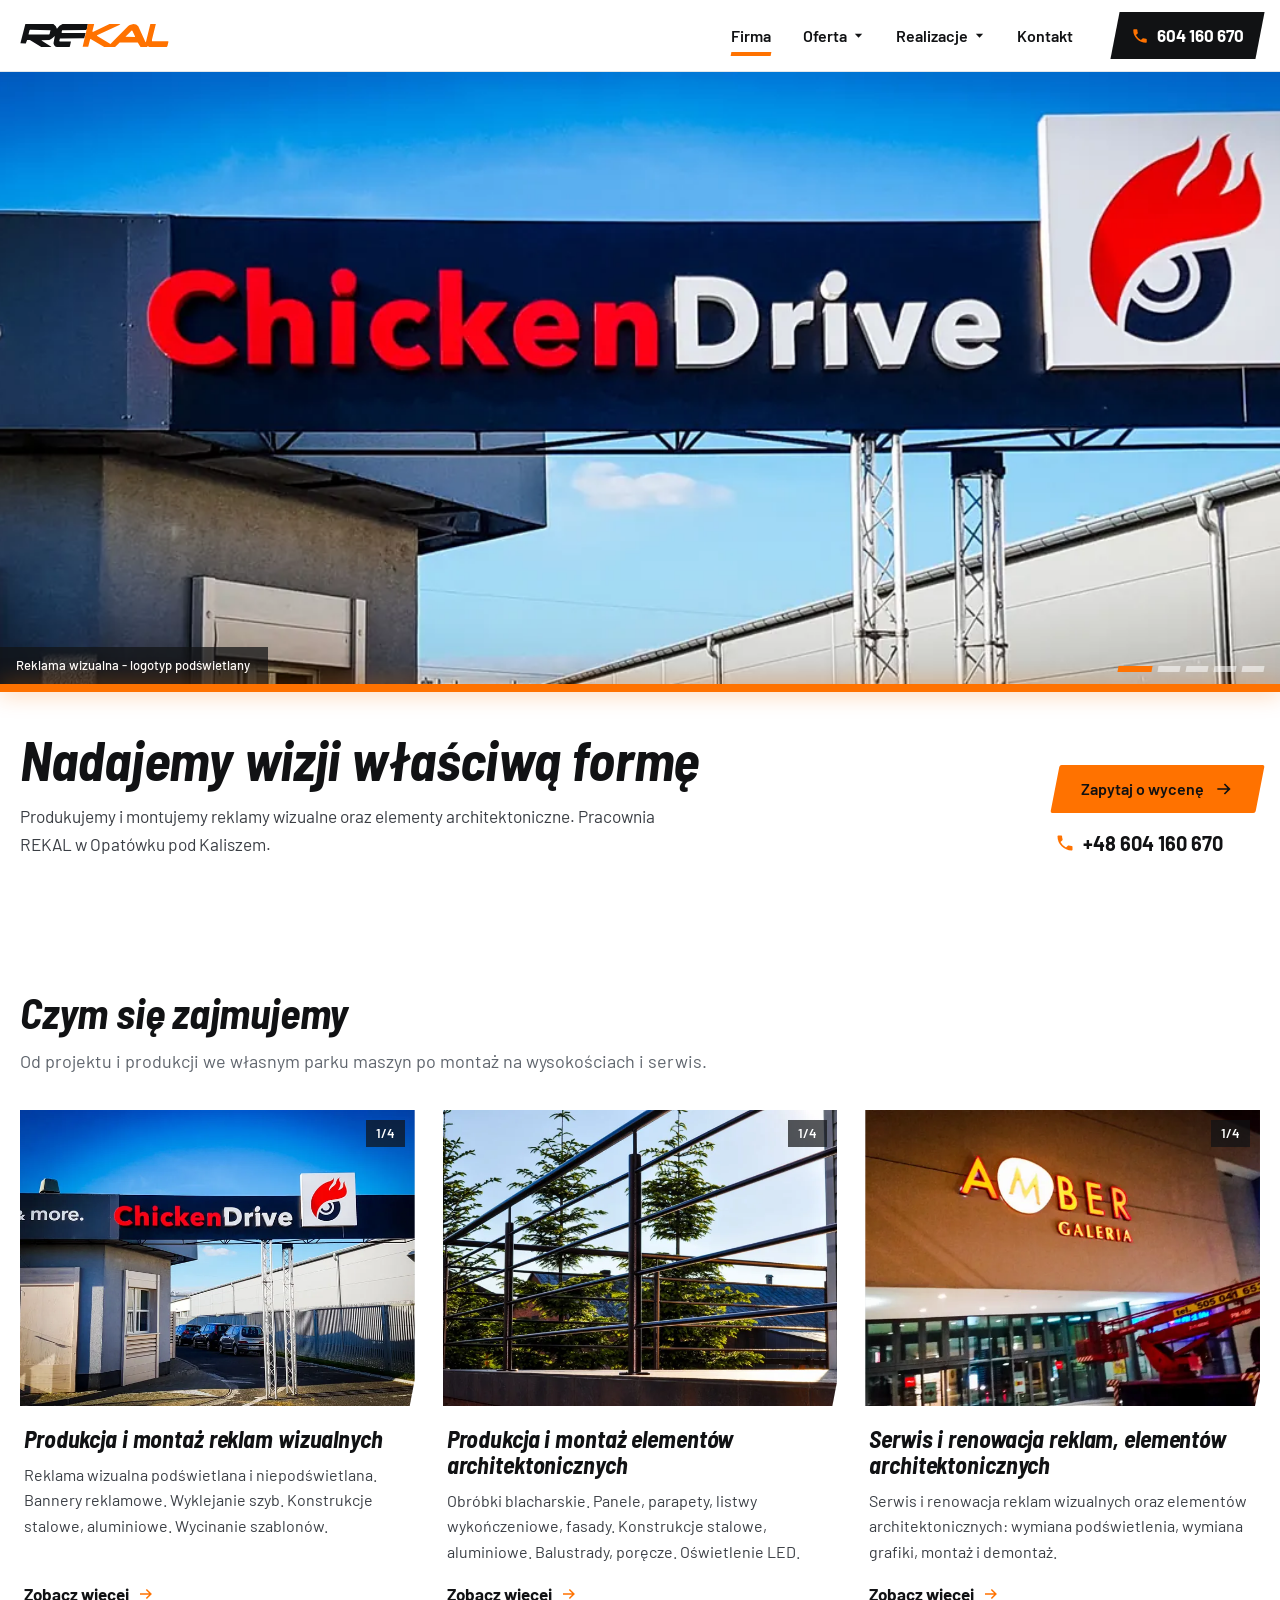
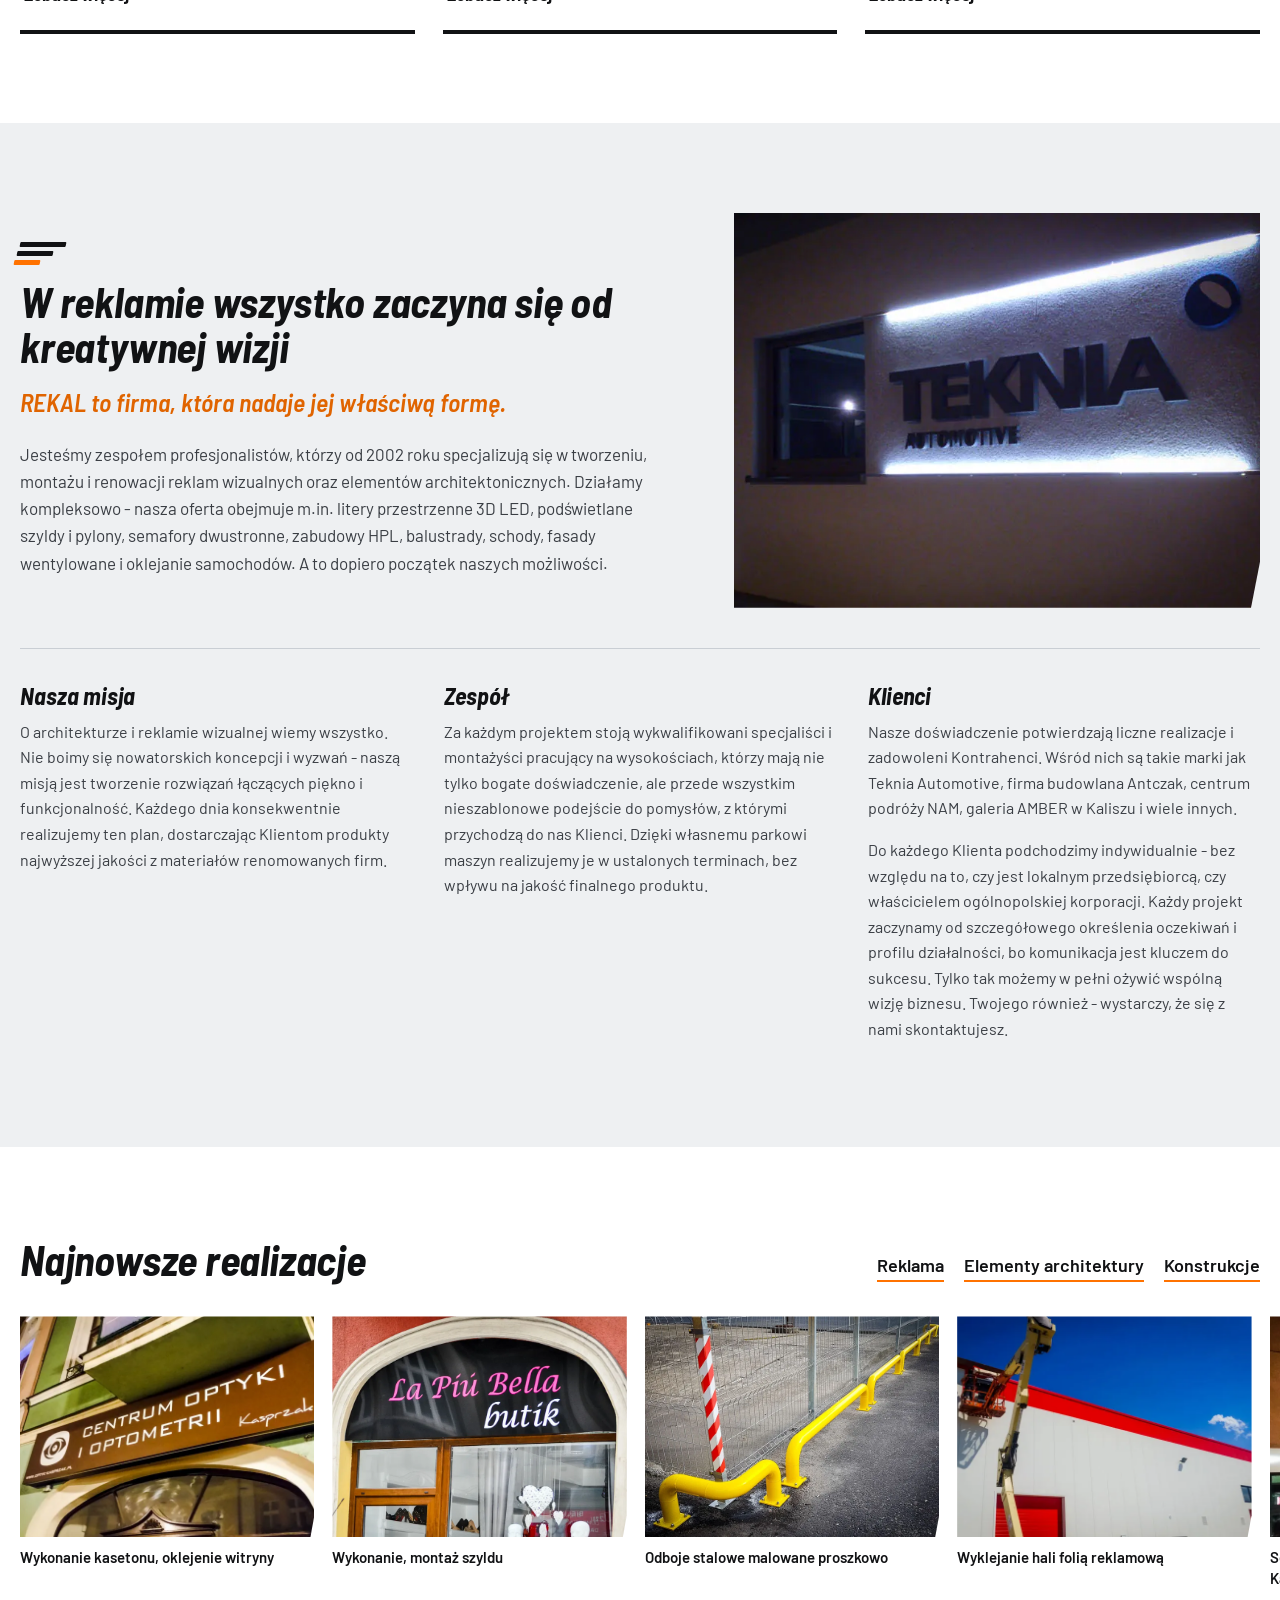
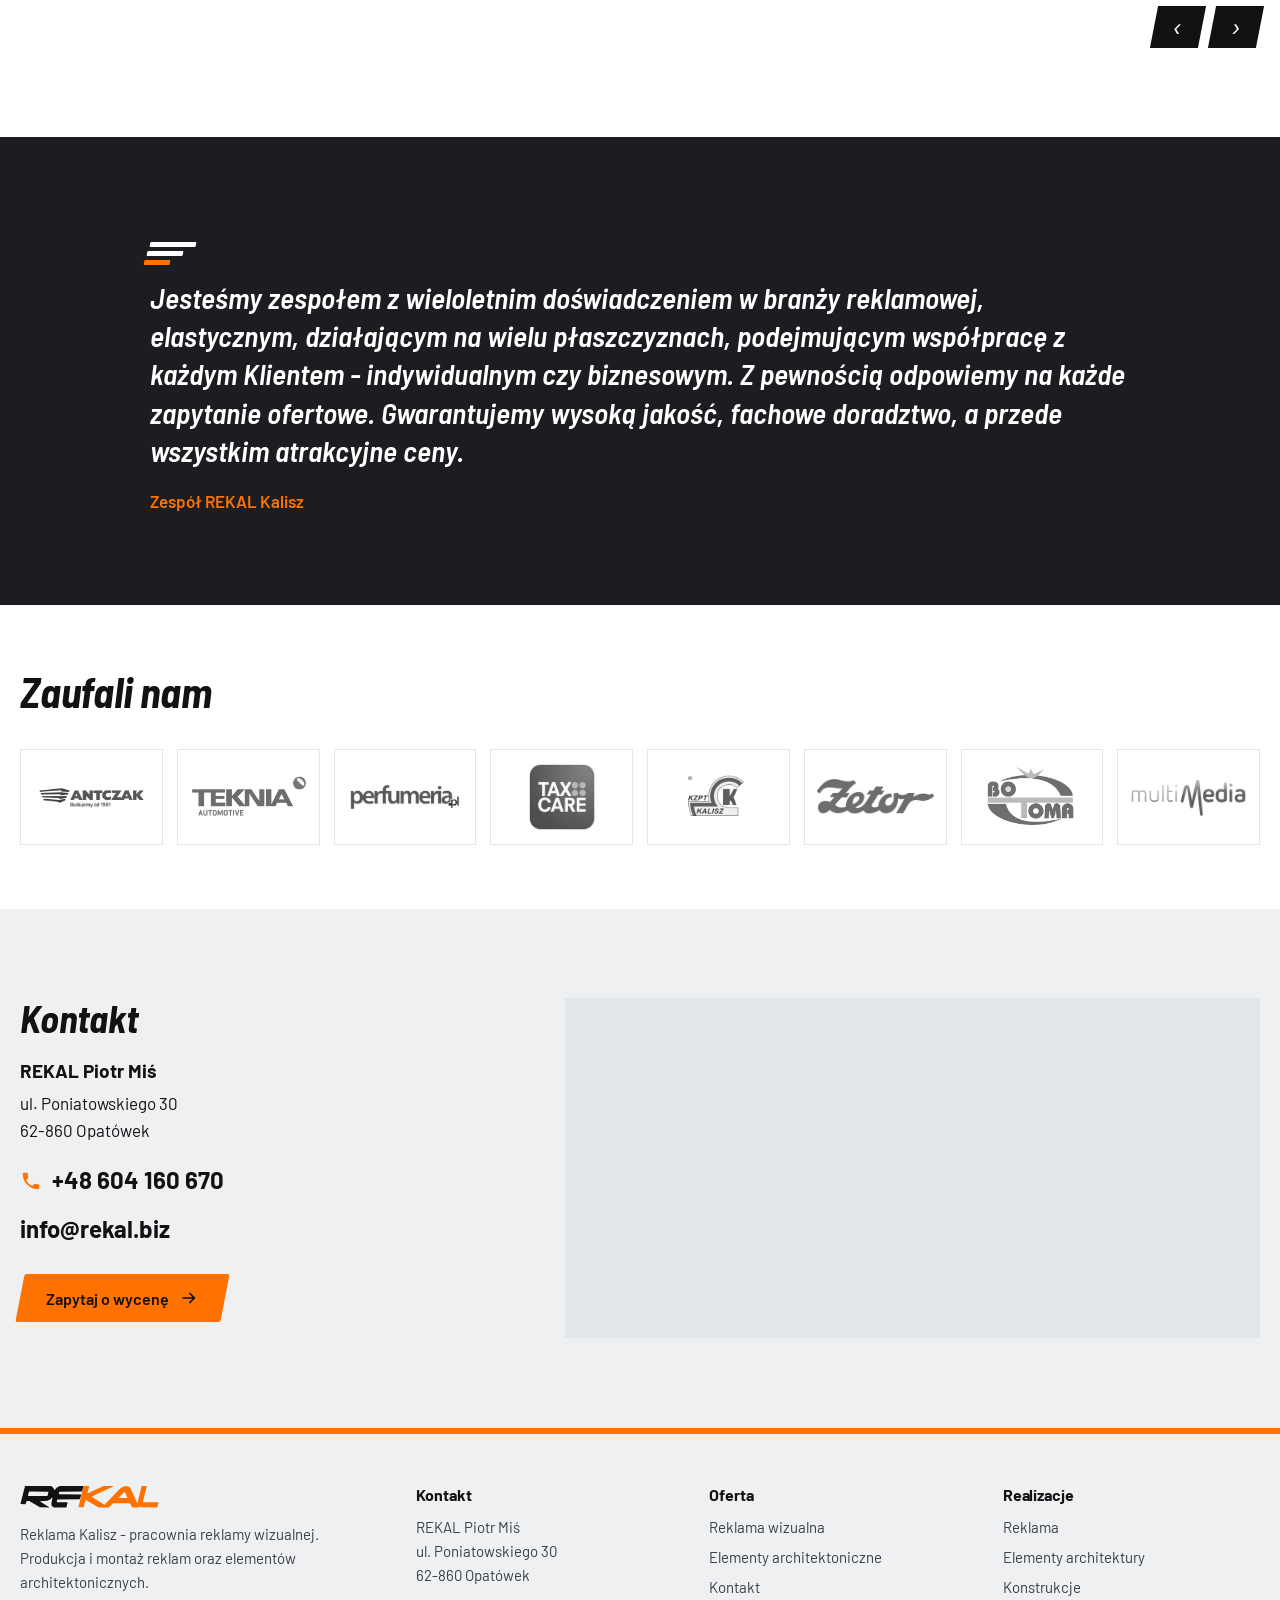
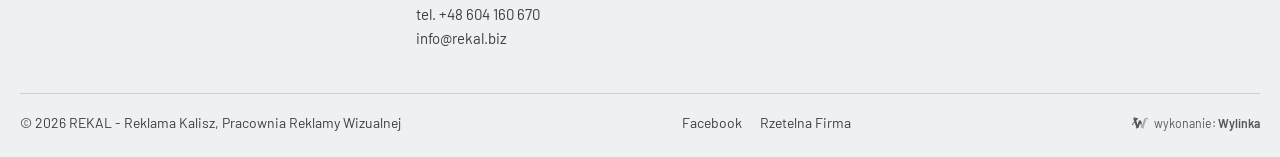
==== index.html @ d71354ef "Koncepcja strony REKAL" ====
<!doctype html>
<html lang="pl">
<head>
<meta charset="utf-8">
<meta name="viewport" content="width=device-width,initial-scale=1">
<meta name="robots" content="noindex,nofollow">
<title>REKAL | Reklama Kalisz, Pracownia Reklamy Wizualnej</title>
<meta name="description" content="REKAL - Reklama Kalisz, pracownia reklamy wizualnej w Opatówku. Produkcja i montaż reklam podświetlanych, szyldów, kasetonów, liter przestrzennych, balustrad i konstrukcji stalowych oraz aluminiowych.">
<meta name="theme-color" content="#ffffff">
<link rel="icon" href="assets/favicon.svg" type="image/svg+xml">
<link rel="preconnect" href="https://fonts.googleapis.com">
<link rel="preconnect" href="https://fonts.gstatic.com" crossorigin>
<link href="https://fonts.googleapis.com/css2?family=Barlow+Semi+Condensed:ital,wght@1,600;1,700&family=Barlow:wght@400;500;600;700&display=swap" rel="stylesheet">
<link rel="stylesheet" href="assets/style.css">
<style>
.wylinka-badge{display:inline-flex;align-items:center;gap:.4em;color:inherit;text-decoration:none;font-size:.875em;line-height:1;opacity:.85}
.wylinka-badge:hover,.wylinka-badge:focus-visible{opacity:1}
.wylinka-badge:focus-visible{outline:2px solid currentColor;outline-offset:3px;border-radius:2px}
.wylinka-badge svg{width:18px;height:18px;flex:none;overflow:visible}
.wylinka-badge b{font-weight:600}
.wylinka-badge .wy-old{opacity:.45;transform-origin:40px 30px;transition:transform .32s cubic-bezier(.3,.7,.4,1),opacity .32s ease-out}
.wylinka-badge .wy-pod{opacity:0;transition:opacity .2s ease-out .08s}
.wylinka-badge:hover .wy-old,.wylinka-badge:focus-visible .wy-old{transform:translate(9px,7px) rotate(9deg);opacity:0}
.wylinka-badge:hover .wy-pod,.wylinka-badge:focus-visible .wy-pod{opacity:1}
@media (prefers-reduced-motion:reduce){.wylinka-badge .wy-old,.wylinka-badge .wy-pod{transition:none}.wylinka-badge:hover .wy-old,.wylinka-badge:focus-visible .wy-old{transform:none;opacity:.45}.wylinka-badge:hover .wy-pod,.wylinka-badge:focus-visible .wy-pod{opacity:0}}
</style>
</head>
<body>
<a class="skip" href="#tresc">Przejdź do treści</a>
<header class="top" id="top">
  <div class="wrap top-in">
    <a class="brand" href="" aria-label="REKAL - strona główna"><svg xmlns="http://www.w3.org/2000/svg" viewBox="0 0 300 47" role="img" aria-label="REKAL" class="logo-svg"><path fill="currentColor" fill-rule="evenodd" d="M0.8 38.5 11.6 38.9 14.2 32.2 19.7 32.1 42.6 45.8 62.1 45.9 62.6 45.3 43.7 33.7 43.0 32.5 58.9 31.8 64.5 28.7 69.6 24.1 67.0 38.5 68.1 42.1 70.5 44.8 73.6 45.9 98.8 45.9 99.8 45.0 101.9 35.1 79.5 35.0 78.6 33.6 79.9 29.0 128.4 28.3 131.3 18.0 83.9 17.8 83.1 16.5 84.3 12.3 132.3 11.8 133.8 10.0 135.7 0.0 85.1 0.0 79.0 3.3 73.9 9.3 71.6 4.3 66.8 0.0 10.7 0.0ZM17.0 20.4 19.0 12.6 20.0 11.7 61.0 12.3 59.2 20.1 58.1 21.2 17.7 21.2Z"/><path fill="#FF7200" fill-rule="evenodd" d="M125.3 45.4 136.4 45.7 140.3 30.7 141.3 29.8 168.5 45.9 190.2 45.9 199.4 37.0 235.5 37.0 241.0 45.9 254.4 45.9 255.1 43.9 258.8 45.8 293.5 45.9 294.9 44.2 296.9 35.5 296.2 34.7 263.9 34.7 264.0 30.9 271.7 0.0 260.7 0.0 252.0 35.7 251.1 36.3 236.5 4.4 232.3 1.1 226.9 0.0 219.6 2.0 216.5 4.0 180.9 40.2 154.4 23.8 154.0 22.7 198.6 1.8 200.7 0.0 179.1 0.0 145.7 15.8 144.8 14.7 148.4 0.0 135.8 0.0ZM230.2 24.9 229.6 25.9 210.9 25.5 223.4 12.8 224.7 13.5Z"/></svg></a>
    <nav class="nav" id="nav" aria-label="Menu główne"><ul><li><a href="" aria-current="page">Firma</a></li><li class="has-sub"><button type="button" class="sub-btn" aria-expanded="false">Oferta<svg viewBox="0 0 12 12" aria-hidden="true"><path fill="currentColor" d="M2 4h8L6 8.5z"/></svg></button><ul class="sub"><li><a href="reklama-wizualna/">Reklama wizualna</a></li><li><a href="elementy-architektoniczne/">Elementy architektoniczne</a></li></ul></li><li class="has-sub"><button type="button" class="sub-btn" aria-expanded="false">Realizacje<svg viewBox="0 0 12 12" aria-hidden="true"><path fill="currentColor" d="M2 4h8L6 8.5z"/></svg></button><ul class="sub"><li><a href="reklama/">Reklama</a></li><li><a href="mala-architektura/">Elementy architektury</a></li><li><a href="konstrukcje/">Konstrukcje</a></li></ul></li><li><a href="kontakt/">Kontakt</a></li></ul>
      <div class="nav-foot"><a class="btn" href="tel:+48604160670"><svg viewBox="0 0 24 24" aria-hidden="true"><path fill="currentColor" d="M6.6 10.8a15.1 15.1 0 0 0 6.6 6.6l2.2-2.2c.3-.3.7-.4 1-.2 1.1.4 2.3.6 3.6.6.6 0 1 .4 1 1V20c0 .6-.4 1-1 1A17 17 0 0 1 3 4c0-.6.4-1 1-1h3.5c.6 0 1 .4 1 1 0 1.3.2 2.5.6 3.6.1.3 0 .7-.2 1l-2.3 2.2z"/></svg><span>604 160 670</span></a><a href="mailto:info@rekal.biz">info@rekal.biz</a></div>
    </nav>
    <a class="tel-top" href="tel:+48604160670" aria-label="Zadzwoń: 604 160 670"><svg viewBox="0 0 24 24" aria-hidden="true"><path fill="currentColor" d="M6.6 10.8a15.1 15.1 0 0 0 6.6 6.6l2.2-2.2c.3-.3.7-.4 1-.2 1.1.4 2.3.6 3.6.6.6 0 1 .4 1 1V20c0 .6-.4 1-1 1A17 17 0 0 1 3 4c0-.6.4-1 1-1h3.5c.6 0 1 .4 1 1 0 1.3.2 2.5.6 3.6.1.3 0 .7-.2 1l-2.3 2.2z"/></svg><span>604 160 670</span></a>
    <button class="burger" type="button" aria-label="Otwórz menu" aria-expanded="false" aria-controls="nav"><span></span><span></span><span></span></button>
  </div>
</header>
<main id="tresc">
<section class="hero">
  <div class="hero-face" data-hero>
    <figure class="hs on"><picture><source media="(max-width:760px)" srcset="img/2016-10-20160830-172656.webp" width="800" height="580"><img src="img/2016-10-20160830-1726561.webp" width="1600" height="501" alt="Reklama wizualna - logotyp podświetlany" style="object-position:50% 40%" fetchpriority="high"></picture><figcaption>Reklama wizualna - logotyp podświetlany</figcaption></figure><figure class="hs"><picture><source media="(max-width:760px)" srcset="img/2014-08-20150703-134611-16.webp" width="800" height="450"><img src="img/2015-10-20150703-134611-500.webp" width="1600" height="501" alt="Logo przestrzenne podświetlane - CHOJNACKI" style="object-position:50% 50%" loading="lazy" decoding="async"></picture><figcaption>Logo przestrzenne podświetlane - CHOJNACKI</figcaption></figure><figure class="hs"><picture><source media="(max-width:760px)" srcset="img/2014-08-20150315-160550-5.webp" width="800" height="450"><img src="img/2015-10-20150315-160550-500.webp" width="1600" height="501" alt="Logotyp niepodświetlany - TEKNIA" style="object-position:50% 50%" loading="lazy" decoding="async"></picture><figcaption>Logotyp niepodświetlany - TEKNIA</figcaption></figure><figure class="hs"><picture><source media="(max-width:760px)" srcset="img/2016-10-wyklejanie-hali-foli-reklamow-3.webp" width="800" height="466"><img src="img/2016-10-wyklejanie-hali-foli-reklamow-3-1.webp" width="1600" height="501" alt="Oklejenie hali folią reklamową - ZETOR" style="object-position:50% 50%" loading="lazy" decoding="async"></picture><figcaption>Oklejenie hali folią reklamową - ZETOR</figcaption></figure><figure class="hs"><picture><source media="(max-width:760px)" srcset="img/2014-08-reklama-rekal-20.webp" width="800" height="531"><img src="img/2014-11-rekal-banner-4-6.webp" width="1600" height="501" alt="Elementy architektoniczne - panele, parapety, listwy wykończeniowe, fasady" style="object-position:50% 50%" loading="lazy" decoding="async"></picture><figcaption>Elementy architektoniczne - panele, parapety, listwy wykończeniowe, fasady</figcaption></figure>
    <div class="hs-dots"><button type="button" aria-label="Zdjęcie 1" aria-current="true"></button><button type="button" aria-label="Zdjęcie 2"></button><button type="button" aria-label="Zdjęcie 3"></button><button type="button" aria-label="Zdjęcie 4"></button><button type="button" aria-label="Zdjęcie 5"></button></div>
  </div>
  <div class="hero-led" aria-hidden="true"></div>
  <div class="hero-txt">
    <div class="wrap hero-grid">
      <div>
        <h1>Nadajemy wizji właściwą formę</h1>
        <p class="lead">Produkujemy i montujemy reklamy wizualne oraz elementy architektoniczne. Pracownia REKAL w Opatówku pod Kaliszem.</p>
      </div>
      <div class="hero-cta">
        <a class="btn btn-o" href="kontakt/#formularz" id="heroCta"><span>Zapytaj o wycenę</span><svg viewBox="0 0 24 24" aria-hidden="true"><path fill="currentColor" d="M13.2 5.3 19.9 12l-6.7 6.7-1.4-1.4 4.3-4.3H4v-2h12.1l-4.3-4.3z"/></svg></a>
        <a class="hero-tel" href="tel:+48604160670"><svg viewBox="0 0 24 24" aria-hidden="true"><path fill="currentColor" d="M6.6 10.8a15.1 15.1 0 0 0 6.6 6.6l2.2-2.2c.3-.3.7-.4 1-.2 1.1.4 2.3.6 3.6.6.6 0 1 .4 1 1V20c0 .6-.4 1-1 1A17 17 0 0 1 3 4c0-.6.4-1 1-1h3.5c.6 0 1 .4 1 1 0 1.3.2 2.5.6 3.6.1.3 0 .7-.2 1l-2.3 2.2z"/></svg><span>+48 604 160 670</span></a>
      </div>
    </div>
  </div>
</section>
<section class="sec sec-white" id="oferta">
  <div class="wrap">
    <div class="sec-head"><h2>Czym się zajmujemy</h2><p>Od projektu i produkcji we własnym parku maszyn po montaż na wysokościach i serwis.</p></div>
    <div class="ocards"><article class="ocard">
  <div class="car" style="--r:4/3"><div class="car-track"><button type="button" class="slide" data-lb="of0" data-i="0" aria-label="Powiększ: Szyld podświetlany"><img src="img/2016-10-20160830-172656.webp" width="800" height="580" alt="Szyld podświetlany" loading="lazy" decoding="async"></button><button type="button" class="slide" data-lb="of0" data-i="1" aria-label="Powiększ: Logo przestrzenne ze styroduru - ARTDENT"><img src="img/2016-10-logo-przestrzenne-ze-styroduru-art-dent.webp" width="800" height="633" alt="Logo przestrzenne ze styroduru - ARTDENT" loading="lazy" decoding="async"></button><button type="button" class="slide" data-lb="of0" data-i="2" aria-label="Powiększ: Logotyp przestrzenny podświetlany"><img src="img/2016-10-20160413-194607-kopia.webp" width="518" height="800" alt="Logotyp przestrzenny podświetlany" loading="lazy" decoding="async"></button><button type="button" class="slide" data-lb="of0" data-i="3" aria-label="Powiększ: Kancelaria Adwokacka - szyld"><img src="img/2015-03-dsc-0533-1.webp" width="800" height="531" alt="Kancelaria Adwokacka - szyld" loading="lazy" decoding="async"></button></div><span class="car-n" aria-hidden="true">1/4</span><button class="car-p" type="button" aria-label="Poprzednie">&lsaquo;</button><button class="car-nx" type="button" aria-label="Następne">&rsaquo;</button></div>
  <div class="ocard-txt"><h3>Produkcja i montaż reklam wizualnych</h3><p>Reklama wizualna podświetlana i niepodświetlana. Bannery reklamowe. Wyklejanie szyb. Konstrukcje stalowe, aluminiowe. Wycinanie szablonów.</p><a class="more" href="reklama-wizualna/">Zobacz więcej<svg viewBox="0 0 24 24" aria-hidden="true"><path fill="currentColor" d="M13.2 5.3 19.9 12l-6.7 6.7-1.4-1.4 4.3-4.3H4v-2h12.1l-4.3-4.3z"/></svg></a></div>
</article><article class="ocard">
  <div class="car" style="--r:4/3"><div class="car-track"><button type="button" class="slide" data-lb="of1" data-i="0" aria-label="Powiększ: Wykonanie, montaż balustrady"><img src="img/2014-08-reklama-rekal-2.webp" width="800" height="531" alt="Wykonanie, montaż balustrady" loading="lazy" decoding="async"></button><button type="button" class="slide" data-lb="of1" data-i="1" aria-label="Powiększ: Obróbki blacharskie - CH Karuzela Września"><img src="img/2016-10-obrbki-ch-karuzela-wrzesnia-1.webp" width="800" height="450" alt="Obróbki blacharskie - CH Karuzela Września" loading="lazy" decoding="async"></button><button type="button" class="slide" data-lb="of1" data-i="2" aria-label="Powiększ: Płot aluminiowy z automatyką"><img src="img/2015-03-dsc-0399-1.webp" width="800" height="600" alt="Płot aluminiowy z automatyką" loading="lazy" decoding="async"></button><button type="button" class="slide" data-lb="of1" data-i="3" aria-label="Powiększ: Panele aluminiowe, parapety, donice"><img src="img/2014-08-reklama-rekal-21.webp" width="800" height="531" alt="Panele aluminiowe, parapety, donice" loading="lazy" decoding="async"></button></div><span class="car-n" aria-hidden="true">1/4</span><button class="car-p" type="button" aria-label="Poprzednie">&lsaquo;</button><button class="car-nx" type="button" aria-label="Następne">&rsaquo;</button></div>
  <div class="ocard-txt"><h3>Produkcja i montaż elementów architektonicznych</h3><p>Obróbki blacharskie. Panele, parapety, listwy wykończeniowe, fasady. Konstrukcje stalowe, aluminiowe. Balustrady, poręcze. Oświetlenie LED.</p><a class="more" href="elementy-architektoniczne/">Zobacz więcej<svg viewBox="0 0 24 24" aria-hidden="true"><path fill="currentColor" d="M13.2 5.3 19.9 12l-6.7 6.7-1.4-1.4 4.3-4.3H4v-2h12.1l-4.3-4.3z"/></svg></a></div>
</article><article class="ocard">
  <div class="car" style="--r:4/3"><div class="car-track"><button type="button" class="slide" data-lb="of2" data-i="0" aria-label="Powiększ: Serwis oznakowania reklamowego AMBER Kalisz"><img src="img/2016-10-serwis-oznakowania-reklamowego-amber-kalisz.webp" width="800" height="450" alt="Serwis oznakowania reklamowego AMBER Kalisz" loading="lazy" decoding="async"></button><button type="button" class="slide" data-lb="of2" data-i="1" aria-label="Powiększ: Remont pylonu informacyjnego Amber"><img src="img/2016-10-remont-pylonu-informacyjnego-amber.webp" width="464" height="800" alt="Remont pylonu informacyjnego Amber" loading="lazy" decoding="async"></button><button type="button" class="slide" data-lb="of2" data-i="2" aria-label="Powiększ: Renowacja balustrady"><img src="img/2014-08-reklama-rekal-24.webp" width="800" height="531" alt="Renowacja balustrady" loading="lazy" decoding="async"></button><button type="button" class="slide" data-lb="of2" data-i="3" aria-label="Powiększ: Renowacja drzwi"><img src="img/2016-10-20160819-120554.webp" width="800" height="568" alt="Renowacja drzwi" loading="lazy" decoding="async"></button></div><span class="car-n" aria-hidden="true">1/4</span><button class="car-p" type="button" aria-label="Poprzednie">&lsaquo;</button><button class="car-nx" type="button" aria-label="Następne">&rsaquo;</button></div>
  <div class="ocard-txt"><h3>Serwis i renowacja reklam, elementów architektonicznych</h3><p>Serwis i renowacja reklam wizualnych oraz elementów architektonicznych: wymiana podświetlenia, wymiana grafiki, montaż i demontaż.</p><a class="more" href="reklama/">Zobacz więcej<svg viewBox="0 0 24 24" aria-hidden="true"><path fill="currentColor" d="M13.2 5.3 19.9 12l-6.7 6.7-1.4-1.4 4.3-4.3H4v-2h12.1l-4.3-4.3z"/></svg></a></div>
</article><script type="application/json" data-lbset="of0">[["img/2016-10-20160830-172656.webp", "Szyld podświetlany"], ["img/2016-10-logo-przestrzenne-ze-styroduru-art-dent.webp", "Logo przestrzenne ze styroduru - ARTDENT"], ["img/2016-10-20160413-194607-kopia.webp", "Logotyp przestrzenny podświetlany"], ["img/2015-03-dsc-0533-1.webp", "Kancelaria Adwokacka - szyld"]]</script><script type="application/json" data-lbset="of1">[["img/2014-08-reklama-rekal-2.webp", "Wykonanie, montaż balustrady"], ["img/2016-10-obrbki-ch-karuzela-wrzesnia-1.webp", "Obróbki blacharskie - CH Karuzela Września"], ["img/2015-03-dsc-0399-1.webp", "Płot aluminiowy z automatyką"], ["img/2014-08-reklama-rekal-21.webp", "Panele aluminiowe, parapety, donice"]]</script><script type="application/json" data-lbset="of2">[["img/2016-10-serwis-oznakowania-reklamowego-amber-kalisz.webp", "Serwis oznakowania reklamowego AMBER Kalisz"], ["img/2016-10-remont-pylonu-informacyjnego-amber.webp", "Remont pylonu informacyjnego Amber"], ["img/2014-08-reklama-rekal-24.webp", "Renowacja balustrady"], ["img/2016-10-20160819-120554.webp", "Renowacja drzwi"]]</script></div>
  </div>
</section>
<section class="sec sec-grey" id="firma">
  <div class="wrap about">
    <div class="about-main">
      <span class="skos" aria-hidden="true"><i></i><i></i><i></i></span>
      <h2>W reklamie wszystko zaczyna się od kreatywnej wizji</h2>
      <p class="lead-dark">REKAL to firma, która nadaje jej właściwą formę.</p>
      <p>Jesteśmy zespołem profesjonalistów, którzy od 2002 roku specjalizują się w tworzeniu, montażu i renowacji reklam wizualnych oraz elementów architektonicznych. Działamy kompleksowo - nasza oferta obejmuje m.in. litery przestrzenne 3D LED, podświetlane szyldy i pylony, semafory dwustronne, zabudowy HPL, balustrady, schody, fasady wentylowane i oklejanie samochodów. A to dopiero początek naszych możliwości.</p>
    </div>
    <figure class="about-img cut"><img src="img/2014-08-dsc-0562-1.webp" width="800" height="525" alt="Logotyp podświetlany - TEKNIA" loading="lazy" decoding="async"></figure>
    <div class="about-cols">
      <div><h3>Nasza misja</h3><p>O architekturze i reklamie wizualnej wiemy wszystko. Nie boimy się nowatorskich koncepcji i wyzwań - naszą misją jest tworzenie rozwiązań łączących piękno i funkcjonalność. Każdego dnia konsekwentnie realizujemy ten plan, dostarczając Klientom produkty najwyższej jakości z materiałów renomowanych firm.</p></div>
      <div><h3>Zespół</h3><p>Za każdym projektem stoją wykwalifikowani specjaliści i montażyści pracujący na wysokościach, którzy mają nie tylko bogate doświadczenie, ale przede wszystkim nieszablonowe podejście do pomysłów, z którymi przychodzą do nas Klienci. Dzięki własnemu parkowi maszyn realizujemy je w ustalonych terminach, bez wpływu na jakość finalnego produktu.</p></div>
      <div><h3>Klienci</h3><p>Nasze doświadczenie potwierdzają liczne realizacje i zadowoleni Kontrahenci. Wśród nich są takie marki jak Teknia Automotive, firma budowlana Antczak, centrum podróży NAM, galeria AMBER w Kaliszu i wiele innych.</p><p>Do każdego Klienta podchodzimy indywidualnie - bez względu na to, czy jest lokalnym przedsiębiorcą, czy właścicielem ogólnopolskiej korporacji. Każdy projekt zaczynamy od szczegółowego określenia oczekiwań i profilu działalności, bo komunikacja jest kluczem do sukcesu. Tylko tak możemy w pełni ożywić wspólną wizję biznesu. Twojego również - wystarczy, że się z nami skontaktujesz.</p></div>
    </div>
  </div>
</section>
<section class="sec sec-white" id="realizacje">
  <div class="wrap">
    <div class="sec-head sec-head-row"><h2>Najnowsze realizacje</h2><p class="sec-links"><a href="reklama/">Reklama</a><a href="mala-architektura/">Elementy architektury</a><a href="konstrukcje/">Konstrukcje</a></p></div>
  </div>
  <div class="rail" data-rail>
  <div class="rail-track"><figure class="rcard"><button type="button" class="slide" data-lb="latest" data-i="0" aria-label="Powiększ: Wykonanie kasetonu, oklejenie witryny"><img src="img/2016-10-wykonanie-kasetonu-oraz-oklejenie-witryny-2.webp" width="800" height="450" alt="Wykonanie kasetonu, oklejenie witryny" loading="lazy" decoding="async"></button><figcaption>Wykonanie kasetonu, oklejenie witryny</figcaption></figure><figure class="rcard"><button type="button" class="slide" data-lb="latest" data-i="1" aria-label="Powiększ: Wykonanie, montaż szyldu"><img src="img/2016-10-wykonanie-i-monta-szyldula-piu-bella.webp" width="800" height="601" alt="Wykonanie, montaż szyldu" loading="lazy" decoding="async"></button><figcaption>Wykonanie, montaż szyldu</figcaption></figure><figure class="rcard"><button type="button" class="slide" data-lb="latest" data-i="2" aria-label="Powiększ: Odboje stalowe malowane proszkowo"><img src="img/2016-10-wykonanie-i-montaz-odbojw-stalowych-malowanych-proszkowo.webp" width="800" height="550" alt="Odboje stalowe malowane proszkowo" loading="lazy" decoding="async"></button><figcaption>Odboje stalowe malowane proszkowo</figcaption></figure><figure class="rcard"><button type="button" class="slide" data-lb="latest" data-i="3" aria-label="Powiększ: Wyklejanie hali folią reklamową"><img src="img/2016-10-wyklejanie-hali-foli-reklamow-2.webp" width="800" height="450" alt="Wyklejanie hali folią reklamową" loading="lazy" decoding="async"></button><figcaption>Wyklejanie hali folią reklamową</figcaption></figure><figure class="rcard"><button type="button" class="slide" data-lb="latest" data-i="4" aria-label="Powiększ: Serwis oznakowania reklamowego AMBER Kalisz"><img src="img/2016-10-serwis-oznakowania-reklamowego-amber-kalisz.webp" width="800" height="450" alt="Serwis oznakowania reklamowego AMBER Kalisz" loading="lazy" decoding="async"></button><figcaption>Serwis oznakowania reklamowego AMBER Kalisz</figcaption></figure><figure class="rcard"><button type="button" class="slide" data-lb="latest" data-i="5" aria-label="Powiększ: Oklejanie samochodów - ANTCZAK"><img src="img/2016-10-20160706-203418.webp" width="800" height="512" alt="Oklejanie samochodów - ANTCZAK" loading="lazy" decoding="async"></button><figcaption>Oklejanie samochodów - ANTCZAK</figcaption></figure><figure class="rcard"><button type="button" class="slide" data-lb="latest" data-i="6" aria-label="Powiększ: Oklejenie ładowarki"><img src="img/2016-10-oklejenie-adowarki-1.webp" width="800" height="508" alt="Oklejenie ładowarki" loading="lazy" decoding="async"></button><figcaption>Oklejenie ładowarki</figcaption></figure><figure class="rcard"><button type="button" class="slide" data-lb="latest" data-i="7" aria-label="Powiększ: Oznakowanie bloku"><img src="img/2016-10-oznakowanie-bloku.webp" width="800" height="509" alt="Oznakowanie bloku" loading="lazy" decoding="async"></button><figcaption>Oznakowanie bloku</figcaption></figure><figure class="rcard"><button type="button" class="slide" data-lb="latest" data-i="8" aria-label="Powiększ: Odboje ochronne"><img src="img/2016-10-odboje-ochronne-3.webp" width="800" height="504" alt="Odboje ochronne" loading="lazy" decoding="async"></button><figcaption>Odboje ochronne</figcaption></figure><figure class="rcard"><button type="button" class="slide" data-lb="latest" data-i="9" aria-label="Powiększ: Skrzynka weselna"><img src="img/2016-10-skrzynki-weselne-1.webp" width="800" height="547" alt="Skrzynka weselna" loading="lazy" decoding="async"></button><figcaption>Skrzynka weselna</figcaption></figure><figure class="rcard"><button type="button" class="slide" data-lb="latest" data-i="10" aria-label="Powiększ: Obróbki blacharskie - CH Karuzela Września"><img src="img/2016-10-obrbki-ch-karuzela-wrzesnia-3.webp" width="800" height="450" alt="Obróbki blacharskie - CH Karuzela Września" loading="lazy" decoding="async"></button><figcaption>Obróbki blacharskie - CH Karuzela Września</figcaption></figure><figure class="rcard"><button type="button" class="slide" data-lb="latest" data-i="11" aria-label="Powiększ: Logo przestrzenne ze styroduru - ARTDENT"><img src="img/2016-10-logo-przestrzenne-ze-styroduru-art-dent.webp" width="800" height="633" alt="Logo przestrzenne ze styroduru - ARTDENT" loading="lazy" decoding="async"></button><figcaption>Logo przestrzenne ze styroduru - ARTDENT</figcaption></figure><figure class="rcard"><button type="button" class="slide" data-lb="latest" data-i="12" aria-label="Powiększ: Logo podświetlane - Botoma"><img src="img/2016-10-logo-podwietlanego-botoma.webp" width="800" height="505" alt="Logo podświetlane - Botoma" loading="lazy" decoding="async"></button><figcaption>Logo podświetlane - Botoma</figcaption></figure><figure class="rcard"><button type="button" class="slide" data-lb="latest" data-i="13" aria-label="Powiększ: Kaseton oraz oklejenie witryny"><img src="img/2016-10-kaseton-oraz-oklejenie-witryny-1.webp" width="800" height="537" alt="Kaseton oraz oklejenie witryny" loading="lazy" decoding="async"></button><figcaption>Kaseton oraz oklejenie witryny</figcaption></figure><figure class="rcard"><button type="button" class="slide" data-lb="latest" data-i="14" aria-label="Powiększ: Wykonanie kasetonu, oklejenie witryny"><img src="img/2016-10-dsc-0008.webp" width="800" height="454" alt="Wykonanie kasetonu, oklejenie witryny" loading="lazy" decoding="async"></button><figcaption>Wykonanie kasetonu, oklejenie witryny</figcaption></figure><figure class="rcard"><button type="button" class="slide" data-lb="latest" data-i="15" aria-label="Powiększ: Bramki piłkarskie aluminiowe"><img src="img/2016-10-bramki-pikarskie-aluminiowe-treningowe-1.webp" width="800" height="470" alt="Bramki piłkarskie aluminiowe" loading="lazy" decoding="async"></button><figcaption>Bramki piłkarskie aluminiowe</figcaption></figure><figure class="rcard"><button type="button" class="slide" data-lb="latest" data-i="16" aria-label="Powiększ: Balustrada ochronna - malowana proszkowo"><img src="img/2016-10-balustrada-ochronna-malowana-proszkowo.webp" width="800" height="485" alt="Balustrada ochronna - malowana proszkowo" loading="lazy" decoding="async"></button><figcaption>Balustrada ochronna - malowana proszkowo</figcaption></figure><figure class="rcard"><button type="button" class="slide" data-lb="latest" data-i="17" aria-label="Powiększ: Szyld i semafor reklamowy"><img src="img/2016-10-20160903-144721.webp" width="800" height="498" alt="Szyld i semafor reklamowy" loading="lazy" decoding="async"></button><figcaption>Szyld i semafor reklamowy</figcaption></figure><figure class="rcard"><button type="button" class="slide" data-lb="latest" data-i="18" aria-label="Powiększ: Szyld podświetlany"><img src="img/2016-10-20160830-172656.webp" width="800" height="580" alt="Szyld podświetlany" loading="lazy" decoding="async"></button><figcaption>Szyld podświetlany</figcaption></figure><figure class="rcard"><button type="button" class="slide" data-lb="latest" data-i="19" aria-label="Powiększ: Szyld podświetlany"><img src="img/2016-10-20160830-191955.webp" width="600" height="800" alt="Szyld podświetlany" loading="lazy" decoding="async"></button><figcaption>Szyld podświetlany</figcaption></figure><figure class="rcard"><button type="button" class="slide" data-lb="latest" data-i="20" aria-label="Powiększ: Oklejanie samochodu - CHOJNACKI"><img src="img/2016-10-20160817-175510.webp" width="800" height="477" alt="Oklejanie samochodu - CHOJNACKI" loading="lazy" decoding="async"></button><figcaption>Oklejanie samochodu - CHOJNACKI</figcaption></figure><figure class="rcard"><button type="button" class="slide" data-lb="latest" data-i="21" aria-label="Powiększ: Szyld podświetlany"><img src="img/2016-10-20160817-175408.webp" width="800" height="514" alt="Szyld podświetlany" loading="lazy" decoding="async"></button><figcaption>Szyld podświetlany</figcaption></figure><figure class="rcard"><button type="button" class="slide" data-lb="latest" data-i="22" aria-label="Powiększ: Logotyp przestrzenny podświetlany"><img src="img/2016-10-20160817-175401.webp" width="800" height="528" alt="Logotyp przestrzenny podświetlany" loading="lazy" decoding="async"></button><figcaption>Logotyp przestrzenny podświetlany</figcaption></figure><figure class="rcard"><button type="button" class="slide" data-lb="latest" data-i="23" aria-label="Powiększ: Logotyp przestrzenny podświetlany"><img src="img/2016-10-20160413-194607-kopia.webp" width="518" height="800" alt="Logotyp przestrzenny podświetlany" loading="lazy" decoding="async"></button><figcaption>Logotyp przestrzenny podświetlany</figcaption></figure></div>
  <div class="rail-ctrl"><button class="rail-p" type="button" aria-label="Przewiń w lewo">&lsaquo;</button><button class="rail-n" type="button" aria-label="Przewiń w prawo">&rsaquo;</button></div>
</div>
<script type="application/json" data-lbset="latest">[["img/2016-10-wykonanie-kasetonu-oraz-oklejenie-witryny-2.webp", "Wykonanie kasetonu, oklejenie witryny"], ["img/2016-10-wykonanie-i-monta-szyldula-piu-bella.webp", "Wykonanie, montaż szyldu"], ["img/2016-10-wykonanie-i-montaz-odbojw-stalowych-malowanych-proszkowo.webp", "Odboje stalowe malowane proszkowo"], ["img/2016-10-wyklejanie-hali-foli-reklamow-2.webp", "Wyklejanie hali folią reklamową"], ["img/2016-10-serwis-oznakowania-reklamowego-amber-kalisz.webp", "Serwis oznakowania reklamowego AMBER Kalisz"], ["img/2016-10-20160706-203418.webp", "Oklejanie samochodów - ANTCZAK"], ["img/2016-10-oklejenie-adowarki-1.webp", "Oklejenie ładowarki"], ["img/2016-10-oznakowanie-bloku.webp", "Oznakowanie bloku"], ["img/2016-10-odboje-ochronne-3.webp", "Odboje ochronne"], ["img/2016-10-skrzynki-weselne-1.webp", "Skrzynka weselna"], ["img/2016-10-obrbki-ch-karuzela-wrzesnia-3.webp", "Obróbki blacharskie - CH Karuzela Września"], ["img/2016-10-logo-przestrzenne-ze-styroduru-art-dent.webp", "Logo przestrzenne ze styroduru - ARTDENT"], ["img/2016-10-logo-podwietlanego-botoma.webp", "Logo podświetlane - Botoma"], ["img/2016-10-kaseton-oraz-oklejenie-witryny-1.webp", "Kaseton oraz oklejenie witryny"], ["img/2016-10-dsc-0008.webp", "Wykonanie kasetonu, oklejenie witryny"], ["img/2016-10-bramki-pikarskie-aluminiowe-treningowe-1.webp", "Bramki piłkarskie aluminiowe"], ["img/2016-10-balustrada-ochronna-malowana-proszkowo.webp", "Balustrada ochronna - malowana proszkowo"], ["img/2016-10-20160903-144721.webp", "Szyld i semafor reklamowy"], ["img/2016-10-20160830-172656.webp", "Szyld podświetlany"], ["img/2016-10-20160830-191955.webp", "Szyld podświetlany"], ["img/2016-10-20160817-175510.webp", "Oklejanie samochodu - CHOJNACKI"], ["img/2016-10-20160817-175408.webp", "Szyld podświetlany"], ["img/2016-10-20160817-175401.webp", "Logotyp przestrzenny podświetlany"], ["img/2016-10-20160413-194607-kopia.webp", "Logotyp przestrzenny podświetlany"]]</script>
</section>
<section class="sec sec-dark">
  <div class="wrap quote">
    <span class="skos" aria-hidden="true"><i></i><i></i><i></i></span>
    <blockquote><p>Jesteśmy zespołem z wieloletnim doświadczeniem w branży reklamowej, elastycznym, działającym na wielu płaszczyznach, podejmującym współpracę z każdym Klientem - indywidualnym czy biznesowym. Z pewnością odpowiemy na każde zapytanie ofertowe. Gwarantujemy wysoką jakość, fachowe doradztwo, a przede wszystkim atrakcyjne ceny.</p><footer>Zespół REKAL Kalisz</footer></blockquote>
  </div>
</section>
<section class="sec sec-white sec-tight">
  <div class="wrap">
    <div class="sec-head"><h2>Zaufali nam</h2></div>
    <ul class="logos" data-drag><li><img src="img/2015-11-antczak.webp" width="705" height="208" alt="Antczak" loading="lazy" decoding="async"></li><li><img src="img/2015-11-teknia.webp" width="441" height="169" alt="Teknia Automotive" loading="lazy" decoding="async"></li><li><img src="img/2015-11-perfumeria-pl.webp" width="605" height="191" alt="Perfumeria.pl" loading="lazy" decoding="async"></li><li><img src="img/2016-10-logo-taxcare.webp" width="160" height="160" alt="TAX CARE" loading="lazy" decoding="async"></li><li><img src="img/2015-11-kzpt-kalisz.webp" width="600" height="232" alt="KZPT Kalisz" loading="lazy" decoding="async"></li><li><img src="img/2016-10-zetor-logo.webp" width="1063" height="318" alt="Zetor" loading="lazy" decoding="async"></li><li><img src="img/2016-10-logo-botoma1.webp" width="347" height="231" alt="Botoma" loading="lazy" decoding="async"></li><li><img src="img/2016-10-logo-multimedia-polska1.webp" width="576" height="210" alt="Multimedia Polska" loading="lazy" decoding="async"></li></ul>
  </div>
</section>
<section class="sec sec-grey" id="kontakt">
  <div class="wrap"><div class="contact">
  <div class="contact-data">
    <h2>Kontakt</h2>
    <p class="c-name">REKAL Piotr Miś</p>
    <p>ul. Poniatowskiego 30<br>62-860 Opatówek</p>
    <p class="c-big"><a href="tel:+48604160670"><svg viewBox="0 0 24 24" aria-hidden="true"><path fill="currentColor" d="M6.6 10.8a15.1 15.1 0 0 0 6.6 6.6l2.2-2.2c.3-.3.7-.4 1-.2 1.1.4 2.3.6 3.6.6.6 0 1 .4 1 1V20c0 .6-.4 1-1 1A17 17 0 0 1 3 4c0-.6.4-1 1-1h3.5c.6 0 1 .4 1 1 0 1.3.2 2.5.6 3.6.1.3 0 .7-.2 1l-2.3 2.2z"/></svg>+48 604 160 670</a></p>
    <p class="c-big"><a href="mailto:info@rekal.biz">info@rekal.biz</a></p>
    <a class="btn btn-o" href="kontakt/#formularz"><span>Zapytaj o wycenę</span><svg viewBox="0 0 24 24" aria-hidden="true"><path fill="currentColor" d="M13.2 5.3 19.9 12l-6.7 6.7-1.4-1.4 4.3-4.3H4v-2h12.1l-4.3-4.3z"/></svg></a>
  </div>
  
  <div class="contact-map"><iframe class="map" title="Mapa dojazdu: REKAL, ul. Poniatowskiego 30, Opatówek" src="https://www.google.com/maps?q=ul.+J%C3%B3zefa+Poniatowskiego+30,+62-860+Opat%C3%B3wek&amp;output=embed" loading="lazy" referrerpolicy="no-referrer-when-downgrade"></iframe></div>
</div></div>
</section>
</main>
<footer class="foot">
  <div class="wrap foot-grid">
    <div class="foot-brand">
      <a class="brand" href="" aria-label="REKAL"><svg xmlns="http://www.w3.org/2000/svg" viewBox="0 0 300 47" role="img" aria-label="REKAL" class="logo-svg"><path fill="currentColor" fill-rule="evenodd" d="M0.8 38.5 11.6 38.9 14.2 32.2 19.7 32.1 42.6 45.8 62.1 45.9 62.6 45.3 43.7 33.7 43.0 32.5 58.9 31.8 64.5 28.7 69.6 24.1 67.0 38.5 68.1 42.1 70.5 44.8 73.6 45.9 98.8 45.9 99.8 45.0 101.9 35.1 79.5 35.0 78.6 33.6 79.9 29.0 128.4 28.3 131.3 18.0 83.9 17.8 83.1 16.5 84.3 12.3 132.3 11.8 133.8 10.0 135.7 0.0 85.1 0.0 79.0 3.3 73.9 9.3 71.6 4.3 66.8 0.0 10.7 0.0ZM17.0 20.4 19.0 12.6 20.0 11.7 61.0 12.3 59.2 20.1 58.1 21.2 17.7 21.2Z"/><path fill="#FF7200" fill-rule="evenodd" d="M125.3 45.4 136.4 45.7 140.3 30.7 141.3 29.8 168.5 45.9 190.2 45.9 199.4 37.0 235.5 37.0 241.0 45.9 254.4 45.9 255.1 43.9 258.8 45.8 293.5 45.9 294.9 44.2 296.9 35.5 296.2 34.7 263.9 34.7 264.0 30.9 271.7 0.0 260.7 0.0 252.0 35.7 251.1 36.3 236.5 4.4 232.3 1.1 226.9 0.0 219.6 2.0 216.5 4.0 180.9 40.2 154.4 23.8 154.0 22.7 198.6 1.8 200.7 0.0 179.1 0.0 145.7 15.8 144.8 14.7 148.4 0.0 135.8 0.0ZM230.2 24.9 229.6 25.9 210.9 25.5 223.4 12.8 224.7 13.5Z"/></svg></a>
      <p>Reklama Kalisz - pracownia reklamy wizualnej. Produkcja i montaż reklam oraz elementów architektonicznych.</p>
    </div>
    <div>
      <h2>Kontakt</h2>
      <p>REKAL Piotr Miś<br>ul. Poniatowskiego 30<br>62-860 Opatówek</p>
      <p><a href="tel:+48604160670">tel. +48 604 160 670</a><br><a href="mailto:info@rekal.biz">info@rekal.biz</a></p>
    </div>
    <div>
      <h2>Oferta</h2>
      <ul><li><a href="reklama-wizualna/">Reklama wizualna</a></li><li><a href="elementy-architektoniczne/">Elementy architektoniczne</a></li><li><a href="kontakt/">Kontakt</a></li></ul>
    </div>
    <div>
      <h2>Realizacje</h2>
      <ul><li><a href="reklama/">Reklama</a></li><li><a href="mala-architektura/">Elementy architektury</a></li><li><a href="konstrukcje/">Konstrukcje</a></li></ul>
    </div>
  </div>
  <div class="wrap foot-bar">
    <span>&copy; 2026 REKAL - Reklama Kalisz, Pracownia Reklamy Wizualnej</span>
    <span class="foot-links"><a href="https://www.facebook.com/REKALreklamaKalisz" rel="noopener" target="_blank">Facebook</a><a href="http://wizytowka.rzetelnafirma.pl/XRA0Q81A" rel="nofollow noopener" target="_blank">Rzetelna Firma</a></span>
    <a class="wylinka-badge" href="https://wylinka.pl/?utm_source=rekal.biz&amp;utm_medium=stopka&amp;utm_campaign=wykonanie" rel="noopener" title="Strona wykonana przez Wylinka"><svg viewBox="0 0 64 64" aria-hidden="true" focusable="false" fill="currentColor"><path d="M9.8 22.8l-1.2-7.9 2.2-3.7 15.5 4.6-.5 1.5-7.2 5.5 4.7 15.6 5-15.6 7 0 4.1 12.7-4.2-.9-2.6 1.8-.8-2.2-5.3 15.6-4.3 0 .4 .2-2.1 2.8-1.3-1.1 1.1-1.4-3.1 .2-.1-1.7 2.2-.1-5.7-16.5-4.8 .6-.8 3.1 0 .5-.3 .5 .8 2.2-1.6 .5-.4-1.3-.8 1.6-1.5-.8 .8-1.6-1.4 .6-.6-1.6 2.3-.8 .2-.4 1.3-4.8 5.9-.8-2.4-6.9zM15.2 13.7l-.1-.4-.4 .8-.1 .8 .1 1 .1 .4 .3 .7 .3-.9 .1-.7 0-.8z"/><path class="wy-pod" d="M37.1 49.8l-4.5-13.3 2.6-1.8 4.2 .9 .9 2.8 3-9.7 0-.5 .1-.8 3.2-8.4 .5-1 .6-1 .9-1.1 1.3-1 1.1-.7 1.4-.5 1.4-.3 .7 0 .9 0 1.2 .3 1.4 .6 .8 .5 .7 .7 .6 .7 .5 .9 .3 .9 .1 .9 0 .8-.2 .9-.5 .9-.5 .6-.7 .5-.7 .3-.1-.1 0-.1 .5-.5 .3-.7 .2-.5 0-.6-.1-.6-.3-.7-.4-.5-.4-.4-.5-.3-.6-.3-.7 0-.7 .1-.6 .1-.5 .4-.5 .5-.3 .5-.2 .7-.1 1.5-1.4 5.1-.8 3.3-.3 .7-.5 .7-6 17.5 1.9 .1-.1 1.7-3.1-.2 1.1 1.4-1.3 1.1-2.1-2.8 .4-.2z"/><path class="wy-old" d="M40.8 50l.4-.2-4.1 0-4.2-12.5 2.5-1.7 4.3 .9 .6 1.9 .6-1.6 0-.3 2.4-7.8 0-.5 .1-.8 3.2-8.4 .4-.8 .6-.9 .9-1.2 .9-.9 1.3-.8 1.4-.6 1.2-.3 1.4-.1 1.3 .1 .6 .2 .8 .3 1.1 .6 .9 .7 .7 .9 .5 .9 .3 .9 .1 1.1-.1 .9-.3 .9-.4 .7-.6 .7-.6 .4-.6 .2-.1-.1 0-.1 .5-.5 .3-.7 .2-.5 0-.5-.1-.6-.2-.6-.3-.5-.4-.5-.5-.3-.6-.3-.7-.1-.6 0-.6 .1-.6 .3-.6 .5-.3 .4-.2 .5-.1 .5-.1 1.5-1.4 5.1-.8 3.3-.3 .7-.5 .7-6 17.5 1.9 .1-.1 1.7-3.1-.2 1.1 1.4-1.3 1.1zM49.6 17.1l.6 1.7-1.5 1.9 .4 .4 1.8-2.1-.7-2.1zM48.1 28.3l.5 1.8-1.7 1.8 .4 .4 1.9-2-.6-2.2zM37.9 41.7l1.7-1.5-.4-.4-1.7 1.4zM42.6 38.7l-1.5 2.8 1.1 2-1.3 2.6 .5 .2 1.5-2.8-1.1-2 1.4-2.5z"/></svg><span>wykonanie: <b>Wylinka</b></span></a>
  </div>
</footer>
<div class="mob-bar" id="mobBar"><a href="tel:+48604160670"><svg viewBox="0 0 24 24" aria-hidden="true"><path fill="currentColor" d="M6.6 10.8a15.1 15.1 0 0 0 6.6 6.6l2.2-2.2c.3-.3.7-.4 1-.2 1.1.4 2.3.6 3.6.6.6 0 1 .4 1 1V20c0 .6-.4 1-1 1A17 17 0 0 1 3 4c0-.6.4-1 1-1h3.5c.6 0 1 .4 1 1 0 1.3.2 2.5.6 3.6.1.3 0 .7-.2 1l-2.3 2.2z"/></svg>Zadzwoń</a><a class="mb-cta" href="kontakt/#formularz">Zapytaj o wycenę</a></div>
<div class="lb" id="lb" role="dialog" aria-modal="true" aria-label="Galeria zdjęć" hidden>
  <div class="lb-track" id="lbTrack"></div>
  <p class="lb-cap" id="lbCap"></p>
  <button class="lb-x" type="button" aria-label="Zamknij">&times;</button>
  <button class="lb-prev" type="button" aria-label="Poprzednie zdjęcie">&lsaquo;</button>
  <button class="lb-next" type="button" aria-label="Następne zdjęcie">&rsaquo;</button>
</div>
<script src="assets/app.js" defer></script>
</body>
</html>
---- assets/style.css ----
:root{
  --o:#FF7200; --o-d:#E06400; --k:#111214; --g9:#1B1D20; --g7:#3A3E44; --g5:#5F656D; --g3:#C9CED4; --g2:#E2E6EA; --g1:#EEF0F2; --w:#fff;
  --skew:-11deg; --hdr:72px;
  --fh:"Barlow Semi Condensed","Barlow",system-ui,sans-serif; --fb:"Barlow",system-ui,-apple-system,"Segoe UI",Roboto,sans-serif;
}
*{box-sizing:border-box}
html{scroll-behavior:smooth;-webkit-text-size-adjust:100%}
body{margin:0;font:400 17px/1.6 var(--fb);color:var(--k);background:var(--w);overflow-x:hidden}
img{max-width:100%;height:auto;display:block}
a{color:inherit}
button{font:inherit;color:inherit}
h1,h2,h3{font-family:var(--fh);font-style:italic;font-weight:700;line-height:1.08;letter-spacing:-.005em;margin:0}
p{margin:0 0 1em}
.wrap{width:min(1240px,100% - 32px);margin-inline:auto}
.skip{position:absolute;left:-999px;top:0;background:var(--k);color:#fff;padding:8px 12px;z-index:200}
.skip:focus{left:8px}
:focus-visible{outline:2px solid var(--o);outline-offset:2px}
[id]{scroll-margin-top:calc(var(--hdr) + 12px)}

/* motyw: skośne szczeliny jak w R i E logo */
.skos{display:inline-flex;flex-direction:column;gap:4px;width:46px;margin-bottom:14px}
.skos i{display:block;height:5px;background:var(--k);transform:skewX(var(--skew));border-radius:1px}
.skos i:nth-child(1){width:100%}
.skos i:nth-child(2){width:78%;margin-left:-3px}
.skos i:nth-child(3){width:56%;background:var(--o);margin-left:-6px}

/* przyciski - równoległobok */
.btn{position:relative;display:inline-flex;align-items:center;gap:10px;padding:14px 26px;font-weight:600;font-size:16px;text-decoration:none;color:#fff;background:var(--k);isolation:isolate;border:0;cursor:pointer;line-height:1.2}
.btn::before{content:"";position:absolute;inset:0;background:inherit;transform:skewX(var(--skew));z-index:-1;border-radius:2px}
.btn{background:none}
.btn::before{background:var(--k)}
.btn-o::before{background:var(--o)}
.btn-o{color:#111}
.btn svg{width:20px;height:20px;flex:none;transition:transform .2s}
.btn:hover svg{transform:translateX(3px)}
.btn:hover::before{filter:brightness(1.08)}

/* nagłówek */
.top{position:sticky;top:0;z-index:50;background:#fff;border-bottom:1px solid var(--g2);height:var(--hdr)}
.top-in{height:100%;display:flex;align-items:center;gap:28px}
.brand{display:block;flex:none;color:var(--k)}
.logo-svg{width:150px;height:auto;display:block}
.nav{margin-left:auto}
.nav>ul{list-style:none;margin:0;padding:0;display:flex;gap:4px;align-items:center}
.nav>ul>li{position:relative}
.nav>ul>li>a,.sub-btn{display:flex;align-items:center;gap:6px;padding:10px 14px;text-decoration:none;font-weight:600;font-size:16px;background:none;border:0;cursor:pointer;position:relative}
.sub-btn svg{width:11px;height:11px;transition:transform .2s}
.nav>ul>li>a[aria-current]::after,.has-sub.act>.sub-btn::after{content:"";position:absolute;left:14px;right:14px;bottom:2px;height:4px;background:var(--o);transform:skewX(var(--skew))}
.nav>ul>li>a:hover,.sub-btn:hover{color:var(--o-d)}
.sub{list-style:none;margin:0;padding:8px;position:absolute;top:100%;left:0;min-width:250px;background:#fff;border:1px solid var(--g2);box-shadow:0 14px 34px rgba(17,18,20,.12);display:none}
.sub a{display:block;padding:10px 12px;text-decoration:none;font-weight:500}
.sub a:hover{background:var(--g1)}
.sub a[aria-current]{color:var(--o-d);font-weight:600;box-shadow:inset 4px 0 0 var(--o)}
@media (hover:hover) and (min-width:1021px){.has-sub:hover .sub,.has-sub:focus-within .sub{display:block}.has-sub:hover .sub-btn svg{transform:rotate(180deg)}}
.has-sub.open .sub{display:block}
.nav-foot{display:none}
.tel-top{display:inline-flex;align-items:center;gap:8px;font-weight:700;text-decoration:none;padding:10px 16px;color:#fff;position:relative;isolation:isolate;flex:none}
.tel-top::before{content:"";position:absolute;inset:0;background:var(--k);transform:skewX(var(--skew));z-index:-1}
.tel-top svg{width:18px;height:18px;color:var(--o)}
.burger{display:none;width:46px;height:46px;border:0;background:none;cursor:pointer;flex-direction:column;justify-content:center;gap:6px;padding:0 9px}
.burger span{display:block;height:3px;background:var(--k);transform:skewX(var(--skew));transition:transform .25s,opacity .2s}
.burger span:nth-child(2){width:78%}
.burger span:nth-child(3){width:56%;background:var(--o)}
.burger[aria-expanded="true"] span:nth-child(1){transform:translateY(9px) rotate(45deg)}
.burger[aria-expanded="true"] span:nth-child(2){opacity:0}
.burger[aria-expanded="true"] span:nth-child(3){transform:translateY(-9px) rotate(-45deg);width:100%}

/* hero - lico kasetonu */
.hero{min-height:calc(100svh - var(--hdr));display:flex;flex-direction:column;background:#fff}
.hero-face{position:relative;flex:1 1 auto;min-height:280px;overflow:hidden;background:var(--g9)}
.hs{position:absolute;inset:0;margin:0;opacity:0;transition:opacity .9s ease}
.hs.on{opacity:1}
.hs img{width:100%;height:100%;object-fit:cover}
.hs figcaption{position:absolute;left:0;bottom:0;padding:8px 18px 8px 16px;font-size:13px;font-weight:500;color:#fff;background:rgba(17,18,20,.72)}
.hs-dots{position:absolute;right:16px;bottom:12px;display:flex;gap:6px;z-index:2}
.hs-dots button{width:22px;height:6px;border:0;padding:0;background:rgba(255,255,255,.55);transform:skewX(var(--skew));cursor:pointer}
.hs-dots button[aria-current]{background:var(--o);width:34px}
.hero-led{height:8px;background:var(--o);position:relative;box-shadow:0 0 22px rgba(255,114,0,.55)}
.hero-txt{flex:0 0 auto;padding:clamp(22px,4.2svh,46px) 0 clamp(24px,4.6svh,50px)}
.hero-grid{display:grid;grid-template-columns:minmax(0,2.3fr) minmax(0,1fr);gap:20px 48px;align-items:end}
.hero h1{font-size:clamp(38px,4.3vw,62px)}
.lead{font-size:clamp(17px,1.35vw,20px);color:var(--g7);margin:14px 0 0;max-width:640px}
.hero-cta{display:flex;flex-direction:column;align-items:flex-start;gap:14px;justify-self:end}
.hero-tel{display:inline-flex;align-items:center;gap:8px;font-weight:700;font-size:20px;text-decoration:none}
.hero-tel svg{width:20px;height:20px;color:var(--o)}

/* podstrony */
.phero{position:relative;background:#fff}
.phero-img{height:clamp(200px,34vw,420px);overflow:hidden;background:var(--g9)}
.phero-img img{width:100%;height:100%;object-fit:cover}
.phero-txt{padding:28px 0 6px}
.phero h1{font-size:clamp(34px,4.2vw,58px)}
.phero-mini{padding-top:0}
.phero-mini .phero-txt{padding:40px 0 10px}

/* sekcje */
.sec{padding:clamp(52px,7vw,96px) 0}
.sec-tight{padding:clamp(40px,5vw,64px) 0}
.sec-white{background:#fff}
.sec-grey{background:var(--g1)}
.sec-dark{background:var(--g9);color:#fff}
.sec-head{margin-bottom:34px;max-width:760px}
.sec-head h2{font-size:clamp(30px,3.3vw,46px)}
.sec-head p{color:var(--g5);margin:12px 0 0;font-size:18px}
.sec-head-row{max-width:none;display:grid;grid-template-columns:auto 1fr;align-items:end;gap:0 24px}
.sec-links{display:flex;flex-wrap:wrap;gap:6px 20px;justify-content:flex-end;margin:0!important}
.sec-links a{font-weight:600;color:var(--k);text-decoration:none;border-bottom:2px solid var(--o);padding-bottom:1px}
.sec-dark .skos i{background:#fff}
.sec-dark .skos i:nth-child(3){background:var(--o)}

/* karty oferty */
.ocards{display:grid;grid-template-columns:repeat(3,minmax(0,1fr));gap:28px}
.ocard{background:#fff;display:flex;flex-direction:column;border-bottom:4px solid var(--k);min-width:0}
.ocard .car{clip-path:polygon(0 0,100% 0,100% calc(100% - 26px),calc(100% - 5px) 100%,0 100%)}
.ocard-txt{padding:20px 4px 22px;display:flex;flex-direction:column;flex:1}
.ocard h3{font-size:24px;margin-bottom:10px}
.ocard p{color:var(--g7);font-size:16px}
.more{margin-top:auto;display:inline-flex;align-items:center;gap:8px;font-weight:700;text-decoration:none;color:var(--k)}
.more svg{width:18px;height:18px;color:var(--o);transition:transform .2s}
.more:hover svg{transform:translateX(4px)}

/* karuzela w karcie */
.car{position:relative;aspect-ratio:var(--r,4/3);overflow:hidden;background:var(--g2);touch-action:pan-y}
.car-track{display:flex;height:100%;overflow-x:auto;scroll-snap-type:x mandatory;scrollbar-width:none;overscroll-behavior-x:contain;cursor:grab}
.car-track::-webkit-scrollbar{display:none}
.car-track.drag{cursor:grabbing;scroll-snap-type:none;scroll-behavior:auto}
.slide{flex:0 0 100%;height:100%;padding:0;border:0;background:none;scroll-snap-align:start;cursor:zoom-in;display:block}
.slide img{width:100%;height:100%;object-fit:cover;-webkit-user-drag:none;user-select:none;pointer-events:none}
.car-n{position:absolute;right:10px;top:10px;font-size:13px;font-weight:600;color:#fff;background:rgba(17,18,20,.7);padding:3px 10px;pointer-events:none}
.car-p,.car-nx{position:absolute;top:50%;translate:0 -50%;width:40px;height:40px;border:0;background:rgba(255,255,255,.92);font-size:28px;line-height:1;cursor:pointer;opacity:0;transition:opacity .2s;display:grid;place-items:center;padding-bottom:4px}
.car-p{left:8px}.car-nx{right:8px}
.car:hover .car-p,.car:hover .car-nx,.car-p:focus-visible,.car-nx:focus-visible{opacity:1}
@media (hover:none){.car-p,.car-nx{display:none}}

/* o firmie */
.about{display:grid;grid-template-columns:minmax(0,1.25fr) minmax(0,1fr);gap:40px 56px;align-items:center}
.about h2{font-size:clamp(30px,3.3vw,46px);max-width:640px}
.lead-dark{font-family:var(--fh);font-style:italic;font-weight:600;font-size:clamp(22px,2vw,28px);color:var(--o-d);margin:12px 0 18px}
.about-main p:last-child{color:var(--g7)}
.about-img{margin:0}
.cut{clip-path:polygon(0 0,100% 0,100% calc(100% - 46px),calc(100% - 9px) 100%,0 100%)}
.about-img img{width:100%;aspect-ratio:4/3;object-fit:cover}
.about-cols{grid-column:1/-1;display:grid;grid-template-columns:repeat(3,minmax(0,1fr));gap:32px;border-top:1px solid var(--g3);padding-top:34px}
.about-cols h3{font-size:24px;margin-bottom:10px}
.about-cols p{color:var(--g7);font-size:16px}

/* pas realizacji */
.rail{position:relative}
.rail-track{display:flex;gap:18px;overflow-x:auto;scroll-snap-type:x mandatory;scrollbar-width:none;padding:0 max(16px,calc((100% - 1240px)/2));scroll-padding:0 max(16px,calc((100% - 1240px)/2));cursor:grab;overscroll-behavior-x:contain}
.rail-track::-webkit-scrollbar{display:none}
.rail-track.drag{cursor:grabbing;scroll-snap-type:none}
.rcard{flex:0 0 clamp(250px,23vw,320px);margin:0;scroll-snap-align:start}
.rcard .slide{aspect-ratio:4/3;height:auto;width:100%;overflow:hidden;clip-path:polygon(0 0,100% 0,100% calc(100% - 22px),calc(100% - 4px) 100%,0 100%);background:var(--g2)}
.rcard .slide img{transition:transform .4s}
.rcard:hover .slide img{transform:scale(1.04)}
.rcard figcaption{font-weight:600;font-size:15px;padding:10px 0 0;line-height:1.35}
.rail-ctrl{width:min(1240px,100% - 32px);margin:18px auto 0;display:flex;gap:10px;justify-content:flex-end}
.rail-ctrl button{width:48px;height:42px;border:0;background:var(--k);color:#fff;font-size:28px;line-height:1;cursor:pointer;transform:skewX(var(--skew));padding-bottom:4px}
.rail-ctrl button:hover{background:var(--o);color:#111}
.sec-grey .rcard .slide{background:#fff}

/* cytat */
.quote{max-width:980px}
.quote blockquote{margin:0}
.quote p{font-family:var(--fh);font-style:italic;font-weight:600;font-size:clamp(22px,2.3vw,32px);line-height:1.3;margin:0 0 18px}
.quote footer{color:var(--o);font-weight:600}

/* logotypy */
.logos{list-style:none;margin:0;padding:0;display:grid;grid-template-columns:repeat(8,minmax(0,1fr));gap:14px;align-items:center}
.logos li{background:#fff;border:1px solid var(--g2);height:96px;display:grid;place-items:center;padding:12px}
.logos img{max-height:66px;width:auto;object-fit:contain;filter:grayscale(1);opacity:.8;transition:filter .25s,opacity .25s}
.logos li:hover img{filter:none;opacity:1}

/* kontakt */
.contact{display:grid;grid-template-columns:minmax(0,1fr) minmax(0,1.4fr);gap:32px 48px;align-items:stretch}
.contact.with-form{grid-template-columns:minmax(0,.9fr) minmax(0,1.3fr)}
.contact h2{font-size:clamp(28px,3vw,40px);margin-bottom:16px}
.c-name{font-weight:700;font-size:19px;margin-bottom:4px}
.c-big{font-size:clamp(20px,1.9vw,24px);font-weight:700;margin:0 0 8px}
.c-big a{text-decoration:none;display:inline-flex;align-items:center;gap:10px;overflow-wrap:anywhere}
.c-big svg{width:22px;height:22px;color:var(--o)}
.contact-data .btn{margin-top:18px}
.contact-map{min-height:340px;background:var(--g2)}
.map{display:block;width:100%;height:100%;min-height:340px;border:0}
.contact.with-form{grid-template-areas:"data form" "map form";align-items:start}
.with-form .contact-data{grid-area:data}.with-form .form{grid-area:form}.with-form .contact-map{grid-area:map;min-height:340px;height:100%}
.form{display:grid;gap:14px;background:var(--g1);padding:clamp(20px,3vw,34px);clip-path:polygon(0 0,100% 0,100% calc(100% - 40px),calc(100% - 8px) 100%,0 100%)}
.form h2{font-size:30px;margin-bottom:4px}
.form label{display:grid;gap:6px;font-weight:600;font-size:15px}
.form input,.form textarea{font:inherit;font-size:16px;padding:12px 14px;border:1px solid var(--g3);background:#fff;border-radius:0;width:100%}
.form input:focus,.form textarea:focus{outline:2px solid var(--o);outline-offset:0;border-color:var(--o)}
.form .btn{justify-self:start;margin-top:6px}
.form-msg{margin:0;font-weight:600;color:var(--g7)}

/* oferta */
.offer{display:grid;grid-template-columns:minmax(0,1.1fr) minmax(0,1fr);gap:40px 56px;align-items:start}
.offer h2{font-size:clamp(28px,3vw,40px);margin-bottom:18px}
.olist{list-style:none;margin:0 0 28px;padding:0}
.olist li{display:grid;grid-template-columns:34px minmax(0,1fr);gap:12px;padding:14px 0;border-bottom:1px solid var(--g2);font-size:17px}
.olist .skos{width:30px;gap:3px;margin:7px 0 0}
.olist .skos i{height:3px}
.offer-car{position:sticky;top:calc(var(--hdr) + 20px)}
.offer-car .car{clip-path:polygon(0 0,100% 0,100% calc(100% - 40px),calc(100% - 8px) 100%,0 100%)}
.hint{font-size:14px;color:var(--g5);margin:10px 0 0}

/* realizacje */
.tabs{display:flex;flex-wrap:wrap;gap:8px 10px;margin-bottom:16px}
.tabs a{position:relative;isolation:isolate;padding:10px 20px;text-decoration:none;font-weight:600}
.tabs a::before{content:"";position:absolute;inset:0;background:var(--g1);transform:skewX(var(--skew));z-index:-1}
.tabs a[aria-current]{color:#111}
.tabs a[aria-current]::before{background:var(--o)}
.count{color:var(--g5);font-size:15px;margin-bottom:26px}
.wgrid{display:grid;grid-template-columns:repeat(4,minmax(0,1fr));gap:26px 20px}
.wtile{margin:0;min-width:0}
.wtile .car{clip-path:polygon(0 0,100% 0,100% calc(100% - 22px),calc(100% - 4px) 100%,0 100%)}
.wtile figcaption{font-weight:600;font-size:15px;line-height:1.35;padding-top:10px}

/* stopka */
.foot{background:var(--g1);border-top:6px solid var(--o);padding:52px 0 0;font-size:15px;color:var(--g7)}
.foot-grid{display:grid;grid-template-columns:minmax(0,1.4fr) repeat(3,minmax(0,1fr));gap:28px 36px}
.foot h2{font-family:var(--fb);font-style:normal;font-size:16px;font-weight:700;color:var(--k);margin-bottom:12px}
.foot ul{list-style:none;margin:0;padding:0;display:grid;gap:6px}
.foot a{text-decoration:none}
.foot a:hover{color:var(--o-d)}
.foot-brand .logo-svg{width:140px;margin-bottom:14px}
.foot-brand p{max-width:330px}
.foot-bar{display:flex;flex-wrap:wrap;gap:10px 26px;align-items:center;justify-content:space-between;border-top:1px solid var(--g3);margin-top:28px;padding:18px 0 22px;font-size:14px}
.foot-links{display:flex;gap:18px}

/* pasek mobilny */
.mob-bar{display:none}

/* lightbox */
.lb{position:fixed;inset:0;z-index:100;background:rgba(10,11,12,.94);display:flex;flex-direction:column}
.lb[hidden]{display:none}
.lb-track{flex:1;display:flex;overflow-x:auto;scroll-snap-type:x mandatory;scrollbar-width:none;min-height:0}
.lb-track::-webkit-scrollbar{display:none}
.lb-track figure{flex:0 0 100%;margin:0;display:grid;place-items:center;padding:56px 16px 8px;scroll-snap-align:center;min-width:0}
.lb-track img{max-width:100%;max-height:100%;object-fit:contain}
.lb-cap{color:#fff;text-align:center;padding:10px 16px 18px;margin:0;font-weight:500}
.lb-x{position:absolute;top:8px;right:10px;width:46px;height:46px;border:0;background:none;color:#fff;font-size:38px;cursor:pointer;line-height:1}
.lb-prev,.lb-next{position:absolute;top:50%;translate:0 -50%;width:52px;height:52px;border:0;background:rgba(255,255,255,.12);color:#fff;font-size:36px;cursor:pointer;padding-bottom:6px}
.lb-prev{left:12px}.lb-next{right:12px}
@media (hover:none){.lb-prev,.lb-next{display:none}}

/* ----- responsywność ----- */
@media (max-width:1200px){.wgrid{grid-template-columns:repeat(3,minmax(0,1fr))}.logos{grid-template-columns:repeat(4,minmax(0,1fr))}}
@media (max-width:1020px){
  :root{--hdr:62px}
  .logo-svg{width:122px}
  .top-in{gap:10px}
  .burger{display:flex;margin-left:0}
  .tel-top{margin-left:auto;padding:9px 13px}
  .tel-top span{display:none}
  .nav{position:fixed;left:0;right:0;top:var(--hdr);bottom:0;background:#fff;overflow-y:auto;padding:12px 16px 28px;transform:translateX(100%);visibility:hidden;transition:transform .28s ease,visibility 0s .28s;margin:0;display:flex;flex-direction:column}
  .nav.open{transform:none;visibility:visible;transition:transform .28s ease}
  .nav>ul{flex-direction:column;align-items:stretch;gap:0}
  .nav>ul>li{border-bottom:1px solid var(--g2)}
  .nav>ul>li>a,.sub-btn{width:100%;padding:16px 4px;font-size:20px;justify-content:space-between;font-family:var(--fh);font-style:italic;font-weight:700}
  .nav>ul>li>a[aria-current]::after,.has-sub.act>.sub-btn::after{left:4px;right:auto;width:44px;bottom:8px}
  .sub{position:static;display:none;border:0;box-shadow:none;padding:0 0 12px 8px;min-width:0}
  .sub a{font-size:17px;padding:10px 12px}
  .has-sub.open .sub-btn svg{transform:rotate(180deg)}
  .nav-foot{display:flex;flex-direction:column;align-items:flex-start;gap:14px;margin-top:24px}
  .nav-foot .btn svg{color:var(--o)}
  .ocards{grid-template-columns:minmax(0,1fr) minmax(0,1fr)}
  .ocards .ocard:last-of-type{grid-column:1/-1}
  .about{grid-template-columns:minmax(0,1fr)}
  .about-cols{grid-template-columns:minmax(0,1fr) minmax(0,1fr)}
  .about-cols>div:last-child{grid-column:1/-1}
  .offer{grid-template-columns:minmax(0,1fr)}
  .offer-car{position:static;order:-1}
  .foot-grid{grid-template-columns:minmax(0,1fr) minmax(0,1fr)}
  .foot-brand{grid-column:1/-1}
  .hero-grid{grid-template-columns:minmax(0,1fr)}
  .hero-cta{justify-self:start;flex-direction:row;flex-wrap:wrap;align-items:center;gap:14px 22px}
}
@media (max-width:760px){
  body{font-size:16px}
  .hero{min-height:calc(100svh - var(--hdr))}
  .hero-face{min-height:min(56vw,26svh)}
  .hs figcaption{font-size:12px;padding:5px 12px}
  .hs-dots{top:12px;bottom:auto;right:12px}
  .hero-txt{padding:clamp(16px,3svh,28px) 0 clamp(18px,3.4svh,30px)}
  .hero h1{font-size:clamp(32px,9.4vw,42px)}
  .lead{font-size:16px;margin-top:10px}
  .hero-cta{margin-top:clamp(6px,1.5svh,14px)}
  .hero-tel{font-size:18px}
  .sec-head{margin-bottom:24px}
  .sec-head-row{grid-template-columns:minmax(0,1fr)}
  .sec-links{justify-content:flex-start;margin-top:12px!important}
  .ocards{grid-template-columns:minmax(0,1fr);gap:34px}
  .ocards .ocard:last-of-type{grid-column:auto}
  .about-cols{grid-template-columns:minmax(0,1fr);gap:22px}
  .about-cols>div:last-child{grid-column:auto}
  .contact,.contact.with-form{grid-template-columns:minmax(0,1fr);grid-template-areas:"data" "form" "map"}
  .contact-map,.map{min-height:280px}
  .wgrid{grid-template-columns:minmax(0,1fr) minmax(0,1fr);gap:20px 12px}
  .wtile figcaption,.rcard figcaption{font-size:14px}
  .logos{display:flex;overflow-x:auto;scroll-snap-type:x mandatory;scrollbar-width:none;margin-inline:-16px;padding:0 16px}
  .logos::-webkit-scrollbar{display:none}
  .logos li{flex:0 0 42%;scroll-snap-align:start;height:84px}
  .rcard{flex-basis:76%}
  .rail-ctrl{display:none}
  .phero-txt{padding:22px 0 0}
  .foot{padding-top:40px}
  .foot-bar{flex-direction:column;align-items:flex-start;padding-bottom:84px}
  .mob-bar{display:grid;grid-template-columns:1fr 1.4fr;position:fixed;left:0;right:0;bottom:0;z-index:60;background:#fff;border-top:1px solid var(--g2);padding:8px 10px calc(8px + env(safe-area-inset-bottom));gap:8px;transform:translateY(110%);transition:transform .25s}
  .mob-bar.widac{transform:none}
  .mob-bar a{display:flex;align-items:center;justify-content:center;gap:8px;height:46px;font-weight:700;text-decoration:none;background:var(--g1)}
  .mob-bar svg{width:18px;height:18px;color:var(--o)}
  .mob-bar .mb-cta{background:var(--o);color:#111}
}
@media (min-width:1021px) and (max-height:820px){.hero h1{font-size:clamp(36px,4vw,56px)}.hero-txt{padding:22px 0 26px}}
@media (prefers-reduced-motion:reduce){*{scroll-behavior:auto!important}.hs{transition:none}}
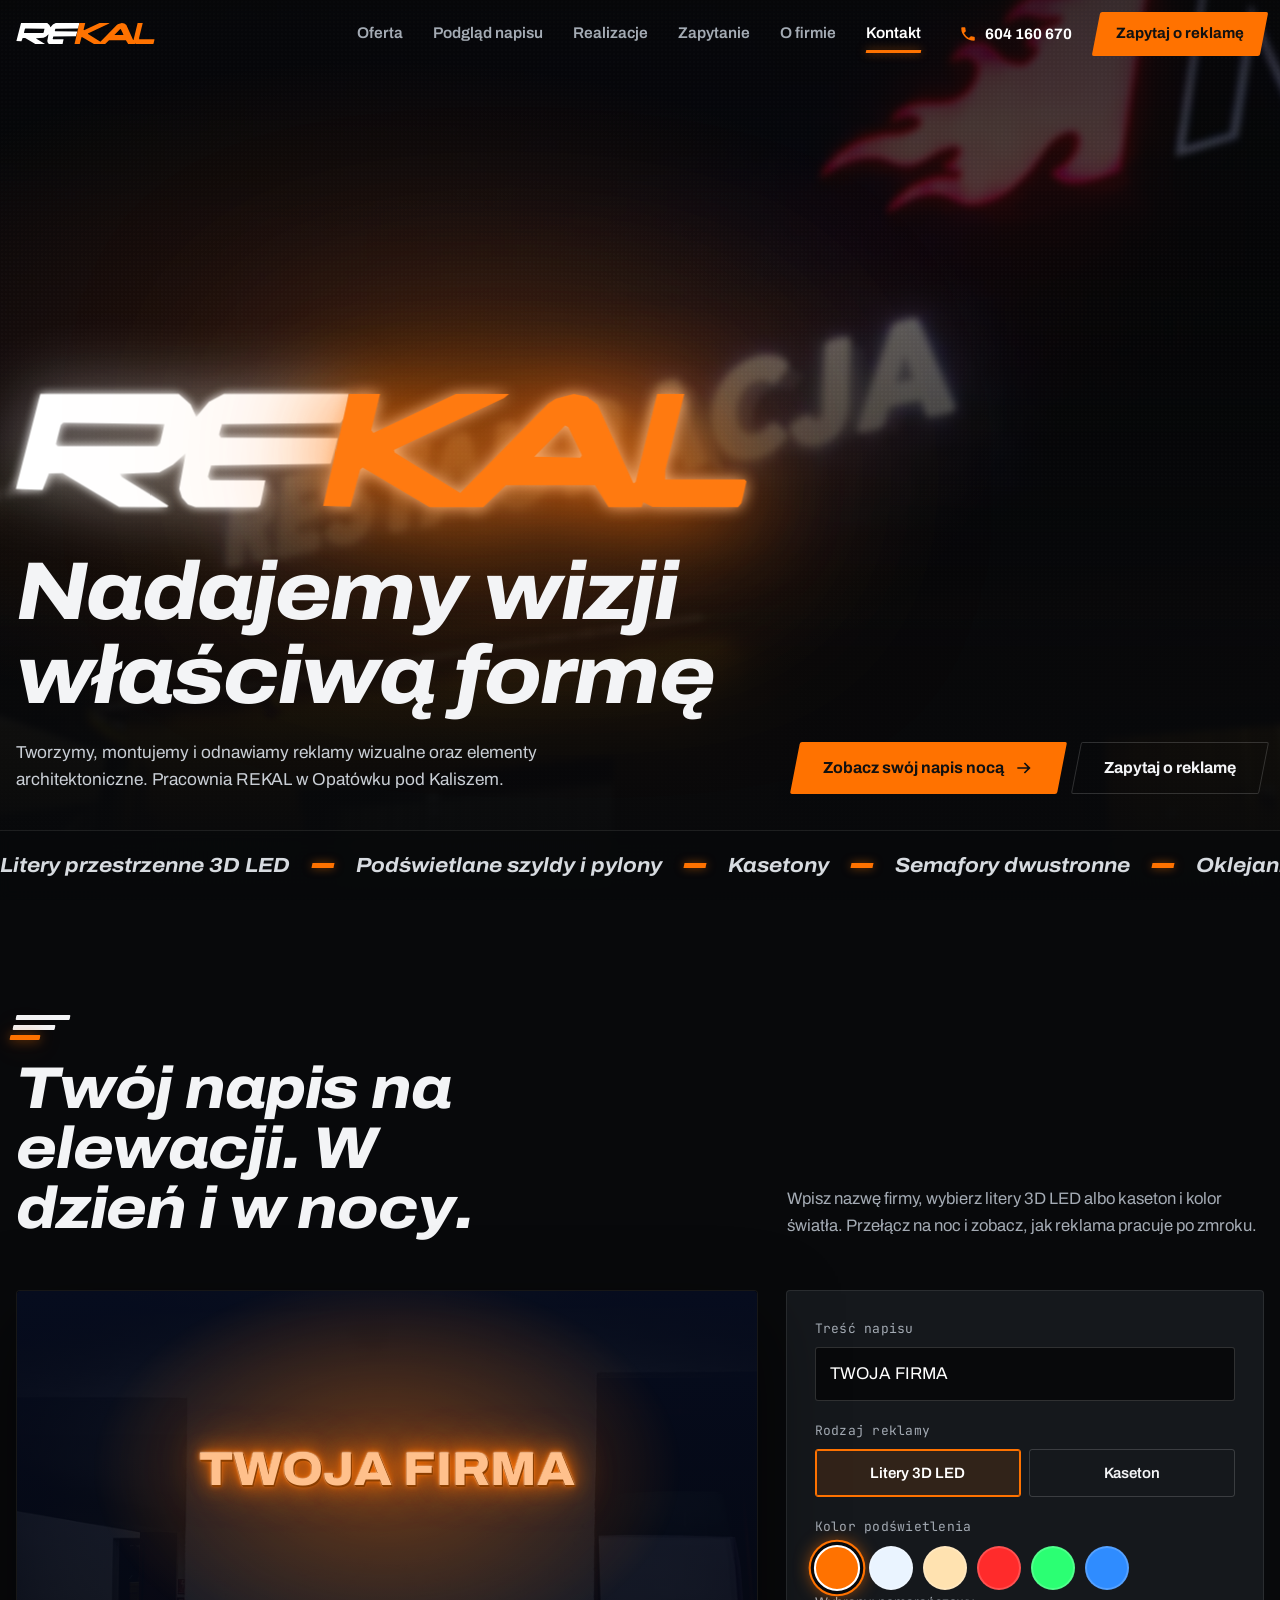
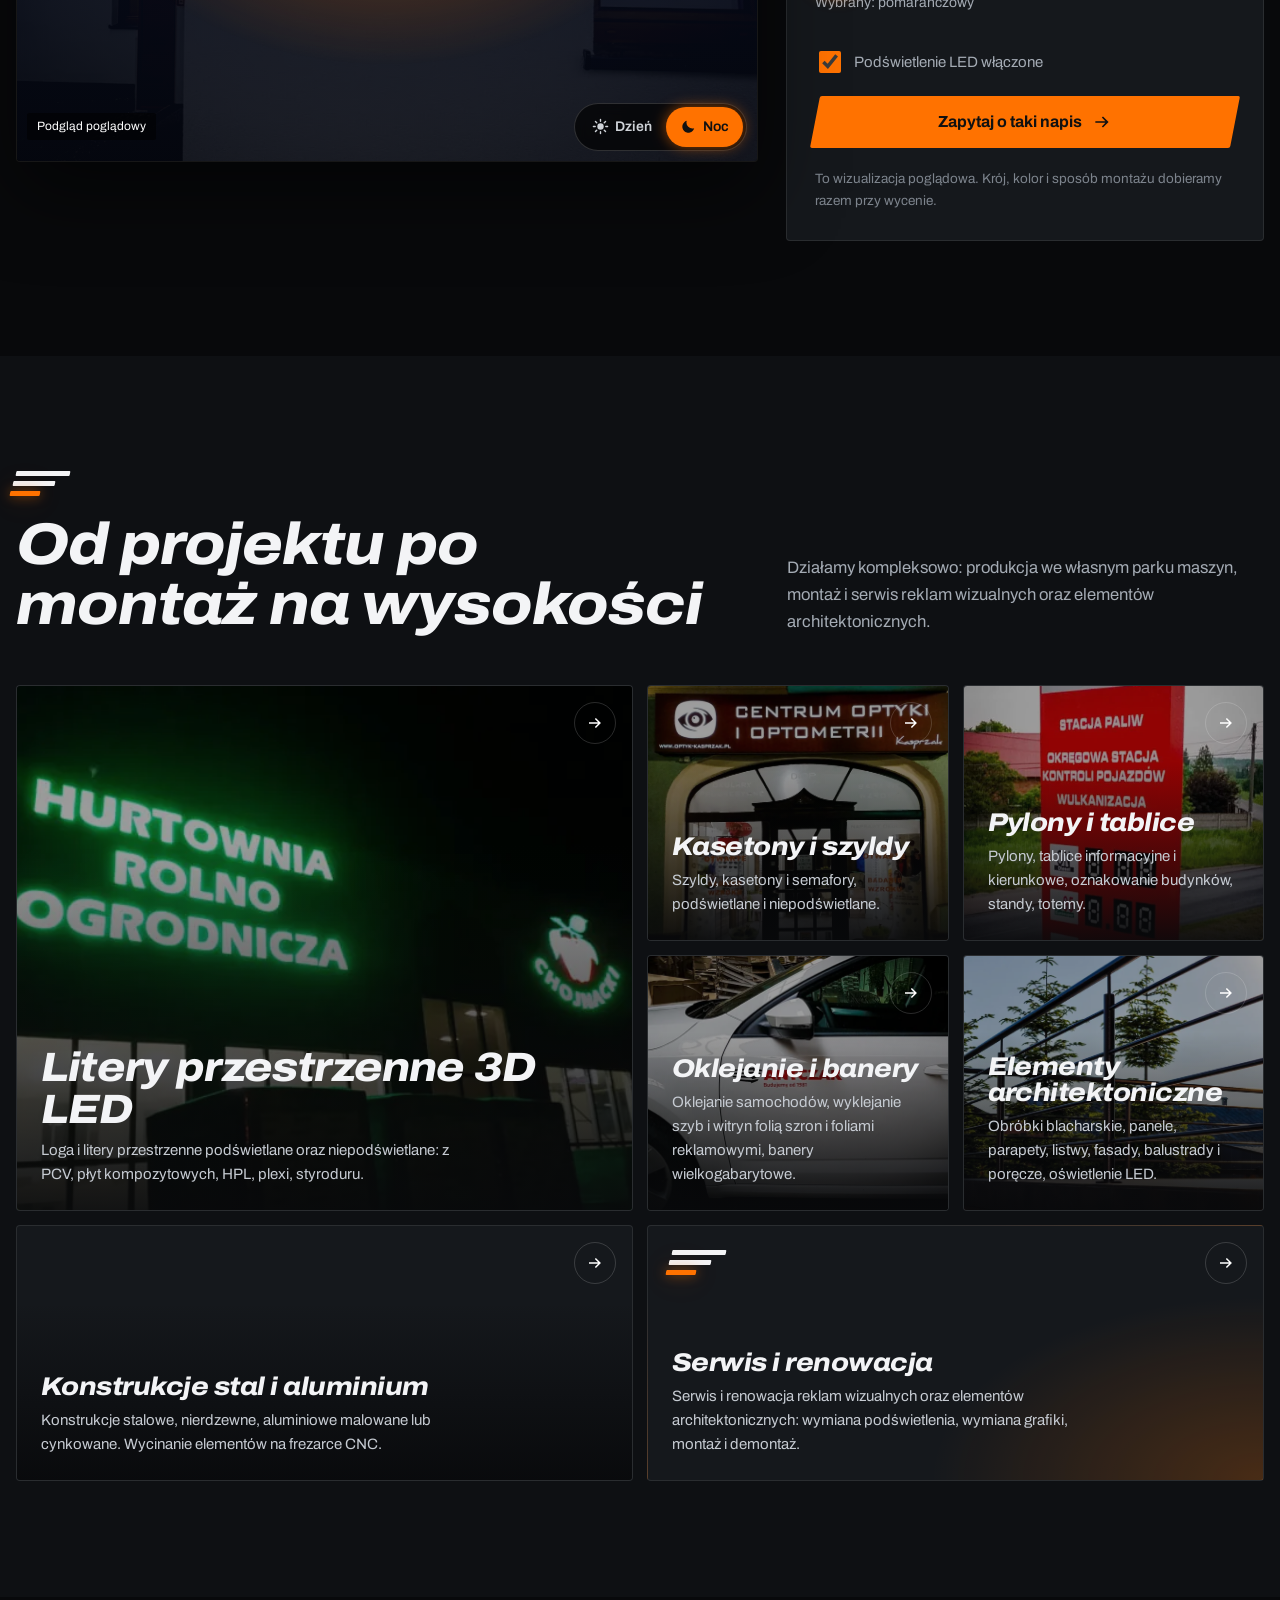
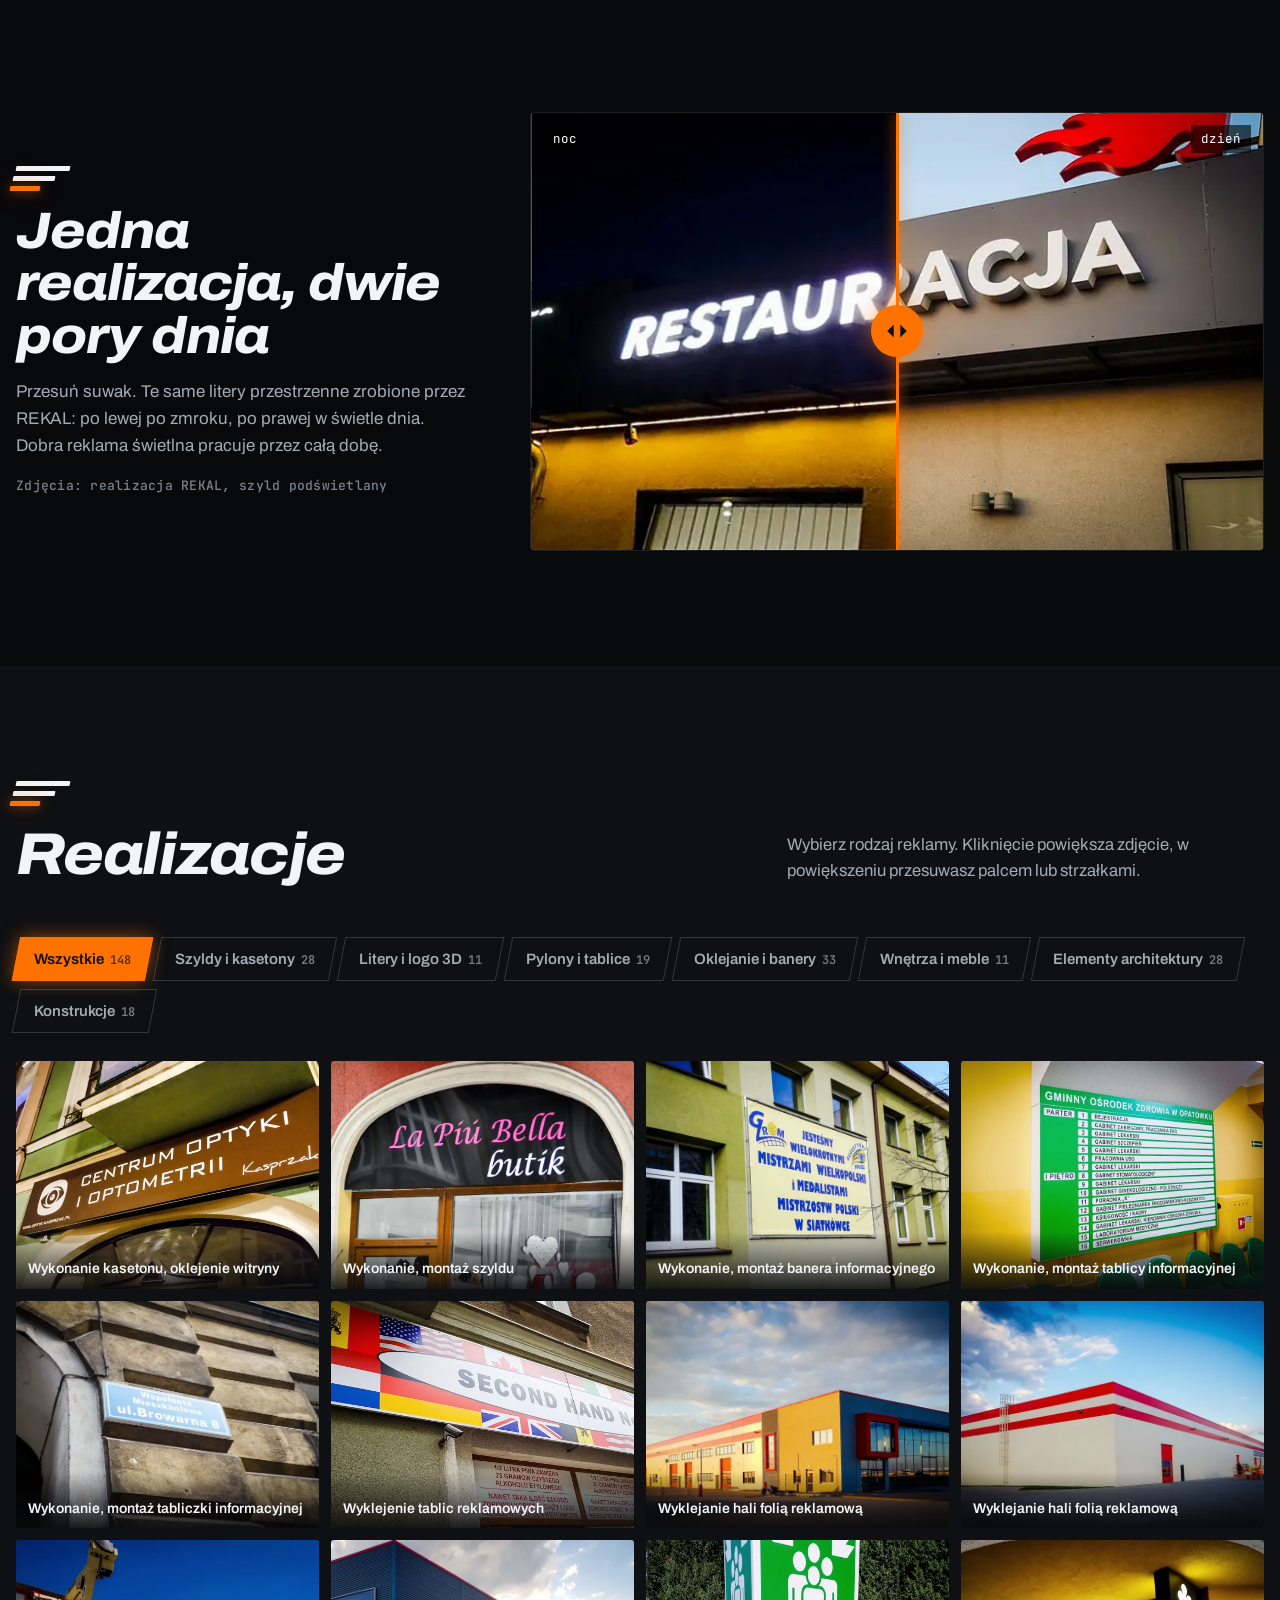
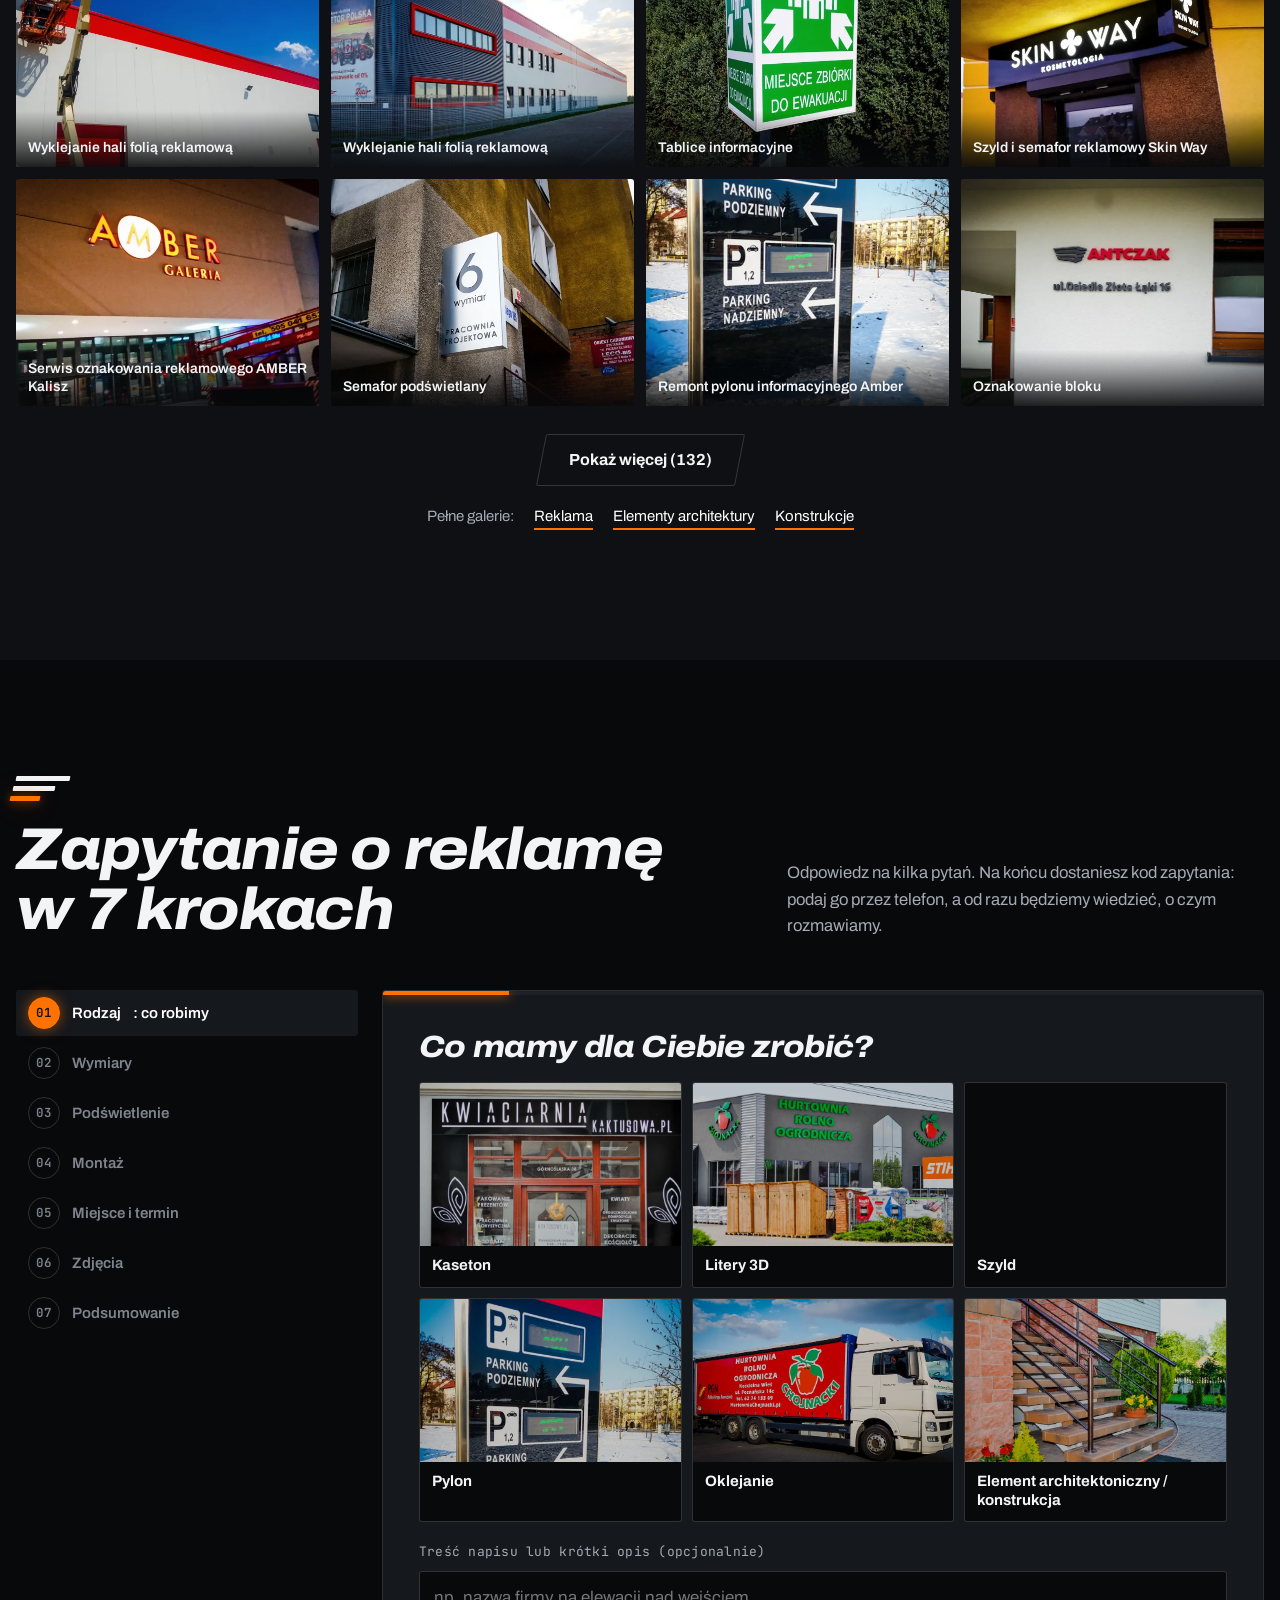
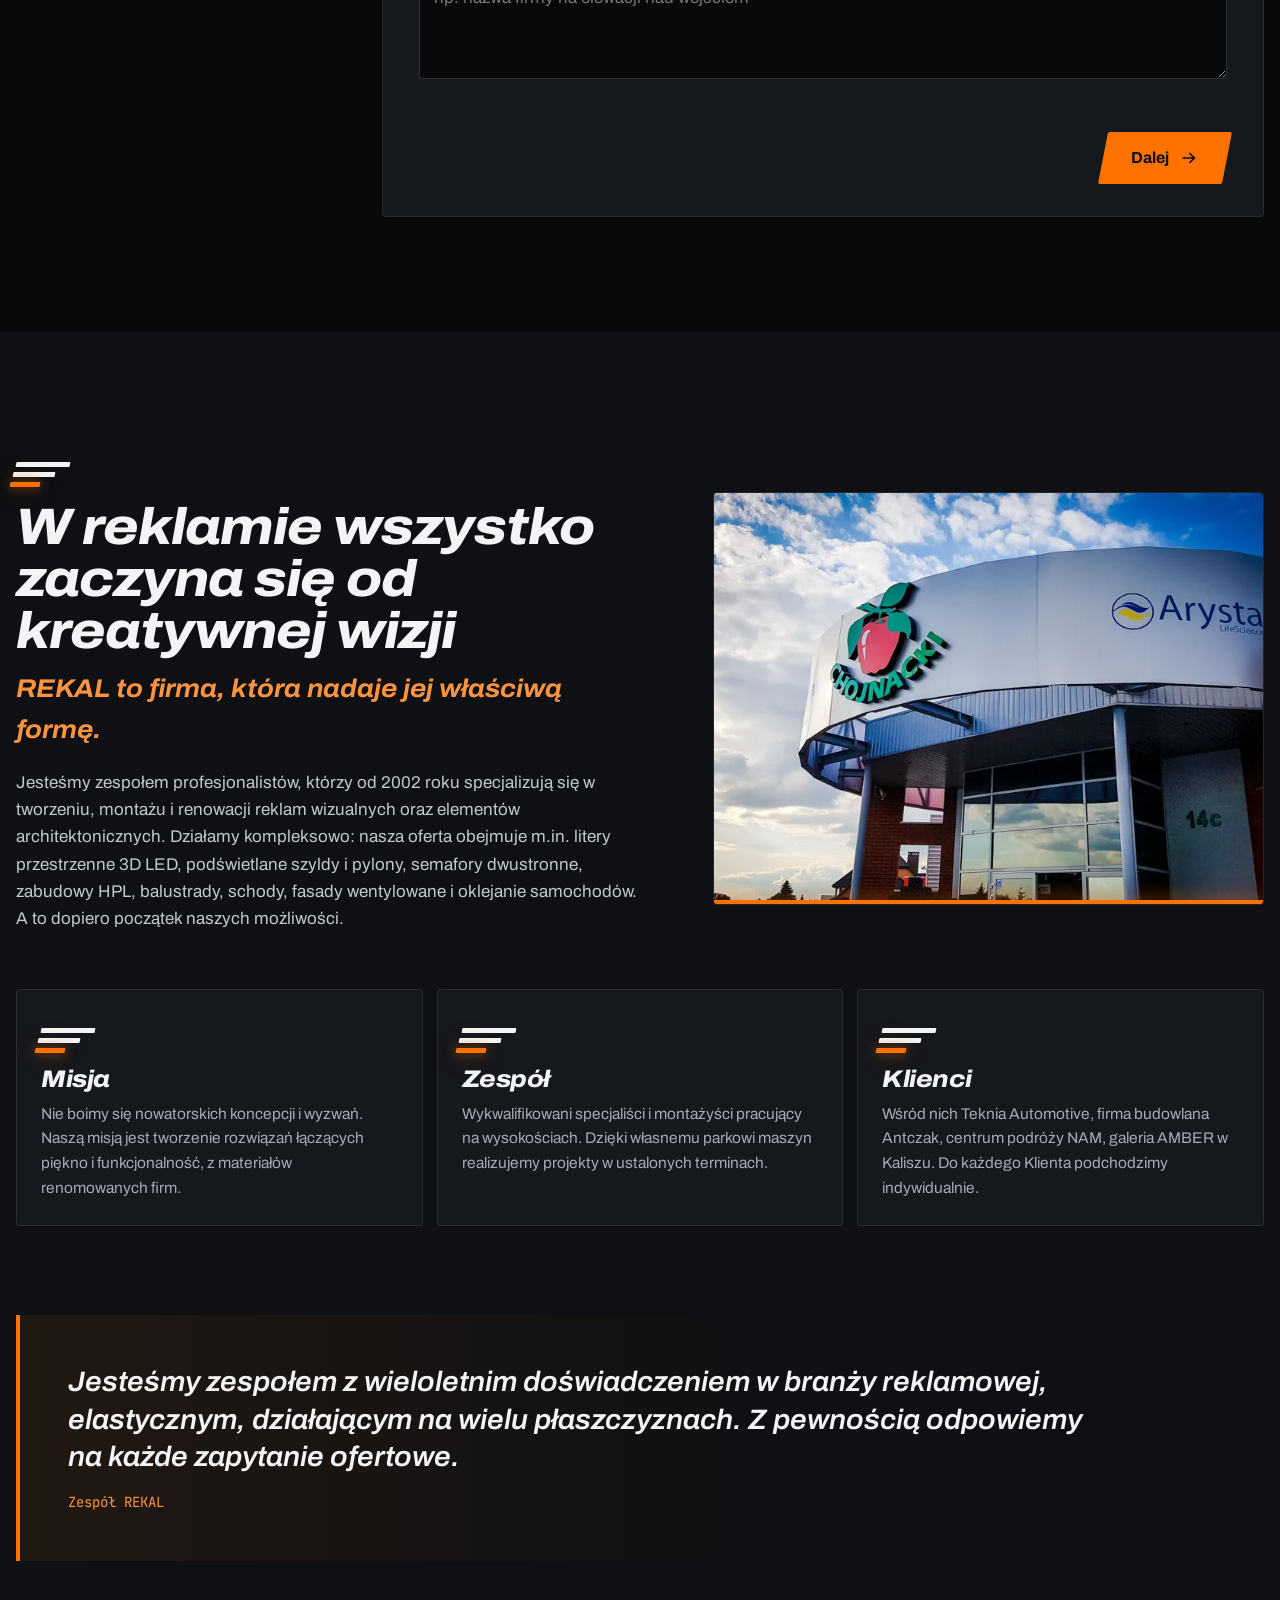
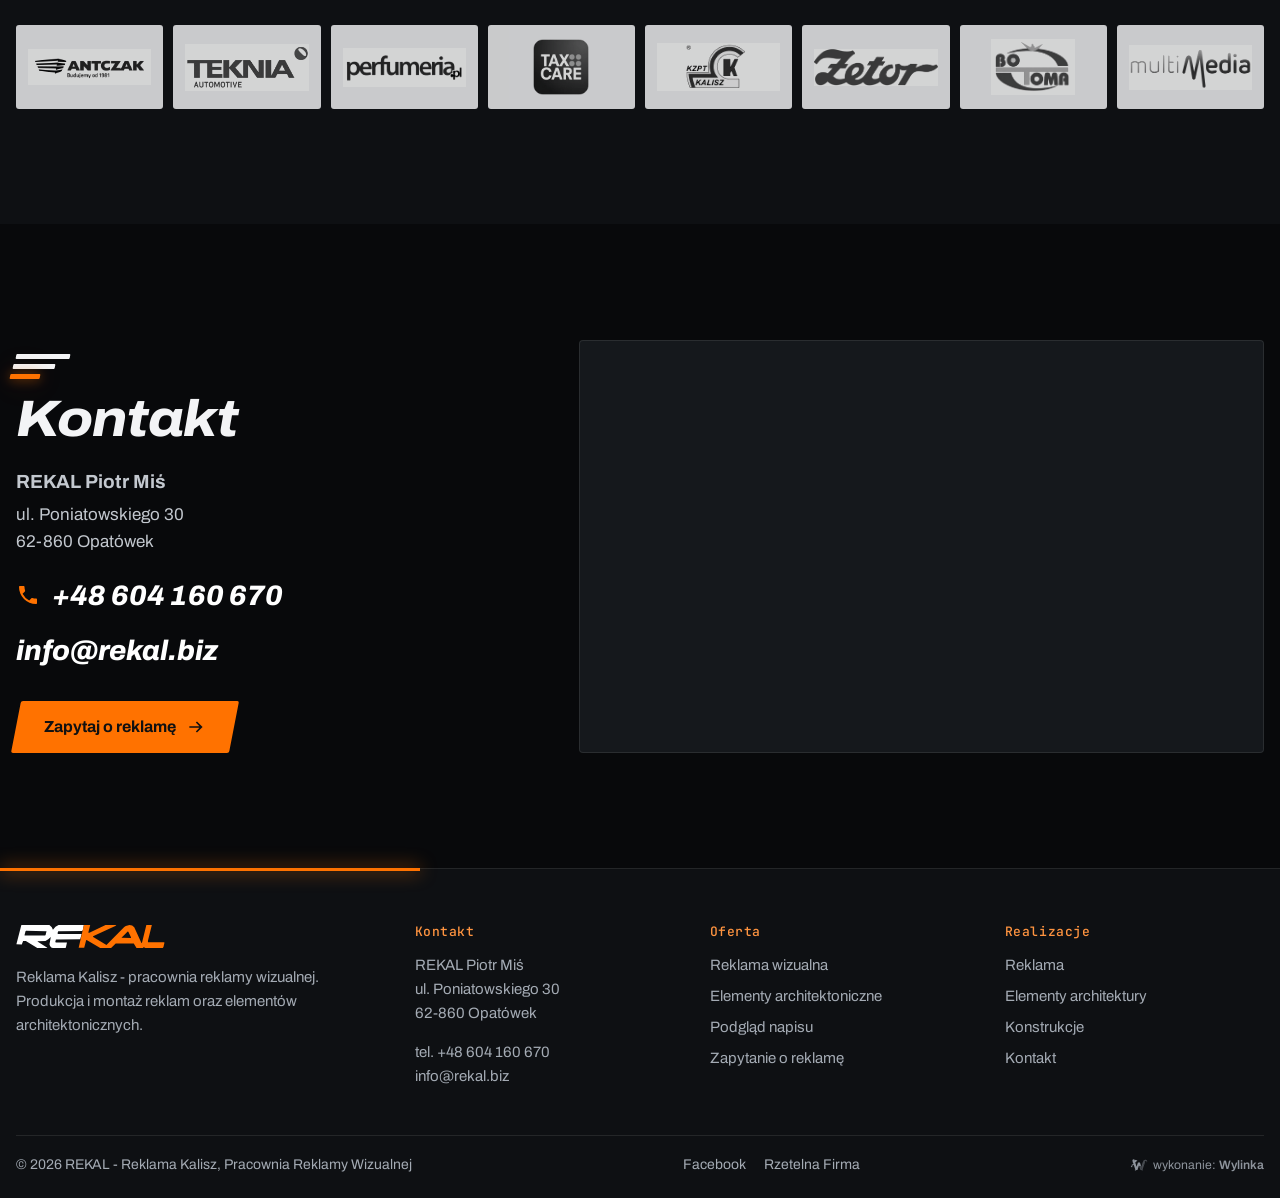
==== commit a0bb7cce: "REKAL v2: nocne studio reklamy swietlnej, podglad napisu dzien/noc, kreator zapytania, galeria z fil" ====
--- a/index.html
+++ b/index.html
@@ -2,15 +2,17 @@
 <html lang="pl">
 <head>
 <meta charset="utf-8">
-<meta name="viewport" content="width=device-width,initial-scale=1">
+<meta name="viewport" content="width=device-width,initial-scale=1,viewport-fit=cover">
 <meta name="robots" content="noindex,nofollow">
-<title>REKAL | Reklama Kalisz, Pracownia Reklamy Wizualnej</title>
-<meta name="description" content="REKAL - Reklama Kalisz, pracownia reklamy wizualnej w Opatówku. Produkcja i montaż reklam podświetlanych, szyldów, kasetonów, liter przestrzennych, balustrad i konstrukcji stalowych oraz aluminiowych.">
-<meta name="theme-color" content="#ffffff">
+<title>REKAL | Reklama Kalisz, pracownia reklamy wizualnej Opatówek</title>
+<meta name="description" content="REKAL - pracownia reklamy wizualnej w Opatówku pod Kaliszem. Litery przestrzenne 3D LED, kasetony, szyldy, pylony, oklejanie, elementy architektoniczne i konstrukcje stalowe oraz aluminiowe.">
+<meta name="theme-color" content="#08090B">
+<meta name="color-scheme" content="dark">
 <link rel="icon" href="assets/favicon.svg" type="image/svg+xml">
 <link rel="preconnect" href="https://fonts.googleapis.com">
 <link rel="preconnect" href="https://fonts.gstatic.com" crossorigin>
-<link href="https://fonts.googleapis.com/css2?family=Barlow+Semi+Condensed:ital,wght@1,600;1,700&family=Barlow:wght@400;500;600;700&display=swap" rel="stylesheet">
+<link href="https://fonts.googleapis.com/css2?family=Archivo:ital,wdth,wght@0,62..125,400..900;1,62..125,400..900&family=JetBrains+Mono:wght@500&display=swap" rel="stylesheet">
+<link rel="preload" as="image" href="img/2016-10-20160830-203011.webp">
 <link rel="stylesheet" href="assets/style.css">
 <style>
 .wylinka-badge{display:inline-flex;align-items:center;gap:.4em;color:inherit;text-decoration:none;font-size:.875em;line-height:1;opacity:.85}
@@ -25,110 +27,318 @@
 @media (prefers-reduced-motion:reduce){.wylinka-badge .wy-old,.wylinka-badge .wy-pod{transition:none}.wylinka-badge:hover .wy-old,.wylinka-badge:focus-visible .wy-old{transform:none;opacity:.45}.wylinka-badge:hover .wy-pod,.wylinka-badge:focus-visible .wy-pod{opacity:0}}
 </style>
 </head>
-<body>
+<body class="home">
 <a class="skip" href="#tresc">Przejdź do treści</a>
 <header class="top" id="top">
   <div class="wrap top-in">
-    <a class="brand" href="" aria-label="REKAL - strona główna"><svg xmlns="http://www.w3.org/2000/svg" viewBox="0 0 300 47" role="img" aria-label="REKAL" class="logo-svg"><path fill="currentColor" fill-rule="evenodd" d="M0.8 38.5 11.6 38.9 14.2 32.2 19.7 32.1 42.6 45.8 62.1 45.9 62.6 45.3 43.7 33.7 43.0 32.5 58.9 31.8 64.5 28.7 69.6 24.1 67.0 38.5 68.1 42.1 70.5 44.8 73.6 45.9 98.8 45.9 99.8 45.0 101.9 35.1 79.5 35.0 78.6 33.6 79.9 29.0 128.4 28.3 131.3 18.0 83.9 17.8 83.1 16.5 84.3 12.3 132.3 11.8 133.8 10.0 135.7 0.0 85.1 0.0 79.0 3.3 73.9 9.3 71.6 4.3 66.8 0.0 10.7 0.0ZM17.0 20.4 19.0 12.6 20.0 11.7 61.0 12.3 59.2 20.1 58.1 21.2 17.7 21.2Z"/><path fill="#FF7200" fill-rule="evenodd" d="M125.3 45.4 136.4 45.7 140.3 30.7 141.3 29.8 168.5 45.9 190.2 45.9 199.4 37.0 235.5 37.0 241.0 45.9 254.4 45.9 255.1 43.9 258.8 45.8 293.5 45.9 294.9 44.2 296.9 35.5 296.2 34.7 263.9 34.7 264.0 30.9 271.7 0.0 260.7 0.0 252.0 35.7 251.1 36.3 236.5 4.4 232.3 1.1 226.9 0.0 219.6 2.0 216.5 4.0 180.9 40.2 154.4 23.8 154.0 22.7 198.6 1.8 200.7 0.0 179.1 0.0 145.7 15.8 144.8 14.7 148.4 0.0 135.8 0.0ZM230.2 24.9 229.6 25.9 210.9 25.5 223.4 12.8 224.7 13.5Z"/></svg></a>
-    <nav class="nav" id="nav" aria-label="Menu główne"><ul><li><a href="" aria-current="page">Firma</a></li><li class="has-sub"><button type="button" class="sub-btn" aria-expanded="false">Oferta<svg viewBox="0 0 12 12" aria-hidden="true"><path fill="currentColor" d="M2 4h8L6 8.5z"/></svg></button><ul class="sub"><li><a href="reklama-wizualna/">Reklama wizualna</a></li><li><a href="elementy-architektoniczne/">Elementy architektoniczne</a></li></ul></li><li class="has-sub"><button type="button" class="sub-btn" aria-expanded="false">Realizacje<svg viewBox="0 0 12 12" aria-hidden="true"><path fill="currentColor" d="M2 4h8L6 8.5z"/></svg></button><ul class="sub"><li><a href="reklama/">Reklama</a></li><li><a href="mala-architektura/">Elementy architektury</a></li><li><a href="konstrukcje/">Konstrukcje</a></li></ul></li><li><a href="kontakt/">Kontakt</a></li></ul>
+    <a class="brand" href="./" aria-label="REKAL - strona główna"><svg xmlns="http://www.w3.org/2000/svg" viewBox="0 0 300 47" role="img" aria-label="REKAL" class="logo-svg"><path fill="currentColor" fill-rule="evenodd" d="M0.8 38.5 11.6 38.9 14.2 32.2 19.7 32.1 42.6 45.8 62.1 45.9 62.6 45.3 43.7 33.7 43.0 32.5 58.9 31.8 64.5 28.7 69.6 24.1 67.0 38.5 68.1 42.1 70.5 44.8 73.6 45.9 98.8 45.9 99.8 45.0 101.9 35.1 79.5 35.0 78.6 33.6 79.9 29.0 128.4 28.3 131.3 18.0 83.9 17.8 83.1 16.5 84.3 12.3 132.3 11.8 133.8 10.0 135.7 0.0 85.1 0.0 79.0 3.3 73.9 9.3 71.6 4.3 66.8 0.0 10.7 0.0ZM17.0 20.4 19.0 12.6 20.0 11.7 61.0 12.3 59.2 20.1 58.1 21.2 17.7 21.2Z"/><path fill="#FF7200" fill-rule="evenodd" d="M125.3 45.4 136.4 45.7 140.3 30.7 141.3 29.8 168.5 45.9 190.2 45.9 199.4 37.0 235.5 37.0 241.0 45.9 254.4 45.9 255.1 43.9 258.8 45.8 293.5 45.9 294.9 44.2 296.9 35.5 296.2 34.7 263.9 34.7 264.0 30.9 271.7 0.0 260.7 0.0 252.0 35.7 251.1 36.3 236.5 4.4 232.3 1.1 226.9 0.0 219.6 2.0 216.5 4.0 180.9 40.2 154.4 23.8 154.0 22.7 198.6 1.8 200.7 0.0 179.1 0.0 145.7 15.8 144.8 14.7 148.4 0.0 135.8 0.0ZM230.2 24.9 229.6 25.9 210.9 25.5 223.4 12.8 224.7 13.5Z"/></svg></a>
+    <nav class="nav" id="nav" aria-label="Menu główne">
+      <ul><li><a href="#oferta">Oferta</a></li><li><a href="#studio">Podgląd napisu</a></li><li><a href="#realizacje">Realizacje</a></li><li><a href="#zapytanie">Zapytanie</a></li><li><a href="#firma">O firmie</a></li><li><a href="#kontakt">Kontakt</a></li></ul>
       <div class="nav-foot"><a class="btn" href="tel:+48604160670"><svg viewBox="0 0 24 24" aria-hidden="true"><path fill="currentColor" d="M6.6 10.8a15.1 15.1 0 0 0 6.6 6.6l2.2-2.2c.3-.3.7-.4 1-.2 1.1.4 2.3.6 3.6.6.6 0 1 .4 1 1V20c0 .6-.4 1-1 1A17 17 0 0 1 3 4c0-.6.4-1 1-1h3.5c.6 0 1 .4 1 1 0 1.3.2 2.5.6 3.6.1.3 0 .7-.2 1l-2.3 2.2z"/></svg><span>604 160 670</span></a><a href="mailto:info@rekal.biz">info@rekal.biz</a></div>
     </nav>
     <a class="tel-top" href="tel:+48604160670" aria-label="Zadzwoń: 604 160 670"><svg viewBox="0 0 24 24" aria-hidden="true"><path fill="currentColor" d="M6.6 10.8a15.1 15.1 0 0 0 6.6 6.6l2.2-2.2c.3-.3.7-.4 1-.2 1.1.4 2.3.6 3.6.6.6 0 1 .4 1 1V20c0 .6-.4 1-1 1A17 17 0 0 1 3 4c0-.6.4-1 1-1h3.5c.6 0 1 .4 1 1 0 1.3.2 2.5.6 3.6.1.3 0 .7-.2 1l-2.3 2.2z"/></svg><span>604 160 670</span></a>
+    <a class="btn btn-sm top-cta" href="#zapytanie">Zapytaj o reklamę</a>
     <button class="burger" type="button" aria-label="Otwórz menu" aria-expanded="false" aria-controls="nav"><span></span><span></span><span></span></button>
   </div>
 </header>
 <main id="tresc">
-<section class="hero">
-  <div class="hero-face" data-hero>
-    <figure class="hs on"><picture><source media="(max-width:760px)" srcset="img/2016-10-20160830-172656.webp" width="800" height="580"><img src="img/2016-10-20160830-1726561.webp" width="1600" height="501" alt="Reklama wizualna - logotyp podświetlany" style="object-position:50% 40%" fetchpriority="high"></picture><figcaption>Reklama wizualna - logotyp podświetlany</figcaption></figure><figure class="hs"><picture><source media="(max-width:760px)" srcset="img/2014-08-20150703-134611-16.webp" width="800" height="450"><img src="img/2015-10-20150703-134611-500.webp" width="1600" height="501" alt="Logo przestrzenne podświetlane - CHOJNACKI" style="object-position:50% 50%" loading="lazy" decoding="async"></picture><figcaption>Logo przestrzenne podświetlane - CHOJNACKI</figcaption></figure><figure class="hs"><picture><source media="(max-width:760px)" srcset="img/2014-08-20150315-160550-5.webp" width="800" height="450"><img src="img/2015-10-20150315-160550-500.webp" width="1600" height="501" alt="Logotyp niepodświetlany - TEKNIA" style="object-position:50% 50%" loading="lazy" decoding="async"></picture><figcaption>Logotyp niepodświetlany - TEKNIA</figcaption></figure><figure class="hs"><picture><source media="(max-width:760px)" srcset="img/2016-10-wyklejanie-hali-foli-reklamow-3.webp" width="800" height="466"><img src="img/2016-10-wyklejanie-hali-foli-reklamow-3-1.webp" width="1600" height="501" alt="Oklejenie hali folią reklamową - ZETOR" style="object-position:50% 50%" loading="lazy" decoding="async"></picture><figcaption>Oklejenie hali folią reklamową - ZETOR</figcaption></figure><figure class="hs"><picture><source media="(max-width:760px)" srcset="img/2014-08-reklama-rekal-20.webp" width="800" height="531"><img src="img/2014-11-rekal-banner-4-6.webp" width="1600" height="501" alt="Elementy architektoniczne - panele, parapety, listwy wykończeniowe, fasady" style="object-position:50% 50%" loading="lazy" decoding="async"></picture><figcaption>Elementy architektoniczne - panele, parapety, listwy wykończeniowe, fasady</figcaption></figure>
-    <div class="hs-dots"><button type="button" aria-label="Zdjęcie 1" aria-current="true"></button><button type="button" aria-label="Zdjęcie 2"></button><button type="button" aria-label="Zdjęcie 3"></button><button type="button" aria-label="Zdjęcie 4"></button><button type="button" aria-label="Zdjęcie 5"></button></div>
-  </div>
-  <div class="hero-led" aria-hidden="true"></div>
-  <div class="hero-txt">
-    <div class="wrap hero-grid">
+
+<section class="hero" aria-labelledby="h1">
+  <div class="hero-bg"><img src="img/2016-10-20160830-203011.webp" width="800" height="530" alt="" fetchpriority="high"></div>
+  <div class="wrap hero-in">
+    <svg class="neon" viewBox="-4 -4 308 55" role="img" aria-label="REKAL"><path class="re" fill-rule="evenodd" d="M0.8 38.5 11.6 38.9 14.2 32.2 19.7 32.1 42.6 45.8 62.1 45.9 62.6 45.3 43.7 33.7 43.0 32.5 58.9 31.8 64.5 28.7 69.6 24.1 67.0 38.5 68.1 42.1 70.5 44.8 73.6 45.9 98.8 45.9 99.8 45.0 101.9 35.1 79.5 35.0 78.6 33.6 79.9 29.0 128.4 28.3 131.3 18.0 83.9 17.8 83.1 16.5 84.3 12.3 132.3 11.8 133.8 10.0 135.7 0.0 85.1 0.0 79.0 3.3 73.9 9.3 71.6 4.3 66.8 0.0 10.7 0.0ZM17.0 20.4 19.0 12.6 20.0 11.7 61.0 12.3 59.2 20.1 58.1 21.2 17.7 21.2Z"/><path class="kal" fill-rule="evenodd" d="M125.3 45.4 136.4 45.7 140.3 30.7 141.3 29.8 168.5 45.9 190.2 45.9 199.4 37.0 235.5 37.0 241.0 45.9 254.4 45.9 255.1 43.9 258.8 45.8 293.5 45.9 294.9 44.2 296.9 35.5 296.2 34.7 263.9 34.7 264.0 30.9 271.7 0.0 260.7 0.0 252.0 35.7 251.1 36.3 236.5 4.4 232.3 1.1 226.9 0.0 219.6 2.0 216.5 4.0 180.9 40.2 154.4 23.8 154.0 22.7 198.6 1.8 200.7 0.0 179.1 0.0 145.7 15.8 144.8 14.7 148.4 0.0 135.8 0.0ZM230.2 24.9 229.6 25.9 210.9 25.5 223.4 12.8 224.7 13.5Z"/></svg>
+    <h1 id="h1">Nadajemy wizji właściwą formę</h1>
+    <div class="hero-row">
+      <p class="lead">Tworzymy, montujemy i odnawiamy reklamy wizualne oraz elementy architektoniczne. Pracownia REKAL w Opatówku pod Kaliszem.</p>
+      <div class="hero-cta">
+        <a class="btn" href="#studio" id="heroCta"><span>Zobacz swój napis nocą</span><svg viewBox="0 0 24 24" aria-hidden="true"><path fill="currentColor" d="M13.2 5.3 19.9 12l-6.7 6.7-1.4-1.4 4.3-4.3H4v-2h12.1l-4.3-4.3z"/></svg></a>
+        <a class="btn btn-ghost" href="#zapytanie"><span>Zapytaj o reklamę</span></a>
+      </div>
+    </div>
+  </div>
+  <div class="hero-strip" aria-hidden="true"><div class="ticker"><span>Litery przestrzenne 3D LED</span><span>Podświetlane szyldy i pylony</span><span>Kasetony</span><span>Semafory dwustronne</span><span>Oklejanie samochodów</span><span>Zabudowy HPL</span><span>Balustrady i schody</span><span>Fasady wentylowane</span><span>Konstrukcje stal i aluminium</span><span>Litery przestrzenne 3D LED</span><span>Podświetlane szyldy i pylony</span><span>Kasetony</span><span>Semafory dwustronne</span><span>Oklejanie samochodów</span><span>Zabudowy HPL</span><span>Balustrady i schody</span><span>Fasady wentylowane</span><span>Konstrukcje stal i aluminium</span></div></div>
+</section>
+
+<section class="sec" id="studio" aria-labelledby="h-studio">
+  <div class="wrap">
+    <div class="sec-head rv">
+      <span class="slots" aria-hidden="true"><i></i><i></i><i></i></span>
+      <h2 id="h-studio">Twój napis na elewacji. W dzień i w nocy.</h2>
+      <p>Wpisz nazwę firmy, wybierz litery 3D LED albo kaseton i kolor światła. Przełącz na noc i zobacz, jak reklama pracuje po zmroku.</p>
+    </div>
+    <div class="studio rv">
       <div>
-        <h1>Nadajemy wizji właściwą formę</h1>
-        <p class="lead">Produkujemy i montujemy reklamy wizualne oraz elementy architektoniczne. Pracownia REKAL w Opatówku pod Kaliszem.</p>
+        <div class="stage lit" id="stage" style="--led:#FF7200">
+          <img src="img/studio-elewacja.webp" width="800" height="509" alt="Elewacja budynku, tło podglądu napisu" loading="lazy" decoding="async">
+          <div class="sign" id="sign" aria-hidden="true"><span class="halo"></span><span class="sg sg-letters" id="sgText">TWOJA FIRMA</span></div>
+          <div class="stage-ui">
+            <span class="stage-note">Podgląd poglądowy</span>
+            <div class="daynight" role="group" aria-label="Pora dnia">
+              <button type="button" class="sun" aria-pressed="true" data-dn="day"><svg viewBox="0 0 24 24" aria-hidden="true"><circle cx="12" cy="12" r="4.5" fill="currentColor"/><path stroke="currentColor" stroke-width="2" stroke-linecap="round" d="M12 2v2.5M12 19.5V22M2 12h2.5M19.5 12H22M4.9 4.9l1.8 1.8M17.3 17.3l1.8 1.8M4.9 19.1l1.8-1.8M17.3 6.7l1.8-1.8"/></svg><span>Dzień</span></button>
+              <button type="button" class="moon" aria-pressed="false" data-dn="night"><svg viewBox="0 0 24 24" aria-hidden="true"><path fill="currentColor" d="M20 14.5A8.5 8.5 0 0 1 9.5 4a8.5 8.5 0 1 0 10.5 10.5z"/></svg><span>Noc</span></button>
+            </div>
+          </div>
+        </div>
       </div>
-      <div class="hero-cta">
-        <a class="btn btn-o" href="kontakt/#formularz" id="heroCta"><span>Zapytaj o wycenę</span><svg viewBox="0 0 24 24" aria-hidden="true"><path fill="currentColor" d="M13.2 5.3 19.9 12l-6.7 6.7-1.4-1.4 4.3-4.3H4v-2h12.1l-4.3-4.3z"/></svg></a>
-        <a class="hero-tel" href="tel:+48604160670"><svg viewBox="0 0 24 24" aria-hidden="true"><path fill="currentColor" d="M6.6 10.8a15.1 15.1 0 0 0 6.6 6.6l2.2-2.2c.3-.3.7-.4 1-.2 1.1.4 2.3.6 3.6.6.6 0 1 .4 1 1V20c0 .6-.4 1-1 1A17 17 0 0 1 3 4c0-.6.4-1 1-1h3.5c.6 0 1 .4 1 1 0 1.3.2 2.5.6 3.6.1.3 0 .7-.2 1l-2.3 2.2z"/></svg><span>+48 604 160 670</span></a>
-      </div>
-    </div>
-  </div>
-</section>
-<section class="sec sec-white" id="oferta">
-  <div class="wrap">
-    <div class="sec-head"><h2>Czym się zajmujemy</h2><p>Od projektu i produkcji we własnym parku maszyn po montaż na wysokościach i serwis.</p></div>
-    <div class="ocards"><article class="ocard">
-  <div class="car" style="--r:4/3"><div class="car-track"><button type="button" class="slide" data-lb="of0" data-i="0" aria-label="Powiększ: Szyld podświetlany"><img src="img/2016-10-20160830-172656.webp" width="800" height="580" alt="Szyld podświetlany" loading="lazy" decoding="async"></button><button type="button" class="slide" data-lb="of0" data-i="1" aria-label="Powiększ: Logo przestrzenne ze styroduru - ARTDENT"><img src="img/2016-10-logo-przestrzenne-ze-styroduru-art-dent.webp" width="800" height="633" alt="Logo przestrzenne ze styroduru - ARTDENT" loading="lazy" decoding="async"></button><button type="button" class="slide" data-lb="of0" data-i="2" aria-label="Powiększ: Logotyp przestrzenny podświetlany"><img src="img/2016-10-20160413-194607-kopia.webp" width="518" height="800" alt="Logotyp przestrzenny podświetlany" loading="lazy" decoding="async"></button><button type="button" class="slide" data-lb="of0" data-i="3" aria-label="Powiększ: Kancelaria Adwokacka - szyld"><img src="img/2015-03-dsc-0533-1.webp" width="800" height="531" alt="Kancelaria Adwokacka - szyld" loading="lazy" decoding="async"></button></div><span class="car-n" aria-hidden="true">1/4</span><button class="car-p" type="button" aria-label="Poprzednie">&lsaquo;</button><button class="car-nx" type="button" aria-label="Następne">&rsaquo;</button></div>
-  <div class="ocard-txt"><h3>Produkcja i montaż reklam wizualnych</h3><p>Reklama wizualna podświetlana i niepodświetlana. Bannery reklamowe. Wyklejanie szyb. Konstrukcje stalowe, aluminiowe. Wycinanie szablonów.</p><a class="more" href="reklama-wizualna/">Zobacz więcej<svg viewBox="0 0 24 24" aria-hidden="true"><path fill="currentColor" d="M13.2 5.3 19.9 12l-6.7 6.7-1.4-1.4 4.3-4.3H4v-2h12.1l-4.3-4.3z"/></svg></a></div>
-</article><article class="ocard">
-  <div class="car" style="--r:4/3"><div class="car-track"><button type="button" class="slide" data-lb="of1" data-i="0" aria-label="Powiększ: Wykonanie, montaż balustrady"><img src="img/2014-08-reklama-rekal-2.webp" width="800" height="531" alt="Wykonanie, montaż balustrady" loading="lazy" decoding="async"></button><button type="button" class="slide" data-lb="of1" data-i="1" aria-label="Powiększ: Obróbki blacharskie - CH Karuzela Września"><img src="img/2016-10-obrbki-ch-karuzela-wrzesnia-1.webp" width="800" height="450" alt="Obróbki blacharskie - CH Karuzela Września" loading="lazy" decoding="async"></button><button type="button" class="slide" data-lb="of1" data-i="2" aria-label="Powiększ: Płot aluminiowy z automatyką"><img src="img/2015-03-dsc-0399-1.webp" width="800" height="600" alt="Płot aluminiowy z automatyką" loading="lazy" decoding="async"></button><button type="button" class="slide" data-lb="of1" data-i="3" aria-label="Powiększ: Panele aluminiowe, parapety, donice"><img src="img/2014-08-reklama-rekal-21.webp" width="800" height="531" alt="Panele aluminiowe, parapety, donice" loading="lazy" decoding="async"></button></div><span class="car-n" aria-hidden="true">1/4</span><button class="car-p" type="button" aria-label="Poprzednie">&lsaquo;</button><button class="car-nx" type="button" aria-label="Następne">&rsaquo;</button></div>
-  <div class="ocard-txt"><h3>Produkcja i montaż elementów architektonicznych</h3><p>Obróbki blacharskie. Panele, parapety, listwy wykończeniowe, fasady. Konstrukcje stalowe, aluminiowe. Balustrady, poręcze. Oświetlenie LED.</p><a class="more" href="elementy-architektoniczne/">Zobacz więcej<svg viewBox="0 0 24 24" aria-hidden="true"><path fill="currentColor" d="M13.2 5.3 19.9 12l-6.7 6.7-1.4-1.4 4.3-4.3H4v-2h12.1l-4.3-4.3z"/></svg></a></div>
-</article><article class="ocard">
-  <div class="car" style="--r:4/3"><div class="car-track"><button type="button" class="slide" data-lb="of2" data-i="0" aria-label="Powiększ: Serwis oznakowania reklamowego AMBER Kalisz"><img src="img/2016-10-serwis-oznakowania-reklamowego-amber-kalisz.webp" width="800" height="450" alt="Serwis oznakowania reklamowego AMBER Kalisz" loading="lazy" decoding="async"></button><button type="button" class="slide" data-lb="of2" data-i="1" aria-label="Powiększ: Remont pylonu informacyjnego Amber"><img src="img/2016-10-remont-pylonu-informacyjnego-amber.webp" width="464" height="800" alt="Remont pylonu informacyjnego Amber" loading="lazy" decoding="async"></button><button type="button" class="slide" data-lb="of2" data-i="2" aria-label="Powiększ: Renowacja balustrady"><img src="img/2014-08-reklama-rekal-24.webp" width="800" height="531" alt="Renowacja balustrady" loading="lazy" decoding="async"></button><button type="button" class="slide" data-lb="of2" data-i="3" aria-label="Powiększ: Renowacja drzwi"><img src="img/2016-10-20160819-120554.webp" width="800" height="568" alt="Renowacja drzwi" loading="lazy" decoding="async"></button></div><span class="car-n" aria-hidden="true">1/4</span><button class="car-p" type="button" aria-label="Poprzednie">&lsaquo;</button><button class="car-nx" type="button" aria-label="Następne">&rsaquo;</button></div>
-  <div class="ocard-txt"><h3>Serwis i renowacja reklam, elementów architektonicznych</h3><p>Serwis i renowacja reklam wizualnych oraz elementów architektonicznych: wymiana podświetlenia, wymiana grafiki, montaż i demontaż.</p><a class="more" href="reklama/">Zobacz więcej<svg viewBox="0 0 24 24" aria-hidden="true"><path fill="currentColor" d="M13.2 5.3 19.9 12l-6.7 6.7-1.4-1.4 4.3-4.3H4v-2h12.1l-4.3-4.3z"/></svg></a></div>
-</article><script type="application/json" data-lbset="of0">[["img/2016-10-20160830-172656.webp", "Szyld podświetlany"], ["img/2016-10-logo-przestrzenne-ze-styroduru-art-dent.webp", "Logo przestrzenne ze styroduru - ARTDENT"], ["img/2016-10-20160413-194607-kopia.webp", "Logotyp przestrzenny podświetlany"], ["img/2015-03-dsc-0533-1.webp", "Kancelaria Adwokacka - szyld"]]</script><script type="application/json" data-lbset="of1">[["img/2014-08-reklama-rekal-2.webp", "Wykonanie, montaż balustrady"], ["img/2016-10-obrbki-ch-karuzela-wrzesnia-1.webp", "Obróbki blacharskie - CH Karuzela Września"], ["img/2015-03-dsc-0399-1.webp", "Płot aluminiowy z automatyką"], ["img/2014-08-reklama-rekal-21.webp", "Panele aluminiowe, parapety, donice"]]</script><script type="application/json" data-lbset="of2">[["img/2016-10-serwis-oznakowania-reklamowego-amber-kalisz.webp", "Serwis oznakowania reklamowego AMBER Kalisz"], ["img/2016-10-remont-pylonu-informacyjnego-amber.webp", "Remont pylonu informacyjnego Amber"], ["img/2014-08-reklama-rekal-24.webp", "Renowacja balustrady"], ["img/2016-10-20160819-120554.webp", "Renowacja drzwi"]]</script></div>
-  </div>
-</section>
-<section class="sec sec-grey" id="firma">
+      <form class="panel" id="studioForm" onsubmit="return false">
+        <div class="field">
+          <label class="flabel" for="sgIn">Treść napisu</label>
+          <input class="inp" id="sgIn" type="text" maxlength="22" value="TWOJA FIRMA" autocomplete="organization" spellcheck="false">
+        </div>
+        <fieldset class="field" style="border:0;padding:0;margin:0">
+          <legend class="flabel" style="padding:0;margin-bottom:8px">Rodzaj reklamy</legend>
+          <div class="seg">
+            <label><input type="radio" name="sgStyle" value="litery" checked><span>Litery 3D LED</span></label>
+            <label><input type="radio" name="sgStyle" value="kaseton"><span>Kaseton</span></label>
+          </div>
+        </fieldset>
+        <fieldset class="field" style="border:0;padding:0;margin:0">
+          <legend class="flabel" style="padding:0;margin-bottom:8px">Kolor podświetlenia</legend>
+          <div class="sws" id="sws">
+            <label class="sw" title="Pomarańcz"><input type="radio" name="led" value="#FF7200" data-name="pomarańczowy" checked><span style="--c:#FF7200"></span><span class="sr">Pomarańczowy</span></label>
+            <label class="sw" title="Biały zimny"><input type="radio" name="led" value="#EAF4FF" data-name="biały zimny"><span style="--c:#EAF4FF"></span><span class="sr">Biały zimny</span></label>
+            <label class="sw" title="Biały ciepły"><input type="radio" name="led" value="#FFE2B0" data-name="biały ciepły"><span style="--c:#FFE2B0"></span><span class="sr">Biały ciepły</span></label>
+            <label class="sw" title="Czerwony"><input type="radio" name="led" value="#FF2B2B" data-name="czerwony"><span style="--c:#FF2B2B"></span><span class="sr">Czerwony</span></label>
+            <label class="sw" title="Zielony"><input type="radio" name="led" value="#2BFF73" data-name="zielony"><span style="--c:#2BFF73"></span><span class="sr">Zielony</span></label>
+            <label class="sw" title="Niebieski"><input type="radio" name="led" value="#2F8CFF" data-name="niebieski"><span style="--c:#2F8CFF"></span><span class="sr">Niebieski</span></label>
+          </div>
+          <p class="sw-name" id="swName" aria-live="polite">Wybrany: pomarańczowy</p>
+        </fieldset>
+        <label class="check"><input type="checkbox" id="sgLit" checked> Podświetlenie LED włączone</label>
+        <button class="btn" type="button" id="toWiz"><span>Zapytaj o taki napis</span><svg viewBox="0 0 24 24" aria-hidden="true"><path fill="currentColor" d="M13.2 5.3 19.9 12l-6.7 6.7-1.4-1.4 4.3-4.3H4v-2h12.1l-4.3-4.3z"/></svg></button>
+        <p class="panel-hint">To wizualizacja poglądowa. Krój, kolor i sposób montażu dobieramy razem przy wycenie.</p>
+      </form>
+    </div>
+  </div>
+</section>
+
+<section class="sec sec-alt" id="oferta" aria-labelledby="h-oferta">
+  <div class="wrap">
+    <div class="sec-head rv">
+      <span class="slots" aria-hidden="true"><i></i><i></i><i></i></span>
+      <h2 id="h-oferta">Od projektu po montaż na wysokości</h2>
+      <p>Działamy kompleksowo: produkcja we własnym parku maszyn, montaż i serwis reklam wizualnych oraz elementów architektonicznych.</p>
+    </div>
+    <div class="bento rv">
+      <a class="tile" href="reklama-wizualna/"><img src="img/2014-08-20150328-210215-6.webp" width="800" height="450" alt="" loading="lazy" decoding="async"><span class="go" aria-hidden="true"><svg viewBox="0 0 24 24"><path fill="currentColor" d="M13.2 5.3 19.9 12l-6.7 6.7-1.4-1.4 4.3-4.3H4v-2h12.1l-4.3-4.3z"/></svg></span><h3>Litery przestrzenne 3D LED</h3><p>Loga i litery przestrzenne podświetlane oraz niepodświetlane: z PCV, płyt kompozytowych, HPL, plexi, styroduru.</p></a>
+      <a class="tile" href="reklama-wizualna/"><img src="img/2016-10-kaseton-oraz-oklejenie-witryny-1.webp" width="800" height="537" alt="" loading="lazy" decoding="async"><span class="go" aria-hidden="true"><svg viewBox="0 0 24 24"><path fill="currentColor" d="M13.2 5.3 19.9 12l-6.7 6.7-1.4-1.4 4.3-4.3H4v-2h12.1l-4.3-4.3z"/></svg></span><h3>Kasetony i szyldy</h3><p>Szyldy, kasetony i semafory, podświetlane i niepodświetlane.</p></a>
+      <a class="tile" href="reklama-wizualna/"><img src="img/2014-08-20150521-203223-9.webp" width="396" height="800" alt="" loading="lazy" decoding="async" style="object-position:50% 30%"><span class="go" aria-hidden="true"><svg viewBox="0 0 24 24"><path fill="currentColor" d="M13.2 5.3 19.9 12l-6.7 6.7-1.4-1.4 4.3-4.3H4v-2h12.1l-4.3-4.3z"/></svg></span><h3>Pylony i tablice</h3><p>Pylony, tablice informacyjne i kierunkowe, oznakowanie budynków, standy, totemy.</p></a>
+      <a class="tile" href="reklama-wizualna/"><img src="img/2016-10-20160706-203418.webp" width="800" height="512" alt="" loading="lazy" decoding="async"><span class="go" aria-hidden="true"><svg viewBox="0 0 24 24"><path fill="currentColor" d="M13.2 5.3 19.9 12l-6.7 6.7-1.4-1.4 4.3-4.3H4v-2h12.1l-4.3-4.3z"/></svg></span><h3>Oklejanie i banery</h3><p>Oklejanie samochodów, wyklejanie szyb i witryn folią szron i foliami reklamowymi, banery wielkogabarytowe.</p></a>
+      <a class="tile" href="elementy-architektoniczne/"><img src="img/2014-08-reklama-rekal-2.webp" width="800" height="531" alt="" loading="lazy" decoding="async"><span class="go" aria-hidden="true"><svg viewBox="0 0 24 24"><path fill="currentColor" d="M13.2 5.3 19.9 12l-6.7 6.7-1.4-1.4 4.3-4.3H4v-2h12.1l-4.3-4.3z"/></svg></span><h3>Elementy architektoniczne</h3><p>Obróbki blacharskie, panele, parapety, listwy, fasady, balustrady i poręcze, oświetlenie LED.</p></a>
+      <a class="tile" href="konstrukcje/"><img src="img/2014-08-20150904-170121-24.webp" width="800" height="449" alt="" loading="lazy" decoding="async"><span class="go" aria-hidden="true"><svg viewBox="0 0 24 24"><path fill="currentColor" d="M13.2 5.3 19.9 12l-6.7 6.7-1.4-1.4 4.3-4.3H4v-2h12.1l-4.3-4.3z"/></svg></span><h3>Konstrukcje stal i aluminium</h3><p>Konstrukcje stalowe, nierdzewne, aluminiowe malowane lub cynkowane. Wycinanie elementów na frezarce CNC.</p></a>
+      <a class="tile tile-svc" href="#zapytanie"><span class="go" aria-hidden="true"><svg viewBox="0 0 24 24"><path fill="currentColor" d="M13.2 5.3 19.9 12l-6.7 6.7-1.4-1.4 4.3-4.3H4v-2h12.1l-4.3-4.3z"/></svg></span><span class="slots" aria-hidden="true"><i></i><i></i><i></i></span><h3>Serwis i renowacja</h3><p>Serwis i renowacja reklam wizualnych oraz elementów architektonicznych: wymiana podświetlenia, wymiana grafiki, montaż i demontaż.</p></a>
+    </div>
+  </div>
+</section>
+
+<section class="sec" aria-labelledby="h-dn">
+  <div class="wrap dn">
+    <div class="rv">
+      <span class="slots" aria-hidden="true"><i></i><i></i><i></i></span>
+      <h2 id="h-dn" style="margin-top:14px">Jedna realizacja, dwie pory dnia</h2>
+      <p>Przesuń suwak. Te same litery przestrzenne zrobione przez REKAL: po lewej po zmroku, po prawej w świetle dnia. Dobra reklama świetlna pracuje przez całą dobę.</p>
+      <p class="mono" style="font-size:13px;color:var(--mu2)">Zdjęcia: realizacja REKAL, szyld podświetlany</p>
+    </div>
+    <div class="cmp rv" id="cmp">
+      <img src="img/dzien-noc-dzien.webp" width="762" height="456" alt="Szyld z literami przestrzennymi w dzień" loading="lazy" decoding="async">
+      <img class="cmp-top" src="img/dzien-noc-noc.webp" width="762" height="456" alt="Ten sam szyld nocą, litery podświetlone" loading="lazy" decoding="async">
+      <span class="cmp-lab l">noc</span><span class="cmp-lab r">dzień</span>
+      <span class="cmp-line" aria-hidden="true"></span>
+      <span class="cmp-knob" aria-hidden="true"><svg viewBox="0 0 24 24"><path fill="currentColor" d="M9 6 3 12l6 6V6zm6 0v12l6-6-6-6z"/></svg></span>
+      <input type="range" min="0" max="100" value="50" aria-label="Porównanie noc i dzień, przesuń, aby zmienić proporcję">
+    </div>
+  </div>
+</section>
+
+<section class="sec sec-alt" id="realizacje" aria-labelledby="h-real">
+  <div class="wrap">
+    <div class="sec-head rv">
+      <span class="slots" aria-hidden="true"><i></i><i></i><i></i></span>
+      <h2 id="h-real">Realizacje</h2>
+      <p>Wybierz rodzaj reklamy. Kliknięcie powiększa zdjęcie, w powiększeniu przesuwasz palcem lub strzałkami.</p>
+    </div>
+    <div class="filters" id="filters" role="group" aria-label="Filtr realizacji"></div>
+    <div class="gal" id="gal" aria-live="polite"></div>
+    <div class="gal-more"><button class="btn btn-ghost" type="button" id="galMore">Pokaż więcej</button></div>
+    <p class="gal-links">Pełne galerie: <a href="reklama/">Reklama</a><a href="mala-architektura/">Elementy architektury</a><a href="konstrukcje/">Konstrukcje</a></p>
+  </div>
+<script type="application/json" data-lbset="gal">[["img/2016-10-wykonanie-kasetonu-oraz-oklejenie-witryny-2.webp", "Wykonanie kasetonu, oklejenie witryny", "oklej"], ["img/2016-10-wykonanie-i-monta-szyldula-piu-bella.webp", "Wykonanie, montaż szyldu", "szyldy"], ["img/2016-10-wykonanie-i-monta-konstrukcji-i-banera-informacyjnego.webp", "Wykonanie, montaż banera informacyjnego", "oklej"], ["img/2016-10-wykonanie-i-montaz-tabkicy-informacyjnej.webp", "Wykonanie, montaż tablicy informacyjnej", "pylony"], ["img/2016-10-wyknanie-i-monta-tabliczki-informacyjnej.webp", "Wykonanie, montaż tabliczki informacyjnej", "pylony"], ["img/2016-10-wyklejenie-tablic-reklamowch.webp", "Wyklejenie tablic reklamowych", "oklej"], ["img/2016-10-wyklejanie-hali-foli-reklamow-4.webp", "Wyklejanie hali folią reklamową", "oklej"], ["img/2016-10-wyklejanie-hali-foli-reklamow-3.webp", "Wyklejanie hali folią reklamową", "oklej"], ["img/2016-10-wyklejanie-hali-foli-reklamow-2.webp", "Wyklejanie hali folią reklamową", "oklej"], ["img/2016-10-wyklejanie-hali-foli-reklamow-1.webp", "Wyklejanie hali folią reklamową", "oklej"], ["img/2016-10-tablice-informacyjne.webp", "Tablice informacyjne", "pylony"], ["img/2016-10-szyld-i-semafor-reklamowy-skin-way.webp", "Szyld i semafor reklamowy Skin Way", "szyldy"], ["img/2016-10-serwis-oznakowania-reklamowego-amber-kalisz.webp", "Serwis oznakowania reklamowego AMBER Kalisz", "pylony"], ["img/2016-10-semafor-podwietlany.webp", "Semafor podświetlany", "szyldy"], ["img/2016-10-remont-pylonu-informacyjnego-amber.webp", "Remont pylonu informacyjnego Amber", "pylony"], ["img/2016-10-oznakowanie-bloku.webp", "Oznakowanie bloku", "pylony"], ["img/2016-10-oklejenie-witryn-okiennych.webp", "Oklejenie witryn okiennych", "oklej"], ["img/2016-10-oklejenie-adowarki-2.webp", "Oklejenie ładowarki", "oklej"], ["img/2016-10-oklejenie-adowarki-1.webp", "Oklejenie ładowarki", "oklej"], ["img/2016-10-oklejenie-auta.webp", "Oklejenie auta", "oklej"], ["img/2016-10-oklejenie-auta-3.webp", "Oklejenie auta", "oklej"], ["img/2016-10-logo-przestrzenne-ze-styroduru-art-dent.webp", "Logo przestrzenne ze styroduru - ARTDENT", "litery"], ["img/2016-10-logo-podwietlanego-botoma.webp", "Logo podświetlane - Botoma", "litery"], ["img/2016-10-kaseton-oraz-oklejenie-witryny-1.webp", "Kaseton oraz oklejenie witryny", "oklej"], ["img/2016-10-dsc-0008.webp", "Wykonanie kasetonu, oklejenie witryny", "oklej"], ["img/2016-10-20160903-144721.webp", "Szyld i semafor reklamowy", "szyldy"], ["img/2016-10-20160830-203011.webp", "Szyld podświetlany", "szyldy"], ["img/2016-10-20160830-191955.webp", "Szyld podświetlany", "szyldy"], ["img/2016-10-20160830-191915.webp", "Szyld podświetlany", "szyldy"], ["img/2016-10-20160830-172656.webp", "Szyld podświetlany", "szyldy"], ["img/2016-10-20160817-175600.webp", "Oklejanie samochodu - CHOJNACKI", "oklej"], ["img/2016-10-20160817-175510.webp", "Oklejanie samochodu - CHOJNACKI", "oklej"], ["img/2016-10-20160817-175451.webp", "Oklejanie samochodu - CHOJNACKI", "oklej"], ["img/2016-10-20160817-175408.webp", "Szyld podświetlany", "szyldy"], ["img/2016-10-20160817-175401.webp", "Logotyp przestrzenny podświetlany", "litery"], ["img/2016-10-20160817-175310.webp", "Logotyp przestrzenny podświetlany", "litery"], ["img/2016-10-20160706-203418.webp", "Oklejanie samochodów - ANTCZAK", "oklej"], ["img/2016-10-20160706-203409.webp", "Oklejanie samochodów - ANTCZAK", "oklej"], ["img/2016-10-20160413-194607-kopia.webp", "Logotyp przestrzenny podświetlany", "litery"], ["img/2016-10-20160413-193558-kopia.webp", "Szyld podświetlany", "szyldy"], ["img/2016-10-20160305-111226.webp", "Szyld - tablica informacyjna", "pylony"], ["img/2016-10-20160305-095743.webp", "Szyld - tablica informacyjna", "pylony"], ["img/2014-08-nam4-37.webp", "Reklama - NAM", "szyldy"], ["img/2014-08-dsc-0665-20.webp", "Logo przestrzenne podświetlane", "litery"], ["img/2014-08-dsc-0562-1.webp", "Logotyp podświetlany - TEKNIA", "litery"], ["img/2014-08-20151010-165051-33.webp", "Oklejenie boxu handlowego", "oklej"], ["img/2014-08-20151009-162628-32.webp", "Reklama - ANTCZAK", "szyldy"], ["img/2014-08-20151009-141915-31.webp", "Reklama - ANTCZAK", "szyldy"], ["img/2014-08-20150918-161606-30.webp", "Tabliczka informacyjna", "pylony"], ["img/2014-08-20150918-160856-29.webp", "Tabliczka informacyjna", "pylony"], ["img/2014-08-20150911-175114-27.webp", "Reklama - wyklejenie", "oklej"], ["img/2014-08-20150907-135715-26.webp", "Szyld podświetlany - CHANTELE", "szyldy"], ["img/2014-08-20150907-135613-25.webp", "Szyld podświetlany - SECRET GARDEN", "szyldy"], ["img/2014-08-20150717-205243-18.webp", "Wyklejenie witryny - PERFUMERIA", "oklej"], ["img/2014-08-20150703-134611-16.webp", "Logo przestrzenne podświetlane", "litery"], ["img/2014-08-20150625-191932-15.webp", "Semafor podświetlany - LIMODA", "szyldy"], ["img/2014-08-20150625-191905-14.webp", "Szyld podświetlany - LIMODA", "szyldy"], ["img/2014-08-20150527-180748-12.webp", "Oklejenie - ANTCZAK", "oklej"], ["img/2014-08-20150527-180643-11.webp", "Oklejenie - ANTCZAK", "oklej"], ["img/2014-08-20150521-203223-9.webp", "Pylon - Stacja Paliw", "pylony"], ["img/2014-08-20150521-203142-8.webp", "Otok reklamowy, obudowa słupów", "pylony"], ["img/2014-08-20150506-202841-7.webp", "Stand podświetlany", "szyldy"], ["img/2014-08-20150328-210215-6.webp", "Logo przestrzenne podświetlane", "litery"], ["img/2014-08-20150315-160550-5.webp", "Logotyp niepodświetlany - TEKNIA", "litery"], ["img/2014-08-20150207-121001-4.webp", "Szyld niepodświetlany", "szyldy"], ["img/2014-08-20150207-120906-3.webp", "Szyld niepodświetlany", "szyldy"], ["img/2014-08-20150111-115942-2.webp", "Logotyp niepodświetlany - TEKNIA", "litery"], ["img/2014-08-14-39.webp", "Meble i stojaki wystawiennicze - KZPT", "wnetrza"], ["img/2014-08-9-41.webp", "Meble i stojaki wystawiennicze - KZPT", "wnetrza"], ["img/2014-08-8-40.webp", "Meble i stojaki wystawiennicze - KZPT", "wnetrza"], ["img/2014-08-1-38.webp", "Meble i stojaki wystawiennicze - KZPT", "wnetrza"], ["img/2015-03-dsc-0526-1.webp", "Szyld TAX CARE", "szyldy"], ["img/2015-03-dsc-0527-2.webp", "Szyld TAX CARE", "szyldy"], ["img/2015-03-dsc-0533-1.webp", "Kancelaria Adwokacka - Szyld", "szyldy"], ["img/2015-03-dsc-0566-3.webp", "Wystrój wnętrza TAX CARE", "wnetrza"], ["img/2015-03-dsc-0001-55.webp", "Regały, tablice informacyjne - PROMODIS", "wnetrza"], ["img/2015-03-dsc-0380-1.webp", "Oklejenie samochodów", "oklej"], ["img/2015-03-dsc-0010-5.webp", "Regały - PROMODIS", "wnetrza"], ["img/2015-03-dsc-0007-4.webp", "Regały - PROMODIS", "wnetrza"], ["img/2015-03-dsc-0006-3.webp", "Regały - PROMODIS", "wnetrza"], ["img/2015-03-dsc-0004-2.webp", "Tablica informacyjna - PROMODIS", "pylony"], ["img/2015-03-dsc-0001-1.webp", "Wystrój wnętrza - PROMODIS", "wnetrza"], ["img/2015-03-20150116-160025-3.webp", "Tablica informacyjna - NAM", "pylony"], ["img/2015-03-20150116-155938-2.webp", "Tablica informacyjna - NAM", "pylony"], ["img/2015-03-20150116-155927-1.webp", "Tablica informacyjna - NAM", "pylony"], ["img/2015-03-20150110-181936-4.webp", "Oklejenie samochodów", "oklej"], ["img/2015-03-20150110-181831-3.webp", "Oklejenie samochodów", "oklej"], ["img/2015-03-20150110-181710-2.webp", "Oklejenie samochodów - Kaliski Pomidor", "oklej"], ["img/2014-08-reklama-rekal-8.webp", "Baner reklamowy", "oklej"], ["img/2014-08-reklama-rekal-9.webp", "Baner reklamowy", "oklej"], ["img/2014-08-reklama-rekal-10.webp", "Szyld podświetlany", "szyldy"], ["img/2014-08-reklama-rekal-11.webp", "Szyld niepodświetlany", "szyldy"], ["img/2014-08-reklama-rekal-12.webp", "Kompleksowa realizacja NAM", "szyldy"], ["img/2014-08-reklama-rekal-13.webp", "Kompleksowa realizacja NAM", "szyldy"], ["img/2014-08-reklama-rekal-14.webp", "Baner reklamowy", "oklej"], ["img/2014-08-reklama-rekal-15.webp", "Szyld podświetlany", "szyldy"], ["img/2014-08-reklama-rekal-16.webp", "Baner reklamowy", "oklej"], ["img/2014-08-reklama-rekal-17.webp", "Baner reklamowy", "oklej"], ["img/2014-08-reklama-rekal-18.webp", "Tablica informacyjna", "pylony"], ["img/2014-08-reklama-rekal-19.webp", "Tablica informacyjna", "pylony"], ["img/2014-08-reklama-rekal-23.webp", "Tablica informacyjna", "pylony"], ["img/2016-10-wykonnaie-i-montaz-balustrady-stalowej-malowanej-proszkowo.webp", "Balustrada stalowa malowana proszkowo", "arch"], ["img/2016-10-schody-aluminiowe-basen.webp", "Schody aluminiowe - basen", "arch"], ["img/2016-10-obrbki-ch-karuzela-wrzesnia-3.webp", "Obróbki blacharskie - CH Karuzela Września", "arch"], ["img/2016-10-obrbki-ch-karuzela-wrzesnia-2.webp", "Obróbki blacharskie - CH Karuzela Września", "arch"], ["img/2016-10-obrbki-ch-karuzela-wrzesnia-1.webp", "Obróbki blacharskie - CH Karuzela Września", "arch"], ["img/2016-10-balustrada-ochronna-malowana-proszkowo.webp", "Balustrada ochronna - malowana proszkowo", "arch"], ["img/2016-10-20160819-120554.webp", "Renowacja drzwi", "arch"], ["img/2014-08-scianka-z-poliwglanu-komorowego1-34.webp", "Ścianka z poliwęglanu komorowego", "arch"], ["img/2014-08-20150917-155121-28.webp", "Blenda wejściowa", "arch"], ["img/2014-08-20150827-152825-22.webp", "Daszek szklany", "arch"], ["img/2014-08-20150824-192445-21.webp", "Naciągi - liny nierdzewne", "arch"], ["img/2014-08-20150707-151505-17.webp", "Daszek szklany", "arch"], ["img/2015-03-dsc-0546-1.webp", "Podświetlenie LED", "arch"], ["img/2015-03-dsc-0537-3.webp", "Płot aluminiowy z automatyką", "arch"], ["img/2015-03-dsc-0400-2.webp", "Płot aluminiowy z automatyką", "arch"], ["img/2015-03-dsc-0399-1.webp", "Płot aluminiowy z automatyką", "arch"], ["img/2014-08-reklama-rekal-1.webp", "Wykonanie, montaż balustrady", "arch"], ["img/2014-08-reklama-rekal-2.webp", "Wykonanie, montaż balustrady", "arch"], ["img/2014-08-reklama-rekal-3.webp", "Wykonanie, montaż balustrady", "arch"], ["img/2014-08-reklama-rekal-4.webp", "Wykonanie, montaż balustrady", "arch"], ["img/2014-08-20150523-201049-10.webp", "Wykonanie balustrady", "arch"], ["img/2014-08-reklama-rekal-5.webp", "Podświetlenie LED", "arch"], ["img/2014-08-reklama-rekal-20.webp", "Panele aluminiowe, parapety", "arch"], ["img/2014-08-reklama-rekal-21.webp", "Panele aluminiowe, parapety, donice", "arch"], ["img/2014-08-reklama-rekal-22.webp", "Panele aluminiowe, parapety", "arch"], ["img/2014-08-reklama-rekal-24.webp", "Renowacja balustrady", "arch"], ["img/2014-08-wyklejanie-szyb-1.webp", "Wyklejenie szyb balustrady", "arch"], ["img/2014-08-wyklejanie-szyb-2.webp", "Wyklejenie szyb balustrady", "arch"], ["img/2016-10-wykonanie-i-montaz-odbojw-stalowych-malowanych-proszkowo.webp", "Odboje stalowe malowane proszkowo", "konst"], ["img/2016-10-wycinanie-elementw-na-frezarce-cnc.webp", "Wycinanie elementów na frezarce CNC", "konst"], ["img/2016-10-wykonanie-i-monta-instalacji-ze-stali-kwasoodpornej-gat-316.webp", "Instalacja ze stali kwasoodpornej", "konst"], ["img/2016-10-skrzynki-weselne.webp", "Skrzynki weselne", "konst"], ["img/2016-10-skrzynki-weselne-1.webp", "Skrzynka weselna", "konst"], ["img/2016-10-rega.webp", "Regał", "wnetrza"], ["img/2016-10-podjum.webp", "Podium", "konst"], ["img/2016-10-odboje-ochronne-3.webp", "Odboje ochronne", "konst"], ["img/2016-10-odboje-ochronne-2.webp", "Odboje ochronne", "konst"], ["img/2016-10-bramki-pikarskie-aluminiowe-treningowe-1.webp", "Bramki piłkarskie aluminiowe", "konst"], ["img/2014-08-dsc-0663-19.webp", "Zlew kwasoodporny", "konst"], ["img/2014-08-20150904-170121-24.webp", "Barierka ochronna", "konst"], ["img/2014-08-20150904-170104-23.webp", "Barierka ochronna", "konst"], ["img/2014-08-20150601-194343-13.webp", "Konstrukcja stalowa", "konst"], ["img/2015-03-dsc-0411-2.webp", "Skrzynka gazowa", "konst"], ["img/2015-03-dsc-0410-1.webp", "Skrzynka gazowa", "konst"], ["img/2015-03-20150115-152904-1.webp", "POWERBOX", "konst"], ["img/2014-08-reklama-rekal-6.webp", "Renowacja felg", "konst"], ["img/2014-08-reklama-rekal-7.webp", "Renowacja felg", "konst"]]</script>
+</section>
+
+<section class="sec" id="zapytanie" aria-labelledby="h-wiz">
+  <div class="wrap">
+    <div class="sec-head rv">
+      <span class="slots" aria-hidden="true"><i></i><i></i><i></i></span>
+      <h2 id="h-wiz">Zapytanie o reklamę w 7 krokach</h2>
+      <p>Odpowiedz na kilka pytań. Na końcu dostaniesz kod zapytania: podaj go przez telefon, a od razu będziemy wiedzieć, o czym rozmawiamy.</p>
+    </div>
+    <div class="wiz rv">
+      <ol class="steps" id="steps">
+        <li><button type="button" data-go="0" aria-current="step">Rodzaj<span>: co robimy</span></button></li>
+        <li><button type="button" data-go="1" disabled>Wymiary</button></li>
+        <li><button type="button" data-go="2" disabled>Podświetlenie</button></li>
+        <li><button type="button" data-go="3" disabled>Montaż</button></li>
+        <li><button type="button" data-go="4" disabled>Miejsce i termin</button></li>
+        <li><button type="button" data-go="5" disabled>Zdjęcia</button></li>
+        <li><button type="button" data-go="6" disabled>Podsumowanie</button></li>
+      </ol>
+      <form class="wbox" id="wiz" novalidate>
+        <div class="wbar" aria-hidden="true"><i id="wbar"></i></div>
+
+        <fieldset class="wstep" data-step="0" style="border:0;margin:0">
+          <legend class="sr">Krok 1 z 7: rodzaj reklamy</legend>
+          <h3 tabindex="-1">Co mamy dla Ciebie zrobić?</h3>
+          <div class="cards">
+            <label><input type="radio" name="rodzaj" value="Kaseton" data-k="K"><span><img src="img/2016-10-dsc-0008.webp" width="800" height="454" alt="" loading="lazy" decoding="async"><b>Kaseton</b></span></label>
+            <label><input type="radio" name="rodzaj" value="Litery 3D" data-k="L"><span><img src="img/2014-08-dsc-0665-20.webp" width="800" height="471" alt="" loading="lazy" decoding="async"><b>Litery 3D</b></span></label>
+            <label><input type="radio" name="rodzaj" value="Szyld" data-k="S"><span><img src="img/2014-08-20150907-135715-26.webp" width="800" height="450" alt="" loading="lazy" decoding="async"><b>Szyld</b></span></label>
+            <label><input type="radio" name="rodzaj" value="Pylon" data-k="P"><span><img src="img/2016-10-remont-pylonu-informacyjnego-amber.webp" width="464" height="800" alt="" loading="lazy" decoding="async" style="object-position:50% 25%"><b>Pylon</b></span></label>
+            <label><input type="radio" name="rodzaj" value="Oklejanie" data-k="O"><span><img src="img/2016-10-20160817-175510.webp" width="800" height="477" alt="" loading="lazy" decoding="async"><b>Oklejanie</b></span></label>
+            <label><input type="radio" name="rodzaj" value="Element architektoniczny / konstrukcja" data-k="A"><span><img src="img/2014-08-reklama-rekal-1.webp" width="800" height="531" alt="" loading="lazy" decoding="async"><b>Element architektoniczny / konstrukcja</b></span></label>
+          </div>
+          <div class="field"><label class="flabel" for="wOpis">Treść napisu lub krótki opis (opcjonalnie)</label><textarea class="inp" id="wOpis" name="opis" rows="3" placeholder="np. nazwa firmy na elewacji nad wejściem"></textarea></div>
+        </fieldset>
+
+        <fieldset class="wstep" data-step="1" style="border:0;margin:0" hidden>
+          <legend class="sr">Krok 2 z 7: wymiary</legend>
+          <h3 tabindex="-1">Jakie mniej więcej wymiary?</h3>
+          <p class="help">Wystarczą przybliżone. Dokładne wymiary ustalamy przy pomiarze.</p>
+          <div class="row3">
+            <div class="field"><label class="flabel" for="wSz">Szerokość</label><div class="unit" data-u="cm"><input class="inp" id="wSz" name="szer" type="number" inputmode="numeric" min="1" max="100000"></div></div>
+            <div class="field"><label class="flabel" for="wWy">Wysokość</label><div class="unit" data-u="cm"><input class="inp" id="wWy" name="wys" type="number" inputmode="numeric" min="1" max="100000"></div></div>
+            <div class="field"><label class="flabel" for="wIl">Ilość</label><div class="unit" data-u="szt."><input class="inp" id="wIl" name="ilosc" type="number" inputmode="numeric" min="1" max="999" value="1"></div></div>
+          </div>
+          <label class="check"><input type="checkbox" name="pomiar" id="wPom"> Nie znam wymiarów, proszę o pomiar na miejscu</label>
+        </fieldset>
+
+        <fieldset class="wstep" data-step="2" style="border:0;margin:0" hidden>
+          <legend class="sr">Krok 3 z 7: podświetlenie</legend>
+          <h3 tabindex="-1">Podświetlenie LED?</h3>
+          <div class="chips" role="radiogroup" aria-label="Podświetlenie">
+            <label class="chip-r"><input type="radio" name="led" value="Tak, podświetlane LED"><span>Tak, LED</span></label>
+            <label class="chip-r"><input type="radio" name="led" value="Bez podświetlenia"><span>Bez podświetlenia</span></label>
+            <label class="chip-r"><input type="radio" name="led" value="Do doradzenia"><span>Proszę doradzić</span></label>
+          </div>
+          <div class="field" id="wLedKol" hidden>
+            <span class="flabel" id="lkLab">Kolor światła</span>
+            <div class="chips" role="radiogroup" aria-labelledby="lkLab">
+              <label class="chip-r"><input type="radio" name="ledkolor" value="biały zimny"><span>Biały zimny</span></label>
+              <label class="chip-r"><input type="radio" name="ledkolor" value="biały ciepły"><span>Biały ciepły</span></label>
+              <label class="chip-r"><input type="radio" name="ledkolor" value="pomarańczowy"><span>Pomarańczowy</span></label>
+              <label class="chip-r"><input type="radio" name="ledkolor" value="czerwony"><span>Czerwony</span></label>
+              <label class="chip-r"><input type="radio" name="ledkolor" value="zielony"><span>Zielony</span></label>
+              <label class="chip-r"><input type="radio" name="ledkolor" value="niebieski"><span>Niebieski</span></label>
+              <label class="chip-r"><input type="radio" name="ledkolor" value="kolor z logo"><span>Kolor z logo</span></label>
+            </div>
+          </div>
+        </fieldset>
+
+        <fieldset class="wstep" data-step="3" style="border:0;margin:0" hidden>
+          <legend class="sr">Krok 4 z 7: montaż</legend>
+          <h3 tabindex="-1">Montaż po naszej stronie?</h3>
+          <div class="chips" role="radiogroup" aria-label="Montaż">
+            <label class="chip-r"><input type="radio" name="montaz" value="Tak, z montażem"><span>Tak, z montażem</span></label>
+            <label class="chip-r"><input type="radio" name="montaz" value="Bez montażu, odbiór własny"><span>Bez montażu</span></label>
+          </div>
+          <div class="field" id="wMonWys" hidden>
+            <span class="flabel" id="mwLab">Na jakiej wysokości</span>
+            <div class="chips" role="radiogroup" aria-labelledby="mwLab">
+              <label class="chip-r"><input type="radio" name="wysmont" value="do 3 m"><span>do 3 m</span></label>
+              <label class="chip-r"><input type="radio" name="wysmont" value="3 do 6 m"><span>3 do 6 m</span></label>
+              <label class="chip-r"><input type="radio" name="wysmont" value="powyżej 6 m"><span>powyżej 6 m</span></label>
+              <label class="chip-r"><input type="radio" name="wysmont" value="nie wiem"><span>nie wiem</span></label>
+            </div>
+          </div>
+        </fieldset>
+
+        <fieldset class="wstep" data-step="4" style="border:0;margin:0" hidden>
+          <legend class="sr">Krok 5 z 7: miejsce i termin</legend>
+          <h3 tabindex="-1">Gdzie i na kiedy?</h3>
+          <div class="field"><label class="flabel" for="wMiej">Miejscowość lub adres montażu</label><input class="inp" id="wMiej" name="miejsce" type="text" autocomplete="address-level2" placeholder="np. Kalisz, ul. ..."></div>
+          <div class="row2">
+            <div class="field"><label class="flabel" for="wTerm">Termin</label><select class="inp" id="wTerm" name="termin"><option value="">Wybierz</option><option>Jak najszybciej</option><option>W ciągu 2 tygodni</option><option>W ciągu miesiąca</option><option>Termin elastyczny</option><option value="data">Konkretna data</option></select></div>
+            <div class="field" id="wDataF" hidden><label class="flabel" for="wData">Data</label><input class="inp" id="wData" name="data" type="date"></div>
+          </div>
+        </fieldset>
+
+        <fieldset class="wstep" data-step="5" style="border:0;margin:0" hidden>
+          <legend class="sr">Krok 6 z 7: zdjęcia</legend>
+          <h3 tabindex="-1">Zdjęcie elewacji lub logo</h3>
+          <p class="help">Pomaga przygotować projekt i wycenę. Możesz pominąć ten krok.</p>
+          <label class="drop" id="drop"><input type="file" id="wFile" accept="image/*,.pdf" multiple><svg viewBox="0 0 24 24" aria-hidden="true"><path fill="currentColor" d="M11 16V7.8l-3.3 3.3-1.4-1.4L12 4l5.7 5.7-1.4 1.4L13 7.8V16h-2zm-6 4v-5h2v3h10v-3h2v5H5z"/></svg><span><b>Wybierz pliki</b> albo przeciągnij je tutaj</span><span style="font-size:13px">JPG, PNG, PDF</span></label>
+          <div class="thumbs" id="thumbs"></div>
+          <p class="wnote">To podgląd strony: pliki pokazujemy tylko na Twoim ekranie, nic nie jest wysyłane.</p>
+        </fieldset>
+
+        <fieldset class="wstep" data-step="6" style="border:0;margin:0" hidden>
+          <legend class="sr">Krok 7 z 7: podsumowanie</legend>
+          <h3 tabindex="-1">Gotowe. Oto Twoje zapytanie</h3>
+          <div class="code"><span>Kod zapytania</span><strong id="wCode">RK-0000</strong><span>Podaj go przez telefon: 604 160 670</span></div>
+          <dl class="sum" id="wSum"></dl>
+          <div class="row2">
+            <div class="field"><label class="flabel" for="wImie">Imię lub firma (opcjonalnie)</label><input class="inp" id="wImie" name="imie" type="text" autocomplete="name"></div>
+            <div class="field"><label class="flabel" for="wTel">Telefon (opcjonalnie)</label><input class="inp" id="wTel" name="tel" type="tel" autocomplete="tel" inputmode="tel"></div>
+          </div>
+          <div class="sum-act">
+            <a class="btn" href="tel:+48604160670"><svg viewBox="0 0 24 24" aria-hidden="true"><path fill="currentColor" d="M6.6 10.8a15.1 15.1 0 0 0 6.6 6.6l2.2-2.2c.3-.3.7-.4 1-.2 1.1.4 2.3.6 3.6.6.6 0 1 .4 1 1V20c0 .6-.4 1-1 1A17 17 0 0 1 3 4c0-.6.4-1 1-1h3.5c.6 0 1 .4 1 1 0 1.3.2 2.5.6 3.6.1.3 0 .7-.2 1l-2.3 2.2z"/></svg><span>Zadzwoń i podaj kod</span></a>
+            <button class="btn btn-ghost" type="button" id="wCopy">Kopiuj podsumowanie</button>
+            <a class="btn btn-ghost" id="wMail" href="mailto:info@rekal.biz">Wyślij e-mailem</a>
+          </div>
+          <p class="wnote" id="wCopyMsg" role="status"></p>
+          <p class="wnote">W podglądzie strony nic nie jest wysyłane automatycznie. W docelowej wersji zapytanie trafi też na info@rekal.biz.</p>
+        </fieldset>
+
+        <p class="werr" id="werr" role="alert" style="padding:0 clamp(20px,3vw,36px)"></p>
+        <div class="wnav">
+          <button class="btn btn-ghost" type="button" id="wPrev" hidden>Wstecz</button>
+          <button class="btn" type="button" id="wNext" style="margin-left:auto"><span>Dalej</span><svg viewBox="0 0 24 24" aria-hidden="true"><path fill="currentColor" d="M13.2 5.3 19.9 12l-6.7 6.7-1.4-1.4 4.3-4.3H4v-2h12.1l-4.3-4.3z"/></svg></button>
+          <button class="btn btn-ghost" type="button" id="wReset" hidden style="margin-left:auto">Nowe zapytanie</button>
+        </div>
+      </form>
+    </div>
+  </div>
+</section>
+
+<section class="sec sec-alt" id="firma" aria-labelledby="h-firma">
   <div class="wrap about">
-    <div class="about-main">
-      <span class="skos" aria-hidden="true"><i></i><i></i><i></i></span>
-      <h2>W reklamie wszystko zaczyna się od kreatywnej wizji</h2>
-      <p class="lead-dark">REKAL to firma, która nadaje jej właściwą formę.</p>
-      <p>Jesteśmy zespołem profesjonalistów, którzy od 2002 roku specjalizują się w tworzeniu, montażu i renowacji reklam wizualnych oraz elementów architektonicznych. Działamy kompleksowo - nasza oferta obejmuje m.in. litery przestrzenne 3D LED, podświetlane szyldy i pylony, semafory dwustronne, zabudowy HPL, balustrady, schody, fasady wentylowane i oklejanie samochodów. A to dopiero początek naszych możliwości.</p>
-    </div>
-    <figure class="about-img cut"><img src="img/2014-08-dsc-0562-1.webp" width="800" height="525" alt="Logotyp podświetlany - TEKNIA" loading="lazy" decoding="async"></figure>
-    <div class="about-cols">
-      <div><h3>Nasza misja</h3><p>O architekturze i reklamie wizualnej wiemy wszystko. Nie boimy się nowatorskich koncepcji i wyzwań - naszą misją jest tworzenie rozwiązań łączących piękno i funkcjonalność. Każdego dnia konsekwentnie realizujemy ten plan, dostarczając Klientom produkty najwyższej jakości z materiałów renomowanych firm.</p></div>
-      <div><h3>Zespół</h3><p>Za każdym projektem stoją wykwalifikowani specjaliści i montażyści pracujący na wysokościach, którzy mają nie tylko bogate doświadczenie, ale przede wszystkim nieszablonowe podejście do pomysłów, z którymi przychodzą do nas Klienci. Dzięki własnemu parkowi maszyn realizujemy je w ustalonych terminach, bez wpływu na jakość finalnego produktu.</p></div>
-      <div><h3>Klienci</h3><p>Nasze doświadczenie potwierdzają liczne realizacje i zadowoleni Kontrahenci. Wśród nich są takie marki jak Teknia Automotive, firma budowlana Antczak, centrum podróży NAM, galeria AMBER w Kaliszu i wiele innych.</p><p>Do każdego Klienta podchodzimy indywidualnie - bez względu na to, czy jest lokalnym przedsiębiorcą, czy właścicielem ogólnopolskiej korporacji. Każdy projekt zaczynamy od szczegółowego określenia oczekiwań i profilu działalności, bo komunikacja jest kluczem do sukcesu. Tylko tak możemy w pełni ożywić wspólną wizję biznesu. Twojego również - wystarczy, że się z nami skontaktujesz.</p></div>
-    </div>
-  </div>
-</section>
-<section class="sec sec-white" id="realizacje">
-  <div class="wrap">
-    <div class="sec-head sec-head-row"><h2>Najnowsze realizacje</h2><p class="sec-links"><a href="reklama/">Reklama</a><a href="mala-architektura/">Elementy architektury</a><a href="konstrukcje/">Konstrukcje</a></p></div>
-  </div>
-  <div class="rail" data-rail>
-  <div class="rail-track"><figure class="rcard"><button type="button" class="slide" data-lb="latest" data-i="0" aria-label="Powiększ: Wykonanie kasetonu, oklejenie witryny"><img src="img/2016-10-wykonanie-kasetonu-oraz-oklejenie-witryny-2.webp" width="800" height="450" alt="Wykonanie kasetonu, oklejenie witryny" loading="lazy" decoding="async"></button><figcaption>Wykonanie kasetonu, oklejenie witryny</figcaption></figure><figure class="rcard"><button type="button" class="slide" data-lb="latest" data-i="1" aria-label="Powiększ: Wykonanie, montaż szyldu"><img src="img/2016-10-wykonanie-i-monta-szyldula-piu-bella.webp" width="800" height="601" alt="Wykonanie, montaż szyldu" loading="lazy" decoding="async"></button><figcaption>Wykonanie, montaż szyldu</figcaption></figure><figure class="rcard"><button type="button" class="slide" data-lb="latest" data-i="2" aria-label="Powiększ: Odboje stalowe malowane proszkowo"><img src="img/2016-10-wykonanie-i-montaz-odbojw-stalowych-malowanych-proszkowo.webp" width="800" height="550" alt="Odboje stalowe malowane proszkowo" loading="lazy" decoding="async"></button><figcaption>Odboje stalowe malowane proszkowo</figcaption></figure><figure class="rcard"><button type="button" class="slide" data-lb="latest" data-i="3" aria-label="Powiększ: Wyklejanie hali folią reklamową"><img src="img/2016-10-wyklejanie-hali-foli-reklamow-2.webp" width="800" height="450" alt="Wyklejanie hali folią reklamową" loading="lazy" decoding="async"></button><figcaption>Wyklejanie hali folią reklamową</figcaption></figure><figure class="rcard"><button type="button" class="slide" data-lb="latest" data-i="4" aria-label="Powiększ: Serwis oznakowania reklamowego AMBER Kalisz"><img src="img/2016-10-serwis-oznakowania-reklamowego-amber-kalisz.webp" width="800" height="450" alt="Serwis oznakowania reklamowego AMBER Kalisz" loading="lazy" decoding="async"></button><figcaption>Serwis oznakowania reklamowego AMBER Kalisz</figcaption></figure><figure class="rcard"><button type="button" class="slide" data-lb="latest" data-i="5" aria-label="Powiększ: Oklejanie samochodów - ANTCZAK"><img src="img/2016-10-20160706-203418.webp" width="800" height="512" alt="Oklejanie samochodów - ANTCZAK" loading="lazy" decoding="async"></button><figcaption>Oklejanie samochodów - ANTCZAK</figcaption></figure><figure class="rcard"><button type="button" class="slide" data-lb="latest" data-i="6" aria-label="Powiększ: Oklejenie ładowarki"><img src="img/2016-10-oklejenie-adowarki-1.webp" width="800" height="508" alt="Oklejenie ładowarki" loading="lazy" decoding="async"></button><figcaption>Oklejenie ładowarki</figcaption></figure><figure class="rcard"><button type="button" class="slide" data-lb="latest" data-i="7" aria-label="Powiększ: Oznakowanie bloku"><img src="img/2016-10-oznakowanie-bloku.webp" width="800" height="509" alt="Oznakowanie bloku" loading="lazy" decoding="async"></button><figcaption>Oznakowanie bloku</figcaption></figure><figure class="rcard"><button type="button" class="slide" data-lb="latest" data-i="8" aria-label="Powiększ: Odboje ochronne"><img src="img/2016-10-odboje-ochronne-3.webp" width="800" height="504" alt="Odboje ochronne" loading="lazy" decoding="async"></button><figcaption>Odboje ochronne</figcaption></figure><figure class="rcard"><button type="button" class="slide" data-lb="latest" data-i="9" aria-label="Powiększ: Skrzynka weselna"><img src="img/2016-10-skrzynki-weselne-1.webp" width="800" height="547" alt="Skrzynka weselna" loading="lazy" decoding="async"></button><figcaption>Skrzynka weselna</figcaption></figure><figure class="rcard"><button type="button" class="slide" data-lb="latest" data-i="10" aria-label="Powiększ: Obróbki blacharskie - CH Karuzela Września"><img src="img/2016-10-obrbki-ch-karuzela-wrzesnia-3.webp" width="800" height="450" alt="Obróbki blacharskie - CH Karuzela Września" loading="lazy" decoding="async"></button><figcaption>Obróbki blacharskie - CH Karuzela Września</figcaption></figure><figure class="rcard"><button type="button" class="slide" data-lb="latest" data-i="11" aria-label="Powiększ: Logo przestrzenne ze styroduru - ARTDENT"><img src="img/2016-10-logo-przestrzenne-ze-styroduru-art-dent.webp" width="800" height="633" alt="Logo przestrzenne ze styroduru - ARTDENT" loading="lazy" decoding="async"></button><figcaption>Logo przestrzenne ze styroduru - ARTDENT</figcaption></figure><figure class="rcard"><button type="button" class="slide" data-lb="latest" data-i="12" aria-label="Powiększ: Logo podświetlane - Botoma"><img src="img/2016-10-logo-podwietlanego-botoma.webp" width="800" height="505" alt="Logo podświetlane - Botoma" loading="lazy" decoding="async"></button><figcaption>Logo podświetlane - Botoma</figcaption></figure><figure class="rcard"><button type="button" class="slide" data-lb="latest" data-i="13" aria-label="Powiększ: Kaseton oraz oklejenie witryny"><img src="img/2016-10-kaseton-oraz-oklejenie-witryny-1.webp" width="800" height="537" alt="Kaseton oraz oklejenie witryny" loading="lazy" decoding="async"></button><figcaption>Kaseton oraz oklejenie witryny</figcaption></figure><figure class="rcard"><button type="button" class="slide" data-lb="latest" data-i="14" aria-label="Powiększ: Wykonanie kasetonu, oklejenie witryny"><img src="img/2016-10-dsc-0008.webp" width="800" height="454" alt="Wykonanie kasetonu, oklejenie witryny" loading="lazy" decoding="async"></button><figcaption>Wykonanie kasetonu, oklejenie witryny</figcaption></figure><figure class="rcard"><button type="button" class="slide" data-lb="latest" data-i="15" aria-label="Powiększ: Bramki piłkarskie aluminiowe"><img src="img/2016-10-bramki-pikarskie-aluminiowe-treningowe-1.webp" width="800" height="470" alt="Bramki piłkarskie aluminiowe" loading="lazy" decoding="async"></button><figcaption>Bramki piłkarskie aluminiowe</figcaption></figure><figure class="rcard"><button type="button" class="slide" data-lb="latest" data-i="16" aria-label="Powiększ: Balustrada ochronna - malowana proszkowo"><img src="img/2016-10-balustrada-ochronna-malowana-proszkowo.webp" width="800" height="485" alt="Balustrada ochronna - malowana proszkowo" loading="lazy" decoding="async"></button><figcaption>Balustrada ochronna - malowana proszkowo</figcaption></figure><figure class="rcard"><button type="button" class="slide" data-lb="latest" data-i="17" aria-label="Powiększ: Szyld i semafor reklamowy"><img src="img/2016-10-20160903-144721.webp" width="800" height="498" alt="Szyld i semafor reklamowy" loading="lazy" decoding="async"></button><figcaption>Szyld i semafor reklamowy</figcaption></figure><figure class="rcard"><button type="button" class="slide" data-lb="latest" data-i="18" aria-label="Powiększ: Szyld podświetlany"><img src="img/2016-10-20160830-172656.webp" width="800" height="580" alt="Szyld podświetlany" loading="lazy" decoding="async"></button><figcaption>Szyld podświetlany</figcaption></figure><figure class="rcard"><button type="button" class="slide" data-lb="latest" data-i="19" aria-label="Powiększ: Szyld podświetlany"><img src="img/2016-10-20160830-191955.webp" width="600" height="800" alt="Szyld podświetlany" loading="lazy" decoding="async"></button><figcaption>Szyld podświetlany</figcaption></figure><figure class="rcard"><button type="button" class="slide" data-lb="latest" data-i="20" aria-label="Powiększ: Oklejanie samochodu - CHOJNACKI"><img src="img/2016-10-20160817-175510.webp" width="800" height="477" alt="Oklejanie samochodu - CHOJNACKI" loading="lazy" decoding="async"></button><figcaption>Oklejanie samochodu - CHOJNACKI</figcaption></figure><figure class="rcard"><button type="button" class="slide" data-lb="latest" data-i="21" aria-label="Powiększ: Szyld podświetlany"><img src="img/2016-10-20160817-175408.webp" width="800" height="514" alt="Szyld podświetlany" loading="lazy" decoding="async"></button><figcaption>Szyld podświetlany</figcaption></figure><figure class="rcard"><button type="button" class="slide" data-lb="latest" data-i="22" aria-label="Powiększ: Logotyp przestrzenny podświetlany"><img src="img/2016-10-20160817-175401.webp" width="800" height="528" alt="Logotyp przestrzenny podświetlany" loading="lazy" decoding="async"></button><figcaption>Logotyp przestrzenny podświetlany</figcaption></figure><figure class="rcard"><button type="button" class="slide" data-lb="latest" data-i="23" aria-label="Powiększ: Logotyp przestrzenny podświetlany"><img src="img/2016-10-20160413-194607-kopia.webp" width="518" height="800" alt="Logotyp przestrzenny podświetlany" loading="lazy" decoding="async"></button><figcaption>Logotyp przestrzenny podświetlany</figcaption></figure></div>
-  <div class="rail-ctrl"><button class="rail-p" type="button" aria-label="Przewiń w lewo">&lsaquo;</button><button class="rail-n" type="button" aria-label="Przewiń w prawo">&rsaquo;</button></div>
-</div>
-<script type="application/json" data-lbset="latest">[["img/2016-10-wykonanie-kasetonu-oraz-oklejenie-witryny-2.webp", "Wykonanie kasetonu, oklejenie witryny"], ["img/2016-10-wykonanie-i-monta-szyldula-piu-bella.webp", "Wykonanie, montaż szyldu"], ["img/2016-10-wykonanie-i-montaz-odbojw-stalowych-malowanych-proszkowo.webp", "Odboje stalowe malowane proszkowo"], ["img/2016-10-wyklejanie-hali-foli-reklamow-2.webp", "Wyklejanie hali folią reklamową"], ["img/2016-10-serwis-oznakowania-reklamowego-amber-kalisz.webp", "Serwis oznakowania reklamowego AMBER Kalisz"], ["img/2016-10-20160706-203418.webp", "Oklejanie samochodów - ANTCZAK"], ["img/2016-10-oklejenie-adowarki-1.webp", "Oklejenie ładowarki"], ["img/2016-10-oznakowanie-bloku.webp", "Oznakowanie bloku"], ["img/2016-10-odboje-ochronne-3.webp", "Odboje ochronne"], ["img/2016-10-skrzynki-weselne-1.webp", "Skrzynka weselna"], ["img/2016-10-obrbki-ch-karuzela-wrzesnia-3.webp", "Obróbki blacharskie - CH Karuzela Września"], ["img/2016-10-logo-przestrzenne-ze-styroduru-art-dent.webp", "Logo przestrzenne ze styroduru - ARTDENT"], ["img/2016-10-logo-podwietlanego-botoma.webp", "Logo podświetlane - Botoma"], ["img/2016-10-kaseton-oraz-oklejenie-witryny-1.webp", "Kaseton oraz oklejenie witryny"], ["img/2016-10-dsc-0008.webp", "Wykonanie kasetonu, oklejenie witryny"], ["img/2016-10-bramki-pikarskie-aluminiowe-treningowe-1.webp", "Bramki piłkarskie aluminiowe"], ["img/2016-10-balustrada-ochronna-malowana-proszkowo.webp", "Balustrada ochronna - malowana proszkowo"], ["img/2016-10-20160903-144721.webp", "Szyld i semafor reklamowy"], ["img/2016-10-20160830-172656.webp", "Szyld podświetlany"], ["img/2016-10-20160830-191955.webp", "Szyld podświetlany"], ["img/2016-10-20160817-175510.webp", "Oklejanie samochodu - CHOJNACKI"], ["img/2016-10-20160817-175408.webp", "Szyld podświetlany"], ["img/2016-10-20160817-175401.webp", "Logotyp przestrzenny podświetlany"], ["img/2016-10-20160413-194607-kopia.webp", "Logotyp przestrzenny podświetlany"]]</script>
-</section>
-<section class="sec sec-dark">
-  <div class="wrap quote">
-    <span class="skos" aria-hidden="true"><i></i><i></i><i></i></span>
-    <blockquote><p>Jesteśmy zespołem z wieloletnim doświadczeniem w branży reklamowej, elastycznym, działającym na wielu płaszczyznach, podejmującym współpracę z każdym Klientem - indywidualnym czy biznesowym. Z pewnością odpowiemy na każde zapytanie ofertowe. Gwarantujemy wysoką jakość, fachowe doradztwo, a przede wszystkim atrakcyjne ceny.</p><footer>Zespół REKAL Kalisz</footer></blockquote>
-  </div>
-</section>
-<section class="sec sec-white sec-tight">
-  <div class="wrap">
-    <div class="sec-head"><h2>Zaufali nam</h2></div>
-    <ul class="logos" data-drag><li><img src="img/2015-11-antczak.webp" width="705" height="208" alt="Antczak" loading="lazy" decoding="async"></li><li><img src="img/2015-11-teknia.webp" width="441" height="169" alt="Teknia Automotive" loading="lazy" decoding="async"></li><li><img src="img/2015-11-perfumeria-pl.webp" width="605" height="191" alt="Perfumeria.pl" loading="lazy" decoding="async"></li><li><img src="img/2016-10-logo-taxcare.webp" width="160" height="160" alt="TAX CARE" loading="lazy" decoding="async"></li><li><img src="img/2015-11-kzpt-kalisz.webp" width="600" height="232" alt="KZPT Kalisz" loading="lazy" decoding="async"></li><li><img src="img/2016-10-zetor-logo.webp" width="1063" height="318" alt="Zetor" loading="lazy" decoding="async"></li><li><img src="img/2016-10-logo-botoma1.webp" width="347" height="231" alt="Botoma" loading="lazy" decoding="async"></li><li><img src="img/2016-10-logo-multimedia-polska1.webp" width="576" height="210" alt="Multimedia Polska" loading="lazy" decoding="async"></li></ul>
-  </div>
-</section>
-<section class="sec sec-grey" id="kontakt">
+    <div class="rv">
+      <span class="slots" aria-hidden="true"><i></i><i></i><i></i></span>
+      <h2 id="h-firma">W reklamie wszystko zaczyna się od kreatywnej wizji</h2>
+      <p class="big">REKAL to firma, która nadaje jej właściwą formę.</p>
+      <p>Jesteśmy zespołem profesjonalistów, którzy od 2002 roku specjalizują się w tworzeniu, montażu i renowacji reklam wizualnych oraz elementów architektonicznych. Działamy kompleksowo: nasza oferta obejmuje m.in. litery przestrzenne 3D LED, podświetlane szyldy i pylony, semafory dwustronne, zabudowy HPL, balustrady, schody, fasady wentylowane i oklejanie samochodów. A to dopiero początek naszych możliwości.</p>
+    </div>
+    <figure class="about-img rv"><img src="img/2016-10-20160817-175310.webp" width="800" height="540" alt="Logotyp przestrzenny podświetlany na budynku" loading="lazy" decoding="async"></figure>
+    <div class="pillars rv">
+      <div class="pillar"><span class="slots" aria-hidden="true"><i></i><i></i><i></i></span><h3>Misja</h3><p>Nie boimy się nowatorskich koncepcji i wyzwań. Naszą misją jest tworzenie rozwiązań łączących piękno i funkcjonalność, z materiałów renomowanych firm.</p></div>
+      <div class="pillar"><span class="slots" aria-hidden="true"><i></i><i></i><i></i></span><h3>Zespół</h3><p>Wykwalifikowani specjaliści i montażyści pracujący na wysokościach. Dzięki własnemu parkowi maszyn realizujemy projekty w ustalonych terminach.</p></div>
+      <div class="pillar"><span class="slots" aria-hidden="true"><i></i><i></i><i></i></span><h3>Klienci</h3><p>Wśród nich Teknia Automotive, firma budowlana Antczak, centrum podróży NAM, galeria AMBER w Kaliszu. Do każdego Klienta podchodzimy indywidualnie.</p></div>
+    </div>
+  </div>
+  <div class="wrap">
+    <blockquote class="quote rv"><p>Jesteśmy zespołem z wieloletnim doświadczeniem w branży reklamowej, elastycznym, działającym na wielu płaszczyznach. Z pewnością odpowiemy na każde zapytanie ofertowe.</p><footer>Zespół REKAL</footer></blockquote>
+    <ul class="logos" data-drag aria-label="Zaufali nam"><li><img src="img/2015-11-antczak.webp" width="705" height="208" alt="Antczak" loading="lazy" decoding="async"></li><li><img src="img/2015-11-teknia.webp" width="441" height="169" alt="Teknia Automotive" loading="lazy" decoding="async"></li><li><img src="img/2015-11-perfumeria-pl.webp" width="605" height="191" alt="Perfumeria.pl" loading="lazy" decoding="async"></li><li><img src="img/2016-10-logo-taxcare.webp" width="160" height="160" alt="TAX CARE" loading="lazy" decoding="async"></li><li><img src="img/2015-11-kzpt-kalisz.webp" width="600" height="232" alt="KZPT Kalisz" loading="lazy" decoding="async"></li><li><img src="img/2016-10-zetor-logo.webp" width="1063" height="318" alt="Zetor" loading="lazy" decoding="async"></li><li><img src="img/2016-10-logo-botoma1.webp" width="347" height="231" alt="Botoma" loading="lazy" decoding="async"></li><li><img src="img/2016-10-logo-multimedia-polska1.webp" width="576" height="210" alt="Multimedia Polska" loading="lazy" decoding="async"></li></ul>
+  </div>
+</section>
+
+<section class="sec" id="kontakt" aria-labelledby="h-kontakt">
   <div class="wrap"><div class="contact">
-  <div class="contact-data">
-    <h2>Kontakt</h2>
-    <p class="c-name">REKAL Piotr Miś</p>
-    <p>ul. Poniatowskiego 30<br>62-860 Opatówek</p>
-    <p class="c-big"><a href="tel:+48604160670"><svg viewBox="0 0 24 24" aria-hidden="true"><path fill="currentColor" d="M6.6 10.8a15.1 15.1 0 0 0 6.6 6.6l2.2-2.2c.3-.3.7-.4 1-.2 1.1.4 2.3.6 3.6.6.6 0 1 .4 1 1V20c0 .6-.4 1-1 1A17 17 0 0 1 3 4c0-.6.4-1 1-1h3.5c.6 0 1 .4 1 1 0 1.3.2 2.5.6 3.6.1.3 0 .7-.2 1l-2.3 2.2z"/></svg>+48 604 160 670</a></p>
-    <p class="c-big"><a href="mailto:info@rekal.biz">info@rekal.biz</a></p>
-    <a class="btn btn-o" href="kontakt/#formularz"><span>Zapytaj o wycenę</span><svg viewBox="0 0 24 24" aria-hidden="true"><path fill="currentColor" d="M13.2 5.3 19.9 12l-6.7 6.7-1.4-1.4 4.3-4.3H4v-2h12.1l-4.3-4.3z"/></svg></a>
-  </div>
-  
-  <div class="contact-map"><iframe class="map" title="Mapa dojazdu: REKAL, ul. Poniatowskiego 30, Opatówek" src="https://www.google.com/maps?q=ul.+J%C3%B3zefa+Poniatowskiego+30,+62-860+Opat%C3%B3wek&amp;output=embed" loading="lazy" referrerpolicy="no-referrer-when-downgrade"></iframe></div>
-</div></div>
+    <div class="contact-data rv">
+      <span class="slots" aria-hidden="true"><i></i><i></i><i></i></span>
+      <h2 id="h-kontakt" style="margin-top:14px">Kontakt</h2>
+      <p class="c-name">REKAL Piotr Miś</p>
+      <p>ul. Poniatowskiego 30<br>62-860 Opatówek</p>
+      <p class="c-big"><a href="tel:+48604160670"><svg viewBox="0 0 24 24" aria-hidden="true"><path fill="currentColor" d="M6.6 10.8a15.1 15.1 0 0 0 6.6 6.6l2.2-2.2c.3-.3.7-.4 1-.2 1.1.4 2.3.6 3.6.6.6 0 1 .4 1 1V20c0 .6-.4 1-1 1A17 17 0 0 1 3 4c0-.6.4-1 1-1h3.5c.6 0 1 .4 1 1 0 1.3.2 2.5.6 3.6.1.3 0 .7-.2 1l-2.3 2.2z"/></svg>+48 604 160 670</a></p>
+      <p class="c-big"><a href="mailto:info@rekal.biz">info@rekal.biz</a></p>
+      <a class="btn" href="#zapytanie"><span>Zapytaj o reklamę</span><svg viewBox="0 0 24 24" aria-hidden="true"><path fill="currentColor" d="M13.2 5.3 19.9 12l-6.7 6.7-1.4-1.4 4.3-4.3H4v-2h12.1l-4.3-4.3z"/></svg></a>
+    </div>
+    <div class="contact-map rv"><iframe class="map" title="Mapa dojazdu: REKAL, ul. Poniatowskiego 30, Opatówek" src="https://www.google.com/maps?q=ul.+J%C3%B3zefa+Poniatowskiego+30,+62-860+Opat%C3%B3wek&amp;output=embed" loading="lazy" referrerpolicy="no-referrer-when-downgrade"></iframe></div>
+  </div></div>
 </section>
 </main>
 <footer class="foot">
   <div class="wrap foot-grid">
     <div class="foot-brand">
-      <a class="brand" href="" aria-label="REKAL"><svg xmlns="http://www.w3.org/2000/svg" viewBox="0 0 300 47" role="img" aria-label="REKAL" class="logo-svg"><path fill="currentColor" fill-rule="evenodd" d="M0.8 38.5 11.6 38.9 14.2 32.2 19.7 32.1 42.6 45.8 62.1 45.9 62.6 45.3 43.7 33.7 43.0 32.5 58.9 31.8 64.5 28.7 69.6 24.1 67.0 38.5 68.1 42.1 70.5 44.8 73.6 45.9 98.8 45.9 99.8 45.0 101.9 35.1 79.5 35.0 78.6 33.6 79.9 29.0 128.4 28.3 131.3 18.0 83.9 17.8 83.1 16.5 84.3 12.3 132.3 11.8 133.8 10.0 135.7 0.0 85.1 0.0 79.0 3.3 73.9 9.3 71.6 4.3 66.8 0.0 10.7 0.0ZM17.0 20.4 19.0 12.6 20.0 11.7 61.0 12.3 59.2 20.1 58.1 21.2 17.7 21.2Z"/><path fill="#FF7200" fill-rule="evenodd" d="M125.3 45.4 136.4 45.7 140.3 30.7 141.3 29.8 168.5 45.9 190.2 45.9 199.4 37.0 235.5 37.0 241.0 45.9 254.4 45.9 255.1 43.9 258.8 45.8 293.5 45.9 294.9 44.2 296.9 35.5 296.2 34.7 263.9 34.7 264.0 30.9 271.7 0.0 260.7 0.0 252.0 35.7 251.1 36.3 236.5 4.4 232.3 1.1 226.9 0.0 219.6 2.0 216.5 4.0 180.9 40.2 154.4 23.8 154.0 22.7 198.6 1.8 200.7 0.0 179.1 0.0 145.7 15.8 144.8 14.7 148.4 0.0 135.8 0.0ZM230.2 24.9 229.6 25.9 210.9 25.5 223.4 12.8 224.7 13.5Z"/></svg></a>
+      <a class="brand" href="./" aria-label="REKAL"><svg xmlns="http://www.w3.org/2000/svg" viewBox="0 0 300 47" role="img" aria-label="REKAL" class="logo-svg"><path fill="currentColor" fill-rule="evenodd" d="M0.8 38.5 11.6 38.9 14.2 32.2 19.7 32.1 42.6 45.8 62.1 45.9 62.6 45.3 43.7 33.7 43.0 32.5 58.9 31.8 64.5 28.7 69.6 24.1 67.0 38.5 68.1 42.1 70.5 44.8 73.6 45.9 98.8 45.9 99.8 45.0 101.9 35.1 79.5 35.0 78.6 33.6 79.9 29.0 128.4 28.3 131.3 18.0 83.9 17.8 83.1 16.5 84.3 12.3 132.3 11.8 133.8 10.0 135.7 0.0 85.1 0.0 79.0 3.3 73.9 9.3 71.6 4.3 66.8 0.0 10.7 0.0ZM17.0 20.4 19.0 12.6 20.0 11.7 61.0 12.3 59.2 20.1 58.1 21.2 17.7 21.2Z"/><path fill="#FF7200" fill-rule="evenodd" d="M125.3 45.4 136.4 45.7 140.3 30.7 141.3 29.8 168.5 45.9 190.2 45.9 199.4 37.0 235.5 37.0 241.0 45.9 254.4 45.9 255.1 43.9 258.8 45.8 293.5 45.9 294.9 44.2 296.9 35.5 296.2 34.7 263.9 34.7 264.0 30.9 271.7 0.0 260.7 0.0 252.0 35.7 251.1 36.3 236.5 4.4 232.3 1.1 226.9 0.0 219.6 2.0 216.5 4.0 180.9 40.2 154.4 23.8 154.0 22.7 198.6 1.8 200.7 0.0 179.1 0.0 145.7 15.8 144.8 14.7 148.4 0.0 135.8 0.0ZM230.2 24.9 229.6 25.9 210.9 25.5 223.4 12.8 224.7 13.5Z"/></svg></a>
       <p>Reklama Kalisz - pracownia reklamy wizualnej. Produkcja i montaż reklam oraz elementów architektonicznych.</p>
     </div>
     <div>
@@ -138,20 +348,20 @@
     </div>
     <div>
       <h2>Oferta</h2>
-      <ul><li><a href="reklama-wizualna/">Reklama wizualna</a></li><li><a href="elementy-architektoniczne/">Elementy architektoniczne</a></li><li><a href="kontakt/">Kontakt</a></li></ul>
+      <ul><li><a href="reklama-wizualna/">Reklama wizualna</a></li><li><a href="elementy-architektoniczne/">Elementy architektoniczne</a></li><li><a href="#studio">Podgląd napisu</a></li><li><a href="#zapytanie">Zapytanie o reklamę</a></li></ul>
     </div>
     <div>
       <h2>Realizacje</h2>
-      <ul><li><a href="reklama/">Reklama</a></li><li><a href="mala-architektura/">Elementy architektury</a></li><li><a href="konstrukcje/">Konstrukcje</a></li></ul>
+      <ul><li><a href="reklama/">Reklama</a></li><li><a href="mala-architektura/">Elementy architektury</a></li><li><a href="konstrukcje/">Konstrukcje</a></li><li><a href="kontakt/">Kontakt</a></li></ul>
     </div>
   </div>
   <div class="wrap foot-bar">
-    <span>&copy; 2026 REKAL - Reklama Kalisz, Pracownia Reklamy Wizualnej</span>
+    <span>&copy; <span class="yr">2026</span> REKAL - Reklama Kalisz, Pracownia Reklamy Wizualnej</span>
     <span class="foot-links"><a href="https://www.facebook.com/REKALreklamaKalisz" rel="noopener" target="_blank">Facebook</a><a href="http://wizytowka.rzetelnafirma.pl/XRA0Q81A" rel="nofollow noopener" target="_blank">Rzetelna Firma</a></span>
     <a class="wylinka-badge" href="https://wylinka.pl/?utm_source=rekal.biz&amp;utm_medium=stopka&amp;utm_campaign=wykonanie" rel="noopener" title="Strona wykonana przez Wylinka"><svg viewBox="0 0 64 64" aria-hidden="true" focusable="false" fill="currentColor"><path d="M9.8 22.8l-1.2-7.9 2.2-3.7 15.5 4.6-.5 1.5-7.2 5.5 4.7 15.6 5-15.6 7 0 4.1 12.7-4.2-.9-2.6 1.8-.8-2.2-5.3 15.6-4.3 0 .4 .2-2.1 2.8-1.3-1.1 1.1-1.4-3.1 .2-.1-1.7 2.2-.1-5.7-16.5-4.8 .6-.8 3.1 0 .5-.3 .5 .8 2.2-1.6 .5-.4-1.3-.8 1.6-1.5-.8 .8-1.6-1.4 .6-.6-1.6 2.3-.8 .2-.4 1.3-4.8 5.9-.8-2.4-6.9zM15.2 13.7l-.1-.4-.4 .8-.1 .8 .1 1 .1 .4 .3 .7 .3-.9 .1-.7 0-.8z"/><path class="wy-pod" d="M37.1 49.8l-4.5-13.3 2.6-1.8 4.2 .9 .9 2.8 3-9.7 0-.5 .1-.8 3.2-8.4 .5-1 .6-1 .9-1.1 1.3-1 1.1-.7 1.4-.5 1.4-.3 .7 0 .9 0 1.2 .3 1.4 .6 .8 .5 .7 .7 .6 .7 .5 .9 .3 .9 .1 .9 0 .8-.2 .9-.5 .9-.5 .6-.7 .5-.7 .3-.1-.1 0-.1 .5-.5 .3-.7 .2-.5 0-.6-.1-.6-.3-.7-.4-.5-.4-.4-.5-.3-.6-.3-.7 0-.7 .1-.6 .1-.5 .4-.5 .5-.3 .5-.2 .7-.1 1.5-1.4 5.1-.8 3.3-.3 .7-.5 .7-6 17.5 1.9 .1-.1 1.7-3.1-.2 1.1 1.4-1.3 1.1-2.1-2.8 .4-.2z"/><path class="wy-old" d="M40.8 50l.4-.2-4.1 0-4.2-12.5 2.5-1.7 4.3 .9 .6 1.9 .6-1.6 0-.3 2.4-7.8 0-.5 .1-.8 3.2-8.4 .4-.8 .6-.9 .9-1.2 .9-.9 1.3-.8 1.4-.6 1.2-.3 1.4-.1 1.3 .1 .6 .2 .8 .3 1.1 .6 .9 .7 .7 .9 .5 .9 .3 .9 .1 1.1-.1 .9-.3 .9-.4 .7-.6 .7-.6 .4-.6 .2-.1-.1 0-.1 .5-.5 .3-.7 .2-.5 0-.5-.1-.6-.2-.6-.3-.5-.4-.5-.5-.3-.6-.3-.7-.1-.6 0-.6 .1-.6 .3-.6 .5-.3 .4-.2 .5-.1 .5-.1 1.5-1.4 5.1-.8 3.3-.3 .7-.5 .7-6 17.5 1.9 .1-.1 1.7-3.1-.2 1.1 1.4-1.3 1.1zM49.6 17.1l.6 1.7-1.5 1.9 .4 .4 1.8-2.1-.7-2.1zM48.1 28.3l.5 1.8-1.7 1.8 .4 .4 1.9-2-.6-2.2zM37.9 41.7l1.7-1.5-.4-.4-1.7 1.4zM42.6 38.7l-1.5 2.8 1.1 2-1.3 2.6 .5 .2 1.5-2.8-1.1-2 1.4-2.5z"/></svg><span>wykonanie: <b>Wylinka</b></span></a>
   </div>
 </footer>
-<div class="mob-bar" id="mobBar"><a href="tel:+48604160670"><svg viewBox="0 0 24 24" aria-hidden="true"><path fill="currentColor" d="M6.6 10.8a15.1 15.1 0 0 0 6.6 6.6l2.2-2.2c.3-.3.7-.4 1-.2 1.1.4 2.3.6 3.6.6.6 0 1 .4 1 1V20c0 .6-.4 1-1 1A17 17 0 0 1 3 4c0-.6.4-1 1-1h3.5c.6 0 1 .4 1 1 0 1.3.2 2.5.6 3.6.1.3 0 .7-.2 1l-2.3 2.2z"/></svg>Zadzwoń</a><a class="mb-cta" href="kontakt/#formularz">Zapytaj o wycenę</a></div>
+<div class="mob-bar" id="mobBar"><a href="tel:+48604160670"><svg viewBox="0 0 24 24" aria-hidden="true"><path fill="currentColor" d="M6.6 10.8a15.1 15.1 0 0 0 6.6 6.6l2.2-2.2c.3-.3.7-.4 1-.2 1.1.4 2.3.6 3.6.6.6 0 1 .4 1 1V20c0 .6-.4 1-1 1A17 17 0 0 1 3 4c0-.6.4-1 1-1h3.5c.6 0 1 .4 1 1 0 1.3.2 2.5.6 3.6.1.3 0 .7-.2 1l-2.3 2.2z"/></svg>Zadzwoń</a><a class="mb-cta" href="#zapytanie">Zapytaj o reklamę</a></div>
 <div class="lb" id="lb" role="dialog" aria-modal="true" aria-label="Galeria zdjęć" hidden>
   <div class="lb-track" id="lbTrack"></div>
   <p class="lb-cap" id="lbCap"></p>
@@ -161,4 +371,4 @@
 </div>
 <script src="assets/app.js" defer></script>
 </body>
-</html>+</html>
--- a/assets/style.css
+++ b/assets/style.css
@@ -1,315 +1,516 @@
+/* REKAL v2 - studio reklamy świetlnej */
 :root{
-  --o:#FF7200; --o-d:#E06400; --k:#111214; --g9:#1B1D20; --g7:#3A3E44; --g5:#5F656D; --g3:#C9CED4; --g2:#E2E6EA; --g1:#EEF0F2; --w:#fff;
-  --skew:-11deg; --hdr:72px;
-  --fh:"Barlow Semi Condensed","Barlow",system-ui,sans-serif; --fb:"Barlow",system-ui,-apple-system,"Segoe UI",Roboto,sans-serif;
+  --bg:#08090B; --s1:#0E1013; --s2:#15181C; --s3:#1D2126; --ln:rgba(255,255,255,.09); --ln2:rgba(255,255,255,.16);
+  --tx:#F3F4F6; --mu:#A4ABB4; --mu2:#7D848D;
+  --o:#FF7200; --o2:#FF9440; --oglow:rgba(255,114,0,.55);
+  --skew:-11deg; --hdr:68px;
+  --fh:"Archivo",system-ui,sans-serif; --fb:"Archivo",system-ui,-apple-system,"Segoe UI",Roboto,sans-serif; --fm:"JetBrains Mono",ui-monospace,Consolas,monospace;
+  --ease:cubic-bezier(.2,.7,.2,1);
 }
 *{box-sizing:border-box}
-html{scroll-behavior:smooth;-webkit-text-size-adjust:100%}
-body{margin:0;font:400 17px/1.6 var(--fb);color:var(--k);background:var(--w);overflow-x:hidden}
+html{scroll-behavior:smooth;-webkit-text-size-adjust:100%;background:var(--bg)}
+body{margin:0;font:400 17px/1.6 var(--fb);color:var(--tx);background:var(--bg);overflow-x:hidden;-webkit-tap-highlight-color:transparent}
 img{max-width:100%;height:auto;display:block}
 a{color:inherit}
-button{font:inherit;color:inherit}
-h1,h2,h3{font-family:var(--fh);font-style:italic;font-weight:700;line-height:1.08;letter-spacing:-.005em;margin:0}
+button,input,select,textarea{font:inherit;color:inherit}
+h1,h2,h3{font-family:var(--fh);font-weight:800;font-style:italic;font-stretch:112%;line-height:1.02;letter-spacing:-.02em;margin:0}
 p{margin:0 0 1em}
-.wrap{width:min(1240px,100% - 32px);margin-inline:auto}
-.skip{position:absolute;left:-999px;top:0;background:var(--k);color:#fff;padding:8px 12px;z-index:200}
+.wrap{width:min(1280px,100% - 32px);margin-inline:auto}
+.skip{position:absolute;left:-999px;top:0;background:var(--o);color:#111;padding:8px 12px;z-index:300}
 .skip:focus{left:8px}
-:focus-visible{outline:2px solid var(--o);outline-offset:2px}
-[id]{scroll-margin-top:calc(var(--hdr) + 12px)}
-
-/* motyw: skośne szczeliny jak w R i E logo */
-.skos{display:inline-flex;flex-direction:column;gap:4px;width:46px;margin-bottom:14px}
-.skos i{display:block;height:5px;background:var(--k);transform:skewX(var(--skew));border-radius:1px}
-.skos i:nth-child(1){width:100%}
-.skos i:nth-child(2){width:78%;margin-left:-3px}
-.skos i:nth-child(3){width:56%;background:var(--o);margin-left:-6px}
-
-/* przyciski - równoległobok */
-.btn{position:relative;display:inline-flex;align-items:center;gap:10px;padding:14px 26px;font-weight:600;font-size:16px;text-decoration:none;color:#fff;background:var(--k);isolation:isolate;border:0;cursor:pointer;line-height:1.2}
-.btn::before{content:"";position:absolute;inset:0;background:inherit;transform:skewX(var(--skew));z-index:-1;border-radius:2px}
-.btn{background:none}
-.btn::before{background:var(--k)}
-.btn-o::before{background:var(--o)}
-.btn-o{color:#111}
-.btn svg{width:20px;height:20px;flex:none;transition:transform .2s}
+:focus-visible{outline:2px solid var(--o);outline-offset:3px}
+[id]{scroll-margin-top:calc(var(--hdr) + 8px)}
+[hidden]{display:none!important}
+.sr{position:absolute;width:1px;height:1px;overflow:hidden;clip:rect(0 0 0 0);white-space:nowrap}
+.mono{font-family:var(--fm);font-weight:500;letter-spacing:.02em}
+
+/* motyw: szczeliny R i E jako listwy LED */
+.slots{display:inline-flex;flex-direction:column;gap:5px;width:54px}
+.slots i{display:block;height:5px;background:var(--tx);transform:skewX(var(--skew));border-radius:1px}
+.slots i:nth-child(2){width:78%;margin-left:-3px}
+.slots i:nth-child(3){width:56%;margin-left:-6px;background:var(--o);box-shadow:0 0 12px var(--oglow),0 0 28px rgba(255,114,0,.3)}
+
+/* przyciski - równoległobok ze światłem */
+.btn{position:relative;display:inline-flex;align-items:center;justify-content:center;gap:10px;min-height:52px;padding:0 28px;font-weight:700;font-size:16px;text-decoration:none;color:#111;background:none;border:0;cursor:pointer;isolation:isolate;line-height:1.15;white-space:nowrap;touch-action:manipulation}
+.btn::before{content:"";position:absolute;inset:0;background:var(--o);transform:skewX(var(--skew));z-index:-1;border-radius:2px;box-shadow:0 0 0 rgba(255,114,0,0);transition:box-shadow .3s var(--ease),filter .2s}
+.btn:hover::before{box-shadow:0 0 26px var(--oglow),0 0 60px rgba(255,114,0,.25);filter:brightness(1.06)}
+.btn svg{width:20px;height:20px;flex:none;transition:transform .2s var(--ease)}
 .btn:hover svg{transform:translateX(3px)}
-.btn:hover::before{filter:brightness(1.08)}
+.btn-ghost{color:var(--tx)}
+.btn-ghost::before{background:transparent;border:1.5px solid var(--ln2)}
+.btn-ghost:hover::before{border-color:var(--o);box-shadow:inset 0 0 18px rgba(255,114,0,.18),0 0 18px rgba(255,114,0,.18)}
+.btn-sm{min-height:44px;padding:0 20px;font-size:15px}
+.btn[disabled]{opacity:.45;cursor:not-allowed}
 
 /* nagłówek */
-.top{position:sticky;top:0;z-index:50;background:#fff;border-bottom:1px solid var(--g2);height:var(--hdr)}
-.top-in{height:100%;display:flex;align-items:center;gap:28px}
-.brand{display:block;flex:none;color:var(--k)}
-.logo-svg{width:150px;height:auto;display:block}
+.top{position:fixed;top:0;left:0;right:0;z-index:80;height:var(--hdr);transition:background .3s,border-color .3s,backdrop-filter .3s;border-bottom:1px solid transparent}
+.top.solid,.sub-page .top{background:rgba(8,9,11,.82);-webkit-backdrop-filter:blur(14px) saturate(1.4);backdrop-filter:blur(14px) saturate(1.4);border-bottom-color:var(--ln)}
+.top-in{height:100%;display:flex;align-items:center;gap:24px}
+.brand{display:block;flex:none;color:#fff}
+.logo-svg{width:140px;height:auto;display:block}
 .nav{margin-left:auto}
-.nav>ul{list-style:none;margin:0;padding:0;display:flex;gap:4px;align-items:center}
-.nav>ul>li{position:relative}
-.nav>ul>li>a,.sub-btn{display:flex;align-items:center;gap:6px;padding:10px 14px;text-decoration:none;font-weight:600;font-size:16px;background:none;border:0;cursor:pointer;position:relative}
-.sub-btn svg{width:11px;height:11px;transition:transform .2s}
-.nav>ul>li>a[aria-current]::after,.has-sub.act>.sub-btn::after{content:"";position:absolute;left:14px;right:14px;bottom:2px;height:4px;background:var(--o);transform:skewX(var(--skew))}
-.nav>ul>li>a:hover,.sub-btn:hover{color:var(--o-d)}
-.sub{list-style:none;margin:0;padding:8px;position:absolute;top:100%;left:0;min-width:250px;background:#fff;border:1px solid var(--g2);box-shadow:0 14px 34px rgba(17,18,20,.12);display:none}
-.sub a{display:block;padding:10px 12px;text-decoration:none;font-weight:500}
-.sub a:hover{background:var(--g1)}
-.sub a[aria-current]{color:var(--o-d);font-weight:600;box-shadow:inset 4px 0 0 var(--o)}
-@media (hover:hover) and (min-width:1021px){.has-sub:hover .sub,.has-sub:focus-within .sub{display:block}.has-sub:hover .sub-btn svg{transform:rotate(180deg)}}
-.has-sub.open .sub{display:block}
+.nav>ul{list-style:none;margin:0;padding:0;display:flex;gap:2px;align-items:center}
+.nav a{display:block;padding:10px 14px;text-decoration:none;font-weight:600;font-size:15.5px;color:var(--mu);position:relative;transition:color .2s}
+.nav a:hover,.nav a.on,.nav a[aria-current]{color:#fff}
+.nav a.on::after,.nav a[aria-current]::after{content:"";position:absolute;left:14px;right:14px;bottom:3px;height:3px;background:var(--o);transform:skewX(var(--skew));box-shadow:0 0 10px var(--oglow)}
 .nav-foot{display:none}
-.tel-top{display:inline-flex;align-items:center;gap:8px;font-weight:700;text-decoration:none;padding:10px 16px;color:#fff;position:relative;isolation:isolate;flex:none}
-.tel-top::before{content:"";position:absolute;inset:0;background:var(--k);transform:skewX(var(--skew));z-index:-1}
+.top-cta{flex:none}
+.tel-top{display:inline-flex;align-items:center;gap:8px;font-weight:700;text-decoration:none;font-size:15px;color:#fff;flex:none}
 .tel-top svg{width:18px;height:18px;color:var(--o)}
-.burger{display:none;width:46px;height:46px;border:0;background:none;cursor:pointer;flex-direction:column;justify-content:center;gap:6px;padding:0 9px}
-.burger span{display:block;height:3px;background:var(--k);transform:skewX(var(--skew));transition:transform .25s,opacity .2s}
+.burger{display:none;width:46px;height:46px;border:0;background:none;cursor:pointer;flex-direction:column;justify-content:center;gap:6px;padding:0 9px;flex:none}
+.burger span{display:block;height:3px;background:#fff;transform:skewX(var(--skew));transition:transform .25s,opacity .2s}
 .burger span:nth-child(2){width:78%}
-.burger span:nth-child(3){width:56%;background:var(--o)}
+.burger span:nth-child(3){width:56%;background:var(--o);box-shadow:0 0 8px var(--oglow)}
 .burger[aria-expanded="true"] span:nth-child(1){transform:translateY(9px) rotate(45deg)}
 .burger[aria-expanded="true"] span:nth-child(2){opacity:0}
 .burger[aria-expanded="true"] span:nth-child(3){transform:translateY(-9px) rotate(-45deg);width:100%}
 
-/* hero - lico kasetonu */
-.hero{min-height:calc(100svh - var(--hdr));display:flex;flex-direction:column;background:#fff}
-.hero-face{position:relative;flex:1 1 auto;min-height:280px;overflow:hidden;background:var(--g9)}
-.hs{position:absolute;inset:0;margin:0;opacity:0;transition:opacity .9s ease}
-.hs.on{opacity:1}
-.hs img{width:100%;height:100%;object-fit:cover}
-.hs figcaption{position:absolute;left:0;bottom:0;padding:8px 18px 8px 16px;font-size:13px;font-weight:500;color:#fff;background:rgba(17,18,20,.72)}
-.hs-dots{position:absolute;right:16px;bottom:12px;display:flex;gap:6px;z-index:2}
-.hs-dots button{width:22px;height:6px;border:0;padding:0;background:rgba(255,255,255,.55);transform:skewX(var(--skew));cursor:pointer}
-.hs-dots button[aria-current]{background:var(--o);width:34px}
-.hero-led{height:8px;background:var(--o);position:relative;box-shadow:0 0 22px rgba(255,114,0,.55)}
-.hero-txt{flex:0 0 auto;padding:clamp(22px,4.2svh,46px) 0 clamp(24px,4.6svh,50px)}
-.hero-grid{display:grid;grid-template-columns:minmax(0,2.3fr) minmax(0,1fr);gap:20px 48px;align-items:end}
-.hero h1{font-size:clamp(38px,4.3vw,62px)}
-.lead{font-size:clamp(17px,1.35vw,20px);color:var(--g7);margin:14px 0 0;max-width:640px}
-.hero-cta{display:flex;flex-direction:column;align-items:flex-start;gap:14px;justify-self:end}
-.hero-tel{display:inline-flex;align-items:center;gap:8px;font-weight:700;font-size:20px;text-decoration:none}
-.hero-tel svg{width:20px;height:20px;color:var(--o)}
-
-/* podstrony */
-.phero{position:relative;background:#fff}
-.phero-img{height:clamp(200px,34vw,420px);overflow:hidden;background:var(--g9)}
-.phero-img img{width:100%;height:100%;object-fit:cover}
-.phero-txt{padding:28px 0 6px}
-.phero h1{font-size:clamp(34px,4.2vw,58px)}
-.phero-mini{padding-top:0}
-.phero-mini .phero-txt{padding:40px 0 10px}
-
-/* sekcje */
-.sec{padding:clamp(52px,7vw,96px) 0}
-.sec-tight{padding:clamp(40px,5vw,64px) 0}
-.sec-white{background:#fff}
-.sec-grey{background:var(--g1)}
-.sec-dark{background:var(--g9);color:#fff}
-.sec-head{margin-bottom:34px;max-width:760px}
-.sec-head h2{font-size:clamp(30px,3.3vw,46px)}
-.sec-head p{color:var(--g5);margin:12px 0 0;font-size:18px}
-.sec-head-row{max-width:none;display:grid;grid-template-columns:auto 1fr;align-items:end;gap:0 24px}
+/* ===== HERO - nocny kaseton ===== */
+.hero{position:relative;min-height:100svh;display:flex;flex-direction:column;justify-content:flex-end;overflow:hidden;isolation:isolate;padding:calc(var(--hdr) + 20px) 0 0}
+.hero-bg{position:absolute;inset:0;z-index:-2}
+.hero-bg img{width:100%;height:100%;object-fit:cover;object-position:60% 40%;opacity:.42;filter:blur(3px) saturate(1.2);transform:scale(1.08);animation:kb 26s ease-in-out infinite alternate}
+@keyframes kb{to{transform:scale(1.18) translate(-2%,1%)}}
+.hero::before{content:"";position:absolute;inset:0;z-index:-1;background:
+  radial-gradient(70% 55% at 30% 45%,rgba(255,114,0,.16),transparent 70%),
+  linear-gradient(180deg,rgba(8,9,11,.55) 0%,rgba(8,9,11,.2) 35%,rgba(8,9,11,.85) 72%,var(--bg) 100%)}
+.hero::after{content:"";position:absolute;inset:0;z-index:-1;pointer-events:none;opacity:.35;background-image:radial-gradient(rgba(255,255,255,.07) 1px,transparent 1px);background-size:4px 4px;mix-blend-mode:overlay}
+.hero-in{position:relative;padding-bottom:clamp(20px,4svh,48px)}
+.neon{display:block;width:min(760px,88vw);height:auto;margin:0 0 clamp(18px,3.4svh,40px) -1%;overflow:visible}
+.neon .re{fill:#fff;filter:drop-shadow(0 0 2px #fff) drop-shadow(0 0 14px rgba(255,255,255,.45))}
+.neon .kal{fill:#FF7A10;filter:drop-shadow(0 0 3px #FFB070) drop-shadow(0 0 18px rgba(255,114,0,.9)) drop-shadow(0 0 46px rgba(255,114,0,.55))}
+.neon .re{animation:on1 1.6s .2s steps(1,end) both}
+.neon .kal{animation:on2 1.9s .45s steps(1,end) both}
+@keyframes on1{0%{opacity:.06}10%{opacity:.9}14%{opacity:.15}22%{opacity:1}30%{opacity:.35}36%,100%{opacity:1}}
+@keyframes on2{0%{opacity:.05}12%{opacity:.8}16%{opacity:.1}26%{opacity:1}31%{opacity:.25}40%,100%{opacity:1}}
+.hero h1{font-size:clamp(36px,6.4vw,96px);max-width:15ch;text-wrap:balance}
+.hero h1 em{font-style:italic;color:var(--o);text-shadow:0 0 22px rgba(255,114,0,.55)}
+.hero-row{display:grid;grid-template-columns:minmax(0,1.5fr) minmax(0,1fr);gap:18px 56px;align-items:end;margin-top:clamp(14px,2.4svh,28px)}
+.hero .lead{font-size:clamp(16px,1.35vw,19px);color:#C9CED5;max-width:560px;margin:0}
+.hero-cta{display:flex;flex-wrap:wrap;gap:12px 14px;justify-content:flex-end}
+.hero-strip{position:relative;height:clamp(54px,8svh,70px);border-top:1px solid var(--ln);display:flex;align-items:center;overflow:hidden;background:rgba(8,9,11,.6);-webkit-backdrop-filter:blur(6px);backdrop-filter:blur(6px)}
+.ticker{display:flex;gap:0;white-space:nowrap;animation:tick 42s linear infinite;will-change:transform}
+.ticker span{display:inline-flex;align-items:center;gap:22px;padding-right:22px;font-family:var(--fh);font-style:italic;font-weight:700;font-stretch:110%;font-size:clamp(16px,1.6vw,21px);color:#D7DBE0}
+.ticker span::after{content:"";width:22px;height:5px;background:var(--o);transform:skewX(var(--skew));box-shadow:0 0 10px var(--oglow)}
+@keyframes tick{to{transform:translateX(-50%)}}
+.hero-strip:hover .ticker{animation-play-state:paused}
+
+/* ===== sekcje ===== */
+.sec{position:relative;padding:clamp(64px,9vw,128px) 0}
+.sec-alt{background:var(--s1)}
+.sec-head{display:grid;grid-template-columns:minmax(0,1.5fr) minmax(0,1fr);gap:14px 56px;align-items:end;margin-bottom:clamp(28px,4vw,52px)}
+.sec-head h2{font-size:clamp(34px,4.6vw,68px);text-wrap:balance}
+.sec-head p{color:var(--mu);font-size:clamp(16px,1.3vw,19px);margin:0;max-width:540px}
+.sec-head .slots{grid-column:1/-1;margin-bottom:4px}
+.tag{display:inline-flex;align-items:center;gap:8px;font-family:var(--fm);font-size:13px;color:var(--o2);margin-bottom:14px}
+.tag::before{content:"";width:8px;height:8px;border-radius:50%;background:var(--o);box-shadow:0 0 10px var(--o)}
+
+/* ===== STUDIO NAPISU ===== */
+.studio{display:grid;grid-template-columns:minmax(0,1.55fr) minmax(320px,1fr);gap:28px;align-items:start}
+.stage{position:relative;aspect-ratio:800/509;overflow:hidden;border-radius:4px;background:#000;container-type:inline-size;box-shadow:0 30px 80px rgba(0,0,0,.55);border:1px solid var(--ln)}
+.stage>img{width:100%;height:100%;object-fit:cover;transition:filter .9s var(--ease)}
+.stage::after{content:"";position:absolute;inset:0;pointer-events:none;background:linear-gradient(180deg,rgba(8,16,40,.75),rgba(8,12,26,.55));opacity:0;transition:opacity .9s var(--ease)}
+.stage.night>img{filter:brightness(.26) saturate(.55) contrast(1.1)}
+.stage.night::after{opacity:1}
+.sign{position:absolute;left:23.5%;top:22%;width:53%;height:32%;display:grid;place-items:center;z-index:2}
+.halo{position:absolute;left:50%;top:50%;width:150%;height:260%;translate:-50% -50%;background:radial-gradient(closest-side,var(--led),transparent);opacity:0;mix-blend-mode:screen;transition:opacity .9s var(--ease);pointer-events:none;z-index:3}
+.stage.night.lit .halo{opacity:.38}
+.stage.night.lit.box .halo{opacity:.28}
+.sg{position:relative;z-index:4;font-family:var(--fh);font-weight:800;font-stretch:108%;line-height:1;white-space:nowrap;transition:color .6s,text-shadow .6s,background .6s,box-shadow .6s}
+/* litery 3D */
+.sg-letters{color:var(--face);text-shadow:
+  .012em .012em 0 var(--side),.024em .024em 0 var(--side),.036em .036em 0 var(--side),.048em .048em 0 var(--side),.06em .06em 0 var(--side2),
+  .12em .2em .14em rgba(0,0,0,.38)}
+.night .sg-letters{color:var(--face);text-shadow:
+  .012em .012em 0 var(--side),.024em .024em 0 var(--side),.036em .036em 0 var(--side),
+  0 0 .04em #fff,0 0 .14em var(--led),0 0 .4em var(--led),0 0 .9em var(--led)}
+.night:not(.lit) .sg-letters{text-shadow:.012em .012em 0 #222,.024em .024em 0 #1a1a1a,.036em .036em 0 #141414;color:#3a3d42}
+/* kaseton */
+.sg-box{padding:.22em .5em .26em;background:var(--boxface);color:var(--boxtx);border:.07em solid #2A2D32;border-radius:.04em;box-shadow:.08em .14em .12em rgba(0,0,0,.4),inset 0 0 0 .02em rgba(255,255,255,.4)}
+.night.lit .sg-box{background:radial-gradient(120% 140% at 50% 50%,#fff 0%,var(--boxglow) 100%);box-shadow:0 0 .3em var(--led),0 0 1.2em var(--led),inset 0 0 .4em rgba(255,255,255,.6)}
+.night:not(.lit) .sg-box{background:#2a2c30;color:#55585e;box-shadow:none}
+.stage-ui{position:absolute;left:10px;right:10px;bottom:10px;display:flex;justify-content:space-between;align-items:center;gap:10px;z-index:6;pointer-events:none}
+.stage-ui>*{pointer-events:auto}
+.stage-note{font-size:12px;color:#fff;background:rgba(0,0,0,.55);padding:4px 10px;border-radius:2px}
+.daynight{display:inline-flex;background:rgba(0,0,0,.65);border:1px solid var(--ln2);border-radius:40px;padding:3px;-webkit-backdrop-filter:blur(6px);backdrop-filter:blur(6px)}
+.daynight button{display:inline-flex;align-items:center;gap:6px;min-height:40px;padding:0 14px;border:0;border-radius:40px;background:none;color:#cfd3d8;font-weight:600;font-size:14px;cursor:pointer;touch-action:manipulation}
+.daynight button svg{width:17px;height:17px}
+.daynight button[aria-pressed="true"]{background:#fff;color:#111}
+.daynight button[aria-pressed="true"].moon{background:var(--o);color:#111;box-shadow:0 0 14px var(--oglow)}
+.panel{background:var(--s2);border:1px solid var(--ln);border-radius:4px;padding:clamp(18px,2.4vw,28px);display:grid;gap:20px}
+.field{display:grid;gap:8px}
+.flabel{font-size:13px;font-family:var(--fm);color:var(--mu);text-transform:none;letter-spacing:.02em}
+.inp{width:100%;min-height:50px;padding:12px 14px;background:var(--bg);border:1px solid var(--ln2);border-radius:3px;font-size:17px;color:#fff;transition:border-color .2s,box-shadow .2s}
+.inp:focus{outline:none;border-color:var(--o);box-shadow:0 0 0 3px rgba(255,114,0,.22)}
+textarea.inp{min-height:96px;resize:vertical}
+select.inp{appearance:none;background-image:linear-gradient(45deg,transparent 50%,var(--mu) 50%),linear-gradient(135deg,var(--mu) 50%,transparent 50%);background-position:calc(100% - 20px) 22px,calc(100% - 14px) 22px;background-size:6px 6px;background-repeat:no-repeat;padding-right:40px}
+.seg{display:grid;grid-template-columns:1fr 1fr;gap:8px}
+.seg label,.chip-r label{position:relative;cursor:pointer}
+.seg input,.chip-r input,.cards input,.sw input{position:absolute;opacity:0;width:1px;height:1px}
+.seg span{display:flex;align-items:center;justify-content:center;gap:8px;min-height:48px;padding:6px 10px;border:1px solid var(--ln2);border-radius:3px;font-weight:600;font-size:15px;text-align:center;transition:border-color .2s,background .2s,color .2s}
+.seg input:checked+span{border-color:var(--o);background:rgba(255,114,0,.12);color:#fff;box-shadow:inset 0 0 0 1px var(--o)}
+.seg input:focus-visible+span,.chip-r input:focus-visible+span,.cards input:focus-visible+span,.sw input:focus-visible+span{outline:2px solid var(--o);outline-offset:2px}
+.sws{display:flex;flex-wrap:wrap;gap:10px}
+.sw{position:relative;cursor:pointer}
+.sw span{display:block;width:44px;height:44px;border-radius:50%;background:var(--c);border:2px solid rgba(255,255,255,.18);transition:transform .2s,box-shadow .2s}
+.sw input:checked+span{border-color:#fff;box-shadow:0 0 0 3px var(--bg),0 0 0 5px var(--c),0 0 18px var(--c);transform:scale(1.05)}
+.sw-name{font-size:14px;color:var(--mu);margin-top:-6px}
+.panel .btn{width:100%}
+.panel-hint{font-size:13.5px;color:var(--mu2);margin:0}
+
+/* ===== OFERTA - bento ===== */
+.bento{display:grid;grid-template-columns:repeat(4,minmax(0,1fr));grid-auto-rows:clamp(220px,20vw,290px);gap:14px}
+.tile{position:relative;overflow:hidden;border-radius:4px;background:var(--s2);isolation:isolate;text-decoration:none;display:flex;flex-direction:column;justify-content:flex-end;padding:clamp(16px,2vw,24px);border:1px solid var(--ln)}
+.tile:nth-child(1){grid-column:span 2;grid-row:span 2}
+.tile:nth-child(6){grid-column:span 2}
+.tile img{position:absolute;inset:0;width:100%;height:100%;object-fit:cover;z-index:-2;transition:transform .8s var(--ease),filter .5s;filter:brightness(.62) saturate(.9)}
+.tile::before{content:"";position:absolute;inset:0;z-index:-1;background:linear-gradient(180deg,transparent 30%,rgba(8,9,11,.92) 100%)}
+.tile::after{content:"";position:absolute;left:0;right:0;bottom:0;height:4px;background:var(--o);box-shadow:0 0 18px var(--o),0 -6px 40px rgba(255,114,0,.4);transform:scaleX(0);transform-origin:left;transition:transform .55s var(--ease)}
+.tile:hover img,.tile:focus-visible img{transform:scale(1.06);filter:brightness(.8) saturate(1.05)}
+.tile:hover::after,.tile:focus-visible::after{transform:scaleX(1)}
+.tile h3{font-size:clamp(22px,2vw,30px);margin-bottom:8px}
+.tile:nth-child(1) h3{font-size:clamp(28px,3.2vw,46px)}
+.tile p{font-size:15px;color:#C6CBD2;margin:0;max-width:46ch}
+.tile .go{position:absolute;top:16px;right:16px;width:42px;height:42px;display:grid;place-items:center;border:1px solid var(--ln2);border-radius:50%;color:#fff;transition:background .3s,border-color .3s,transform .3s var(--ease)}
+.tile .go svg{width:18px;height:18px}
+.tile:hover .go{background:var(--o);border-color:var(--o);color:#111;transform:rotate(-45deg)}
+.tile-svc{grid-column:span 2;background:radial-gradient(90% 120% at 100% 100%,rgba(255,114,0,.22),transparent 60%),var(--s2);justify-content:flex-end}
+.tile-svc::before{display:none}
+.tile-svc .slots{margin-bottom:auto}
+
+/* ===== DZIEŃ / NOC ===== */
+.dn{display:grid;grid-template-columns:minmax(0,1fr) minmax(0,1.6fr);gap:28px 56px;align-items:center}
+.dn h2{font-size:clamp(32px,4vw,58px);margin-bottom:16px}
+.dn p{color:var(--mu)}
+.cmp{position:relative;aspect-ratio:762/456;overflow:hidden;border-radius:4px;border:1px solid var(--ln);--p:50%;touch-action:pan-y;user-select:none}
+.cmp img{position:absolute;inset:0;width:100%;height:100%;object-fit:cover;pointer-events:none}
+.cmp .cmp-top{clip-path:inset(0 calc(100% - var(--p)) 0 0)}
+.cmp-line{position:absolute;top:0;bottom:0;left:var(--p);width:3px;margin-left:-1.5px;background:var(--o);box-shadow:0 0 14px var(--o);pointer-events:none}
+.cmp-knob{position:absolute;top:50%;left:var(--p);width:52px;height:52px;margin:-26px 0 0 -26px;border-radius:50%;background:var(--o);display:grid;place-items:center;color:#111;box-shadow:0 0 24px var(--oglow);pointer-events:none}
+.cmp-knob svg{width:26px;height:26px}
+.cmp input{position:absolute;inset:0;width:100%;height:100%;opacity:0;cursor:ew-resize;margin:0;touch-action:pan-y}
+.cmp:has(input:focus-visible){outline:2px solid var(--o);outline-offset:3px}
+.cmp-lab{position:absolute;top:12px;font-family:var(--fm);font-size:12.5px;padding:4px 10px;background:rgba(0,0,0,.6);color:#fff;pointer-events:none}
+.cmp-lab.l{left:12px}.cmp-lab.r{right:12px}
+
+/* ===== GALERIA ===== */
+.filters{display:flex;gap:8px;overflow-x:auto;scrollbar-width:none;margin:0 -16px 22px;padding:2px 16px 6px}
+.filters::-webkit-scrollbar{display:none}
+@media (min-width:761px){.filters{flex-wrap:wrap;overflow:visible;margin:0 0 26px;padding:2px 0}}
+.filters button{flex:none;position:relative;isolation:isolate;min-height:44px;padding:0 18px;border:0;background:none;color:var(--mu);font-weight:600;font-size:15px;cursor:pointer;white-space:nowrap;touch-action:manipulation}
+.filters button::before{content:"";position:absolute;inset:0;border:1px solid var(--ln2);transform:skewX(var(--skew));z-index:-1;transition:background .2s,border-color .2s,box-shadow .2s}
+.filters button small{font-family:var(--fm);font-size:12px;opacity:.7;margin-left:6px}
+.filters button[aria-pressed="true"]{color:#111}
+.filters button[aria-pressed="true"]::before{background:var(--o);border-color:var(--o);box-shadow:0 0 18px var(--oglow)}
+.gal{display:grid;grid-template-columns:repeat(4,minmax(0,1fr));gap:12px}
+.gi{position:relative;margin:0;aspect-ratio:4/3;overflow:hidden;border-radius:3px;background:var(--s2);animation:gin .5s var(--ease) both}
+@keyframes gin{from{opacity:0;transform:translateY(14px)}}
+.gi button{display:block;width:100%;height:100%;padding:0;border:0;background:none;cursor:zoom-in}
+.gi img{width:100%;height:100%;object-fit:cover;transition:transform .6s var(--ease),filter .4s;filter:saturate(.92)}
+.gi figcaption{position:absolute;left:0;right:0;bottom:0;padding:28px 12px 10px;font-size:14px;font-weight:600;line-height:1.3;background:linear-gradient(180deg,transparent,rgba(8,9,11,.88));pointer-events:none}
+.gi:hover img{transform:scale(1.05);filter:saturate(1.1)}
+.gal-more{display:flex;justify-content:center;gap:12px;flex-wrap:wrap;margin-top:28px}
+.gal-links{display:flex;flex-wrap:wrap;gap:6px 20px;justify-content:center;margin-top:18px;color:var(--mu);font-size:15px}
+.gal-links a{color:#fff;text-decoration:none;border-bottom:2px solid var(--o)}
+
+/* ===== KREATOR ===== */
+.wiz{display:grid;grid-template-columns:minmax(220px,.62fr) minmax(0,1.6fr);gap:24px;align-items:start}
+.steps{list-style:none;margin:0;padding:0;display:grid;gap:4px;counter-reset:st;position:sticky;top:calc(var(--hdr) + 20px)}
+.steps li{counter-increment:st}
+.steps button{display:flex;align-items:center;gap:12px;width:100%;min-height:46px;padding:6px 12px;border:0;border-radius:3px;background:none;color:var(--mu2);font-weight:600;font-size:15px;text-align:left;cursor:pointer}
+.steps button::before{content:counter(st,decimal-leading-zero);font-family:var(--fm);font-size:12.5px;width:30px;height:30px;display:grid;place-items:center;border:1px solid var(--ln2);border-radius:50%;flex:none}
+.steps button.done{color:var(--tx)}
+.steps button.done::before{border-color:var(--o);color:var(--o)}
+.steps button[aria-current="step"]{background:var(--s2);color:#fff}
+.steps button[aria-current="step"]::before{background:var(--o);border-color:var(--o);color:#111;box-shadow:0 0 14px var(--oglow)}
+.steps button:disabled{cursor:default}
+.wbox{background:var(--s2);border:1px solid var(--ln);border-radius:4px;overflow:hidden}
+.wbar{height:4px;background:var(--s3)}
+.wbar i{display:block;height:100%;width:0;background:var(--o);box-shadow:0 0 12px var(--o);transition:width .45s var(--ease)}
+.wstep{padding:clamp(20px,3vw,36px);display:grid;gap:20px;animation:stin .45s var(--ease)}
+.wstep[hidden]{display:none}
+@keyframes stin{from{opacity:0;transform:translateX(18px)}}
+.wstep h3{font-size:clamp(24px,2.4vw,34px);outline:none}
+.wstep .help{color:var(--mu);margin:-10px 0 0;font-size:15px}
+.cards{display:grid;grid-template-columns:repeat(3,minmax(0,1fr));gap:10px}
+.cards label{position:relative;cursor:pointer;display:block}
+.cards span{display:flex;flex-direction:column;height:100%;border:1px solid var(--ln2);border-radius:3px;overflow:hidden;transition:border-color .2s,box-shadow .2s,background .2s;background:var(--bg)}
+.cards img{width:100%;aspect-ratio:16/10;object-fit:cover;filter:brightness(.8);transition:filter .3s}
+.cards b{display:block;padding:10px 12px 12px;font-weight:700;font-size:15px;line-height:1.25}
+.cards input:checked+span{border-color:var(--o);box-shadow:inset 0 0 0 1px var(--o),0 0 22px rgba(255,114,0,.25)}
+.cards input:checked+span img{filter:none}
+.cards input:checked+span b::before{content:"";display:inline-block;width:10px;height:10px;border-radius:50%;background:var(--o);box-shadow:0 0 8px var(--o);margin-right:8px}
+.chips{display:flex;flex-wrap:wrap;gap:8px}
+.chip-r span{display:inline-flex;align-items:center;min-height:46px;padding:0 16px;border:1px solid var(--ln2);border-radius:40px;font-weight:600;font-size:15px;transition:border-color .2s,background .2s}
+.chip-r input:checked+span{border-color:var(--o);background:rgba(255,114,0,.14);color:#fff}
+.row2{display:grid;grid-template-columns:1fr 1fr;gap:12px}
+.row3{display:grid;grid-template-columns:1fr 1fr 1fr;gap:12px}
+.unit{position:relative}
+.unit .inp{padding-right:46px}
+.unit::after{content:attr(data-u);position:absolute;right:14px;top:50%;translate:0 -50%;color:var(--mu2);font-family:var(--fm);font-size:13px;pointer-events:none}
+.check{display:flex;align-items:center;gap:10px;cursor:pointer;font-size:15px;color:var(--mu)}
+.check input{width:22px;height:22px;accent-color:var(--o);flex:none}
+.drop{position:relative;display:grid;place-items:center;text-align:center;gap:8px;min-height:170px;padding:22px;border:1.5px dashed var(--ln2);border-radius:4px;cursor:pointer;transition:border-color .2s,background .2s;color:var(--mu)}
+.drop:hover,.drop.over{border-color:var(--o);background:rgba(255,114,0,.06)}
+.drop:focus-within{border-color:var(--o)}
+.drop input{position:absolute;inset:0;opacity:0;cursor:pointer;width:100%}
+.drop svg{width:34px;height:34px;color:var(--o)}
+.drop b{color:#fff}
+.thumbs{display:flex;flex-wrap:wrap;gap:10px}
+.thumbs figure{margin:0;width:110px}
+.thumbs img{width:110px;height:82px;object-fit:cover;border-radius:3px;border:1px solid var(--ln2)}
+.thumbs figcaption{font-size:12px;color:var(--mu);overflow:hidden;text-overflow:ellipsis;white-space:nowrap}
+.wnav{display:flex;justify-content:space-between;gap:12px;padding:0 clamp(20px,3vw,36px) clamp(20px,3vw,32px);flex-wrap:wrap}
+.wnav .btn-ghost{min-width:120px}
+.werr{color:#FF9B7A;font-size:14.5px;margin:0;min-height:1.2em}
+.sum{display:grid;gap:0;border-top:1px solid var(--ln)}
+.sum div{display:grid;grid-template-columns:minmax(110px,.5fr) minmax(0,1fr);gap:12px;padding:11px 0;border-bottom:1px solid var(--ln);font-size:15.5px}
+.sum dt{color:var(--mu)}
+.sum dd{margin:0;font-weight:600;overflow-wrap:anywhere}
+.code{display:grid;gap:6px;justify-items:start;padding:20px 22px;border-radius:4px;background:radial-gradient(120% 160% at 0% 0%,rgba(255,114,0,.2),transparent 60%),var(--bg);border:1px solid rgba(255,114,0,.45)}
+.code span{font-size:14px;color:var(--mu)}
+.code strong{font-family:var(--fm);font-size:clamp(28px,4vw,44px);letter-spacing:.06em;color:#fff;text-shadow:0 0 8px rgba(255,140,40,.9),0 0 26px rgba(255,114,0,.6)}
+.sum-act{display:flex;flex-wrap:wrap;gap:10px 12px}
+.wnote{font-size:13.5px;color:var(--mu2);margin:0}
+
+/* ===== FIRMA ===== */
+.about{display:grid;grid-template-columns:minmax(0,1.15fr) minmax(0,1fr);gap:40px 64px;align-items:center}
+.about h2{font-size:clamp(32px,4vw,58px);margin:14px 0 12px}
+.about .big{font-family:var(--fh);font-style:italic;font-weight:700;font-stretch:108%;font-size:clamp(20px,2vw,27px);color:var(--o2);margin:0 0 18px}
+.about p{color:#C3C8CF}
+.about-img{margin:0;position:relative;border-radius:4px;overflow:hidden;border:1px solid var(--ln)}
+.about-img img{width:100%;aspect-ratio:4/3;object-fit:cover}
+.about-img::after{content:"";position:absolute;left:0;right:0;bottom:0;height:4px;background:var(--o);box-shadow:0 0 18px var(--o)}
+.pillars{grid-column:1/-1;display:grid;grid-template-columns:repeat(3,minmax(0,1fr));gap:14px}
+.pillar{padding:24px;background:var(--s2);border:1px solid var(--ln);border-radius:4px}
+.pillar h3{font-size:24px;margin:14px 0 10px}
+.pillar p{font-size:15.5px;color:var(--mu);margin:0}
+.quote{margin:clamp(48px,7vw,90px) 0 0;padding:clamp(28px,4vw,48px);border-left:4px solid var(--o);background:linear-gradient(90deg,rgba(255,114,0,.08),transparent 60%)}
+.quote p{font-family:var(--fh);font-style:italic;font-weight:600;font-stretch:104%;font-size:clamp(20px,2.2vw,30px);line-height:1.32;margin:0 0 16px;max-width:60ch}
+.quote footer{font-family:var(--fm);font-size:14px;color:var(--o2)}
+.logos{list-style:none;margin:clamp(40px,5vw,64px) 0 0;padding:0;display:grid;grid-template-columns:repeat(8,minmax(0,1fr));gap:10px}
+.logos li{height:84px;display:grid;place-items:center;padding:12px;background:#F2F3F5;border-radius:3px;opacity:.82;transition:opacity .25s}
+.logos li:hover{opacity:1}
+.logos img{max-height:56px;width:auto;object-fit:contain;filter:grayscale(1) contrast(1.1);transition:filter .25s}
+.logos li:hover img{filter:none}
+.logos-h{font-family:var(--fm);font-size:13px;color:var(--mu);margin:clamp(40px,5vw,64px) 0 -40px}
+
+/* ===== KONTAKT ===== */
+.contact{display:grid;grid-template-columns:minmax(0,1fr) minmax(0,1.35fr);gap:28px 56px;align-items:stretch}
+.contact h2{font-size:clamp(32px,4vw,58px);margin-bottom:22px}
+.c-name{font-weight:700;font-size:19px;margin-bottom:4px}
+.contact-data>p{color:#C3C8CF}
+.c-big{font-size:clamp(22px,2.2vw,30px);font-weight:800;font-family:var(--fh);font-style:italic;margin:0 0 8px!important}
+.c-big a{text-decoration:none;display:inline-flex;align-items:center;gap:12px;overflow-wrap:anywhere;color:#fff}
+.c-big a:hover{color:var(--o2)}
+.c-big svg{width:24px;height:24px;color:var(--o);flex:none}
+.contact-data .btn{margin-top:20px}
+.contact-map{min-height:360px;border-radius:4px;overflow:hidden;border:1px solid var(--ln);background:var(--s2)}
+.map{display:block;width:100%;height:100%;min-height:360px;border:0;filter:invert(.92) hue-rotate(180deg) saturate(.6) brightness(.95)}
+
+/* ===== podstrony ===== */
+.phero{position:relative;padding-top:var(--hdr);background:var(--bg)}
+.phero-img{position:relative;height:clamp(220px,36vw,460px);overflow:hidden}
+.phero-img img{width:100%;height:100%;object-fit:cover;filter:brightness(.6)}
+.phero-img::after{content:"";position:absolute;inset:0;background:linear-gradient(180deg,transparent 40%,var(--bg))}
+.hero-led{height:4px;background:var(--o);box-shadow:0 0 18px var(--o),0 0 46px rgba(255,114,0,.4)}
+.phero .hero-led{position:relative;z-index:2}
+.phero-txt{padding:30px 0 6px}
+.phero h1{font-size:clamp(36px,5vw,74px)}
+.phero .lead{color:var(--mu);font-size:clamp(16px,1.3vw,19px);max-width:720px;margin:14px 0 0}
+.phero-mini .phero-txt{padding:48px 0 6px}
+.sec-white,.sec-grey{padding:clamp(52px,7vw,96px) 0}
+.sec-grey{background:var(--s1)}
+.sec-head-row{grid-template-columns:auto 1fr}
 .sec-links{display:flex;flex-wrap:wrap;gap:6px 20px;justify-content:flex-end;margin:0!important}
-.sec-links a{font-weight:600;color:var(--k);text-decoration:none;border-bottom:2px solid var(--o);padding-bottom:1px}
-.sec-dark .skos i{background:#fff}
-.sec-dark .skos i:nth-child(3){background:var(--o)}
-
-/* karty oferty */
-.ocards{display:grid;grid-template-columns:repeat(3,minmax(0,1fr));gap:28px}
-.ocard{background:#fff;display:flex;flex-direction:column;border-bottom:4px solid var(--k);min-width:0}
-.ocard .car{clip-path:polygon(0 0,100% 0,100% calc(100% - 26px),calc(100% - 5px) 100%,0 100%)}
-.ocard-txt{padding:20px 4px 22px;display:flex;flex-direction:column;flex:1}
-.ocard h3{font-size:24px;margin-bottom:10px}
-.ocard p{color:var(--g7);font-size:16px}
-.more{margin-top:auto;display:inline-flex;align-items:center;gap:8px;font-weight:700;text-decoration:none;color:var(--k)}
-.more svg{width:18px;height:18px;color:var(--o);transition:transform .2s}
-.more:hover svg{transform:translateX(4px)}
-
-/* karuzela w karcie */
-.car{position:relative;aspect-ratio:var(--r,4/3);overflow:hidden;background:var(--g2);touch-action:pan-y}
+.sec-links a{font-weight:600;color:#fff;text-decoration:none;border-bottom:2px solid var(--o)}
+.offer{display:grid;grid-template-columns:minmax(0,1.1fr) minmax(0,1fr);gap:40px 56px;align-items:start}
+.offer h2{font-size:clamp(28px,3vw,44px);margin-bottom:18px}
+.olist{list-style:none;margin:0 0 28px;padding:0}
+.olist li{display:grid;grid-template-columns:34px minmax(0,1fr);gap:12px;padding:14px 0;border-bottom:1px solid var(--ln);font-size:17px;color:#D3D7DC}
+.skos{display:inline-flex;flex-direction:column;gap:3px;width:30px;margin:8px 0 0}
+.skos i{display:block;height:3px;background:#fff;transform:skewX(var(--skew))}
+.skos i:nth-child(2){width:78%;margin-left:-2px}
+.skos i:nth-child(3){width:56%;margin-left:-4px;background:var(--o);box-shadow:0 0 8px var(--oglow)}
+.offer-car{position:sticky;top:calc(var(--hdr) + 20px)}
+.hint{font-size:14px;color:var(--mu2);margin:10px 0 0}
+.car{position:relative;aspect-ratio:var(--r,4/3);overflow:hidden;background:var(--s2);touch-action:pan-y;border-radius:3px}
 .car-track{display:flex;height:100%;overflow-x:auto;scroll-snap-type:x mandatory;scrollbar-width:none;overscroll-behavior-x:contain;cursor:grab}
 .car-track::-webkit-scrollbar{display:none}
-.car-track.drag{cursor:grabbing;scroll-snap-type:none;scroll-behavior:auto}
+.car-track.drag{cursor:grabbing;scroll-snap-type:none}
 .slide{flex:0 0 100%;height:100%;padding:0;border:0;background:none;scroll-snap-align:start;cursor:zoom-in;display:block}
 .slide img{width:100%;height:100%;object-fit:cover;-webkit-user-drag:none;user-select:none;pointer-events:none}
-.car-n{position:absolute;right:10px;top:10px;font-size:13px;font-weight:600;color:#fff;background:rgba(17,18,20,.7);padding:3px 10px;pointer-events:none}
-.car-p,.car-nx{position:absolute;top:50%;translate:0 -50%;width:40px;height:40px;border:0;background:rgba(255,255,255,.92);font-size:28px;line-height:1;cursor:pointer;opacity:0;transition:opacity .2s;display:grid;place-items:center;padding-bottom:4px}
+.car-n{position:absolute;right:10px;top:10px;font-family:var(--fm);font-size:12px;color:#fff;background:rgba(0,0,0,.65);padding:3px 9px;pointer-events:none}
+.car-p,.car-nx{position:absolute;top:50%;translate:0 -50%;width:42px;height:42px;border:0;border-radius:50%;background:rgba(8,9,11,.75);color:#fff;font-size:26px;line-height:1;cursor:pointer;opacity:0;transition:opacity .2s;display:grid;place-items:center;padding-bottom:3px}
 .car-p{left:8px}.car-nx{right:8px}
 .car:hover .car-p,.car:hover .car-nx,.car-p:focus-visible,.car-nx:focus-visible{opacity:1}
 @media (hover:none){.car-p,.car-nx{display:none}}
-
-/* o firmie */
-.about{display:grid;grid-template-columns:minmax(0,1.25fr) minmax(0,1fr);gap:40px 56px;align-items:center}
-.about h2{font-size:clamp(30px,3.3vw,46px);max-width:640px}
-.lead-dark{font-family:var(--fh);font-style:italic;font-weight:600;font-size:clamp(22px,2vw,28px);color:var(--o-d);margin:12px 0 18px}
-.about-main p:last-child{color:var(--g7)}
-.about-img{margin:0}
-.cut{clip-path:polygon(0 0,100% 0,100% calc(100% - 46px),calc(100% - 9px) 100%,0 100%)}
-.about-img img{width:100%;aspect-ratio:4/3;object-fit:cover}
-.about-cols{grid-column:1/-1;display:grid;grid-template-columns:repeat(3,minmax(0,1fr));gap:32px;border-top:1px solid var(--g3);padding-top:34px}
-.about-cols h3{font-size:24px;margin-bottom:10px}
-.about-cols p{color:var(--g7);font-size:16px}
-
-/* pas realizacji */
 .rail{position:relative}
-.rail-track{display:flex;gap:18px;overflow-x:auto;scroll-snap-type:x mandatory;scrollbar-width:none;padding:0 max(16px,calc((100% - 1240px)/2));scroll-padding:0 max(16px,calc((100% - 1240px)/2));cursor:grab;overscroll-behavior-x:contain}
+.rail-track{display:flex;gap:14px;overflow-x:auto;scroll-snap-type:x mandatory;scrollbar-width:none;padding:0 max(16px,calc((100% - 1280px)/2));scroll-padding:0 max(16px,calc((100% - 1280px)/2));cursor:grab;overscroll-behavior-x:contain}
 .rail-track::-webkit-scrollbar{display:none}
 .rail-track.drag{cursor:grabbing;scroll-snap-type:none}
 .rcard{flex:0 0 clamp(250px,23vw,320px);margin:0;scroll-snap-align:start}
-.rcard .slide{aspect-ratio:4/3;height:auto;width:100%;overflow:hidden;clip-path:polygon(0 0,100% 0,100% calc(100% - 22px),calc(100% - 4px) 100%,0 100%);background:var(--g2)}
-.rcard .slide img{transition:transform .4s}
-.rcard:hover .slide img{transform:scale(1.04)}
-.rcard figcaption{font-weight:600;font-size:15px;padding:10px 0 0;line-height:1.35}
-.rail-ctrl{width:min(1240px,100% - 32px);margin:18px auto 0;display:flex;gap:10px;justify-content:flex-end}
-.rail-ctrl button{width:48px;height:42px;border:0;background:var(--k);color:#fff;font-size:28px;line-height:1;cursor:pointer;transform:skewX(var(--skew));padding-bottom:4px}
-.rail-ctrl button:hover{background:var(--o);color:#111}
-.sec-grey .rcard .slide{background:#fff}
-
-/* cytat */
-.quote{max-width:980px}
-.quote blockquote{margin:0}
-.quote p{font-family:var(--fh);font-style:italic;font-weight:600;font-size:clamp(22px,2.3vw,32px);line-height:1.3;margin:0 0 18px}
-.quote footer{color:var(--o);font-weight:600}
-
-/* logotypy */
-.logos{list-style:none;margin:0;padding:0;display:grid;grid-template-columns:repeat(8,minmax(0,1fr));gap:14px;align-items:center}
-.logos li{background:#fff;border:1px solid var(--g2);height:96px;display:grid;place-items:center;padding:12px}
-.logos img{max-height:66px;width:auto;object-fit:contain;filter:grayscale(1);opacity:.8;transition:filter .25s,opacity .25s}
-.logos li:hover img{filter:none;opacity:1}
-
-/* kontakt */
-.contact{display:grid;grid-template-columns:minmax(0,1fr) minmax(0,1.4fr);gap:32px 48px;align-items:stretch}
-.contact.with-form{grid-template-columns:minmax(0,.9fr) minmax(0,1.3fr)}
-.contact h2{font-size:clamp(28px,3vw,40px);margin-bottom:16px}
-.c-name{font-weight:700;font-size:19px;margin-bottom:4px}
-.c-big{font-size:clamp(20px,1.9vw,24px);font-weight:700;margin:0 0 8px}
-.c-big a{text-decoration:none;display:inline-flex;align-items:center;gap:10px;overflow-wrap:anywhere}
-.c-big svg{width:22px;height:22px;color:var(--o)}
-.contact-data .btn{margin-top:18px}
-.contact-map{min-height:340px;background:var(--g2)}
-.map{display:block;width:100%;height:100%;min-height:340px;border:0}
-.contact.with-form{grid-template-areas:"data form" "map form";align-items:start}
-.with-form .contact-data{grid-area:data}.with-form .form{grid-area:form}.with-form .contact-map{grid-area:map;min-height:340px;height:100%}
-.form{display:grid;gap:14px;background:var(--g1);padding:clamp(20px,3vw,34px);clip-path:polygon(0 0,100% 0,100% calc(100% - 40px),calc(100% - 8px) 100%,0 100%)}
+.rcard .slide{aspect-ratio:4/3;height:auto;width:100%;overflow:hidden;border-radius:3px;background:var(--s2)}
+.rcard figcaption{font-weight:600;font-size:15px;padding:10px 0 0;line-height:1.35;color:#D3D7DC}
+.rail-ctrl{width:min(1280px,100% - 32px);margin:18px auto 0;display:flex;gap:10px;justify-content:flex-end}
+.rail-ctrl button{width:50px;height:44px;border:1px solid var(--ln2);background:none;color:#fff;font-size:26px;line-height:1;cursor:pointer;transform:skewX(var(--skew));padding-bottom:4px}
+.rail-ctrl button:hover{background:var(--o);border-color:var(--o);color:#111}
+.tabs{display:flex;flex-wrap:wrap;gap:8px 10px;margin-bottom:16px}
+.tabs a{position:relative;isolation:isolate;min-height:44px;display:inline-flex;align-items:center;padding:0 20px;text-decoration:none;font-weight:600;color:var(--mu)}
+.tabs a::before{content:"";position:absolute;inset:0;border:1px solid var(--ln2);transform:skewX(var(--skew));z-index:-1}
+.tabs a[aria-current]{color:#111}
+.tabs a[aria-current]::before{background:var(--o);border-color:var(--o);box-shadow:0 0 16px var(--oglow)}
+.count{color:var(--mu);font-size:15px;margin-bottom:26px}
+.wgrid{display:grid;grid-template-columns:repeat(4,minmax(0,1fr));gap:24px 16px}
+.wtile{margin:0;min-width:0}
+.wtile figcaption{font-weight:600;font-size:15px;line-height:1.35;padding-top:10px;color:#D3D7DC}
+.contact.with-form{grid-template-columns:minmax(0,.9fr) minmax(0,1.3fr);grid-template-areas:"data form" "map form";align-items:start}
+.with-form .contact-data{grid-area:data}.with-form .form{grid-area:form}.with-form .contact-map{grid-area:map;height:100%}
+.form{display:grid;gap:14px;background:var(--s2);border:1px solid var(--ln);border-radius:4px;padding:clamp(20px,3vw,34px)}
 .form h2{font-size:30px;margin-bottom:4px}
-.form label{display:grid;gap:6px;font-weight:600;font-size:15px}
-.form input,.form textarea{font:inherit;font-size:16px;padding:12px 14px;border:1px solid var(--g3);background:#fff;border-radius:0;width:100%}
-.form input:focus,.form textarea:focus{outline:2px solid var(--o);outline-offset:0;border-color:var(--o)}
+.form label{display:grid;gap:6px;font-weight:600;font-size:15px;color:var(--mu)}
+.form input,.form textarea{font-size:16px;padding:12px 14px;border:1px solid var(--ln2);background:var(--bg);border-radius:3px;width:100%;color:#fff}
+.form input:focus,.form textarea:focus{outline:none;border-color:var(--o);box-shadow:0 0 0 3px rgba(255,114,0,.22)}
 .form .btn{justify-self:start;margin-top:6px}
-.form-msg{margin:0;font-weight:600;color:var(--g7)}
-
-/* oferta */
-.offer{display:grid;grid-template-columns:minmax(0,1.1fr) minmax(0,1fr);gap:40px 56px;align-items:start}
-.offer h2{font-size:clamp(28px,3vw,40px);margin-bottom:18px}
-.olist{list-style:none;margin:0 0 28px;padding:0}
-.olist li{display:grid;grid-template-columns:34px minmax(0,1fr);gap:12px;padding:14px 0;border-bottom:1px solid var(--g2);font-size:17px}
-.olist .skos{width:30px;gap:3px;margin:7px 0 0}
-.olist .skos i{height:3px}
-.offer-car{position:sticky;top:calc(var(--hdr) + 20px)}
-.offer-car .car{clip-path:polygon(0 0,100% 0,100% calc(100% - 40px),calc(100% - 8px) 100%,0 100%)}
-.hint{font-size:14px;color:var(--g5);margin:10px 0 0}
-
-/* realizacje */
-.tabs{display:flex;flex-wrap:wrap;gap:8px 10px;margin-bottom:16px}
-.tabs a{position:relative;isolation:isolate;padding:10px 20px;text-decoration:none;font-weight:600}
-.tabs a::before{content:"";position:absolute;inset:0;background:var(--g1);transform:skewX(var(--skew));z-index:-1}
-.tabs a[aria-current]{color:#111}
-.tabs a[aria-current]::before{background:var(--o)}
-.count{color:var(--g5);font-size:15px;margin-bottom:26px}
-.wgrid{display:grid;grid-template-columns:repeat(4,minmax(0,1fr));gap:26px 20px}
-.wtile{margin:0;min-width:0}
-.wtile .car{clip-path:polygon(0 0,100% 0,100% calc(100% - 22px),calc(100% - 4px) 100%,0 100%)}
-.wtile figcaption{font-weight:600;font-size:15px;line-height:1.35;padding-top:10px}
-
-/* stopka */
-.foot{background:var(--g1);border-top:6px solid var(--o);padding:52px 0 0;font-size:15px;color:var(--g7)}
+.form-msg{margin:0;font-weight:600;color:var(--o2)}
+.more{display:inline-flex;align-items:center;gap:8px;font-weight:700;text-decoration:none}
+.more svg{width:18px;height:18px;color:var(--o)}
+
+/* ===== stopka ===== */
+.foot{position:relative;background:var(--s1);border-top:1px solid var(--ln);padding:56px 0 0;font-size:15px;color:var(--mu)}
+.foot::before{content:"";position:absolute;left:0;top:-1px;width:min(420px,60%);height:3px;background:var(--o);box-shadow:0 0 18px var(--o)}
 .foot-grid{display:grid;grid-template-columns:minmax(0,1.4fr) repeat(3,minmax(0,1fr));gap:28px 36px}
-.foot h2{font-family:var(--fb);font-style:normal;font-size:16px;font-weight:700;color:var(--k);margin-bottom:12px}
-.foot ul{list-style:none;margin:0;padding:0;display:grid;gap:6px}
+.foot h2{font-family:var(--fm);font-style:normal;font-stretch:100%;font-size:13px;font-weight:500;letter-spacing:.04em;color:var(--o2);margin-bottom:14px}
+.foot ul{list-style:none;margin:0;padding:0;display:grid;gap:7px}
 .foot a{text-decoration:none}
-.foot a:hover{color:var(--o-d)}
-.foot-brand .logo-svg{width:140px;margin-bottom:14px}
+.foot a:hover{color:#fff}
+.foot-brand .logo-svg{width:150px;margin-bottom:16px}
 .foot-brand p{max-width:330px}
-.foot-bar{display:flex;flex-wrap:wrap;gap:10px 26px;align-items:center;justify-content:space-between;border-top:1px solid var(--g3);margin-top:28px;padding:18px 0 22px;font-size:14px}
+.foot-bar{display:flex;flex-wrap:wrap;gap:10px 26px;align-items:center;justify-content:space-between;border-top:1px solid var(--ln);margin-top:32px;padding:18px 0 22px;font-size:14px}
 .foot-links{display:flex;gap:18px}
 
 /* pasek mobilny */
 .mob-bar{display:none}
 
 /* lightbox */
-.lb{position:fixed;inset:0;z-index:100;background:rgba(10,11,12,.94);display:flex;flex-direction:column}
+.lb{position:fixed;inset:0;z-index:200;background:rgba(5,6,7,.96);display:flex;flex-direction:column}
 .lb[hidden]{display:none}
-.lb-track{flex:1;display:flex;overflow-x:auto;scroll-snap-type:x mandatory;scrollbar-width:none;min-height:0}
+.lb-track{flex:1;display:flex;overflow-x:auto;scroll-snap-type:x mandatory;scrollbar-width:none;min-height:0;overscroll-behavior:contain}
 .lb-track::-webkit-scrollbar{display:none}
-.lb-track figure{flex:0 0 100%;margin:0;display:grid;place-items:center;padding:56px 16px 8px;scroll-snap-align:center;min-width:0}
+.lb-track figure{flex:0 0 100%;margin:0;display:grid;place-items:center;padding:60px 16px 8px;scroll-snap-align:center;min-width:0}
 .lb-track img{max-width:100%;max-height:100%;object-fit:contain}
-.lb-cap{color:#fff;text-align:center;padding:10px 16px 18px;margin:0;font-weight:500}
-.lb-x{position:absolute;top:8px;right:10px;width:46px;height:46px;border:0;background:none;color:#fff;font-size:38px;cursor:pointer;line-height:1}
-.lb-prev,.lb-next{position:absolute;top:50%;translate:0 -50%;width:52px;height:52px;border:0;background:rgba(255,255,255,.12);color:#fff;font-size:36px;cursor:pointer;padding-bottom:6px}
-.lb-prev{left:12px}.lb-next{right:12px}
+.lb-cap{color:#fff;text-align:center;padding:10px 16px 20px;margin:0;font-weight:500}
+.lb-x{position:absolute;top:8px;right:10px;width:48px;height:48px;border:0;background:none;color:#fff;font-size:38px;cursor:pointer;line-height:1}
+.lb-prev,.lb-next{position:absolute;top:50%;translate:0 -50%;width:54px;height:54px;border:1px solid var(--ln2);border-radius:50%;background:rgba(0,0,0,.4);color:#fff;font-size:34px;cursor:pointer;padding-bottom:5px}
+.lb-prev{left:14px}.lb-next{right:14px}
+.lb-prev:hover,.lb-next:hover{background:var(--o);color:#111;border-color:var(--o)}
 @media (hover:none){.lb-prev,.lb-next{display:none}}
 
-/* ----- responsywność ----- */
-@media (max-width:1200px){.wgrid{grid-template-columns:repeat(3,minmax(0,1fr))}.logos{grid-template-columns:repeat(4,minmax(0,1fr))}}
+/* wejście sekcji */
+.rv{opacity:0;transform:translateY(26px);transition:opacity .8s var(--ease),transform .8s var(--ease)}
+.rv.in{opacity:1;transform:none}
+
+/* ===== responsywność ===== */
+@media (max-width:1200px){
+  .wgrid{grid-template-columns:repeat(3,minmax(0,1fr))}
+  .logos{grid-template-columns:repeat(4,minmax(0,1fr))}
+  .gal{grid-template-columns:repeat(3,minmax(0,1fr))}
+  .top-cta{display:none}
+}
 @media (max-width:1020px){
-  :root{--hdr:62px}
-  .logo-svg{width:122px}
-  .top-in{gap:10px}
-  .burger{display:flex;margin-left:0}
-  .tel-top{margin-left:auto;padding:9px 13px}
+  :root{--hdr:60px}
+  .logo-svg{width:118px}
+  .top-in{gap:8px}
+  .burger{display:flex}
+  .tel-top{margin-left:auto;width:46px;height:46px;justify-content:center}
   .tel-top span{display:none}
-  .nav{position:fixed;left:0;right:0;top:var(--hdr);bottom:0;background:#fff;overflow-y:auto;padding:12px 16px 28px;transform:translateX(100%);visibility:hidden;transition:transform .28s ease,visibility 0s .28s;margin:0;display:flex;flex-direction:column}
-  .nav.open{transform:none;visibility:visible;transition:transform .28s ease}
+  .nav{position:fixed;left:0;right:0;top:var(--hdr);bottom:0;background:var(--bg);overflow-y:auto;padding:16px 16px 28px;transform:translateX(100%);visibility:hidden;transition:transform .3s var(--ease),visibility 0s .3s;margin:0;display:flex;flex-direction:column}
+  .nav.open{transform:none;visibility:visible;transition:transform .3s var(--ease)}
   .nav>ul{flex-direction:column;align-items:stretch;gap:0}
-  .nav>ul>li{border-bottom:1px solid var(--g2)}
-  .nav>ul>li>a,.sub-btn{width:100%;padding:16px 4px;font-size:20px;justify-content:space-between;font-family:var(--fh);font-style:italic;font-weight:700}
-  .nav>ul>li>a[aria-current]::after,.has-sub.act>.sub-btn::after{left:4px;right:auto;width:44px;bottom:8px}
-  .sub{position:static;display:none;border:0;box-shadow:none;padding:0 0 12px 8px;min-width:0}
-  .sub a{font-size:17px;padding:10px 12px}
-  .has-sub.open .sub-btn svg{transform:rotate(180deg)}
-  .nav-foot{display:flex;flex-direction:column;align-items:flex-start;gap:14px;margin-top:24px}
-  .nav-foot .btn svg{color:var(--o)}
-  .ocards{grid-template-columns:minmax(0,1fr) minmax(0,1fr)}
-  .ocards .ocard:last-of-type{grid-column:1/-1}
+  .nav>ul>li{border-bottom:1px solid var(--ln)}
+  .nav a{padding:16px 4px;font-family:var(--fh);font-style:italic;font-weight:800;font-stretch:110%;font-size:26px;color:#fff}
+  .nav a.on::after,.nav a[aria-current]::after{left:4px;right:auto;width:44px;bottom:8px}
+  .nav-foot{display:flex;flex-direction:column;align-items:flex-start;gap:16px;margin-top:26px}
+  .nav-foot a{font-size:18px;font-weight:700;text-decoration:none}
+  .hero-row{grid-template-columns:minmax(0,1fr)}
+  .hero-cta{justify-content:flex-start}
+  .sec-head{grid-template-columns:minmax(0,1fr)}
+  .studio{grid-template-columns:minmax(0,1fr)}
+  .bento{grid-template-columns:repeat(2,minmax(0,1fr));grid-auto-rows:240px}
+  .tile:nth-child(1){grid-column:span 2;grid-row:span 1}
+  .tile:nth-child(6){grid-column:span 2}
+  .dn{grid-template-columns:minmax(0,1fr)}
+  .wiz{grid-template-columns:minmax(0,1fr)}
+  .steps{position:static;display:flex;overflow-x:auto;scrollbar-width:none;gap:6px;margin:0 -16px;padding:0 16px}
+  .steps::-webkit-scrollbar{display:none}
+  .steps li{flex:none}
+  .steps button{min-height:44px;padding:4px 12px 4px 6px;font-size:14px}
+  .steps button span{display:none}
+  .steps button[aria-current="step"] span{display:inline}
   .about{grid-template-columns:minmax(0,1fr)}
-  .about-cols{grid-template-columns:minmax(0,1fr) minmax(0,1fr)}
-  .about-cols>div:last-child{grid-column:1/-1}
+  .pillars{grid-template-columns:minmax(0,1fr)}
+  .contact{grid-template-columns:minmax(0,1fr)}
   .offer{grid-template-columns:minmax(0,1fr)}
   .offer-car{position:static;order:-1}
   .foot-grid{grid-template-columns:minmax(0,1fr) minmax(0,1fr)}
   .foot-brand{grid-column:1/-1}
-  .hero-grid{grid-template-columns:minmax(0,1fr)}
-  .hero-cta{justify-self:start;flex-direction:row;flex-wrap:wrap;align-items:center;gap:14px 22px}
 }
 @media (max-width:760px){
   body{font-size:16px}
-  .hero{min-height:calc(100svh - var(--hdr))}
-  .hero-face{min-height:min(56vw,26svh)}
-  .hs figcaption{font-size:12px;padding:5px 12px}
-  .hs-dots{top:12px;bottom:auto;right:12px}
-  .hero-txt{padding:clamp(16px,3svh,28px) 0 clamp(18px,3.4svh,30px)}
-  .hero h1{font-size:clamp(32px,9.4vw,42px)}
-  .lead{font-size:16px;margin-top:10px}
-  .hero-cta{margin-top:clamp(6px,1.5svh,14px)}
-  .hero-tel{font-size:18px}
-  .sec-head{margin-bottom:24px}
+  .hero{padding-top:calc(var(--hdr) + 8px)}
+  .hero-bg img{object-position:62% 30%}
+  .neon{width:100%;margin-bottom:clamp(14px,2.6svh,24px)}
+  .hero h1{font-size:clamp(34px,10.4vw,46px)}
+  .hero .lead{font-size:15.5px}
+  .hero-row{margin-top:clamp(10px,1.8svh,16px);gap:clamp(14px,2.4svh,20px)}
+  .hero-cta{display:grid;grid-template-columns:1fr;gap:10px;width:100%}
+  .hero-cta .btn{width:100%;min-height:50px}
+  .hero-in{padding-bottom:clamp(16px,2.6svh,26px)}
+  .hero-strip{height:50px}
+  .sec{padding:64px 0}
+  .bento{display:flex;overflow-x:auto;scroll-snap-type:x mandatory;scrollbar-width:none;margin:0 -16px;padding:0 16px;gap:12px}
+  .bento::-webkit-scrollbar{display:none}
+  .tile{flex:0 0 82%;height:340px;scroll-snap-align:start}
+  .tile p{font-size:14.5px}
+  .stage{aspect-ratio:4/3;margin-inline:-16px;border-radius:0;border-left:0;border-right:0}
+  .sign{left:18.8%;width:62.5%}
+  .gal{grid-template-columns:repeat(2,minmax(0,1fr));gap:8px}
+  .gi figcaption{font-size:12.5px;padding:22px 8px 7px}
+  .cards{grid-template-columns:repeat(2,minmax(0,1fr))}
+  .row3{grid-template-columns:1fr 1fr}
+  .row3>:last-child{grid-column:1/-1}
+  .sum div{grid-template-columns:minmax(0,1fr);gap:2px}
+  .wnav .btn{flex:1}
+  .logos{display:flex;overflow-x:auto;scroll-snap-type:x mandatory;scrollbar-width:none;margin-inline:-16px;padding:0 16px}
+  .logos::-webkit-scrollbar{display:none}
+  .logos li{flex:0 0 42%;scroll-snap-align:start;height:76px}
+  .contact-map,.map{min-height:300px}
   .sec-head-row{grid-template-columns:minmax(0,1fr)}
   .sec-links{justify-content:flex-start;margin-top:12px!important}
-  .ocards{grid-template-columns:minmax(0,1fr);gap:34px}
-  .ocards .ocard:last-of-type{grid-column:auto}
-  .about-cols{grid-template-columns:minmax(0,1fr);gap:22px}
-  .about-cols>div:last-child{grid-column:auto}
-  .contact,.contact.with-form{grid-template-columns:minmax(0,1fr);grid-template-areas:"data" "form" "map"}
-  .contact-map,.map{min-height:280px}
-  .wgrid{grid-template-columns:minmax(0,1fr) minmax(0,1fr);gap:20px 12px}
+  .wgrid{grid-template-columns:minmax(0,1fr) minmax(0,1fr);gap:18px 10px}
   .wtile figcaption,.rcard figcaption{font-size:14px}
-  .logos{display:flex;overflow-x:auto;scroll-snap-type:x mandatory;scrollbar-width:none;margin-inline:-16px;padding:0 16px}
-  .logos::-webkit-scrollbar{display:none}
-  .logos li{flex:0 0 42%;scroll-snap-align:start;height:84px}
   .rcard{flex-basis:76%}
   .rail-ctrl{display:none}
-  .phero-txt{padding:22px 0 0}
-  .foot{padding-top:40px}
-  .foot-bar{flex-direction:column;align-items:flex-start;padding-bottom:84px}
-  .mob-bar{display:grid;grid-template-columns:1fr 1.4fr;position:fixed;left:0;right:0;bottom:0;z-index:60;background:#fff;border-top:1px solid var(--g2);padding:8px 10px calc(8px + env(safe-area-inset-bottom));gap:8px;transform:translateY(110%);transition:transform .25s}
+  .contact.with-form{grid-template-columns:minmax(0,1fr);grid-template-areas:"data" "form" "map"}
+  .foot{padding-top:44px}
+  .foot-bar{flex-direction:column;align-items:flex-start;padding-bottom:88px}
+  .mob-bar{display:grid;grid-template-columns:1fr 1.5fr;position:fixed;left:0;right:0;bottom:0;z-index:70;background:rgba(8,9,11,.92);-webkit-backdrop-filter:blur(12px);backdrop-filter:blur(12px);border-top:1px solid var(--ln);padding:8px 10px calc(8px + env(safe-area-inset-bottom));gap:8px;transform:translateY(110%);transition:transform .3s var(--ease)}
   .mob-bar.widac{transform:none}
-  .mob-bar a{display:flex;align-items:center;justify-content:center;gap:8px;height:46px;font-weight:700;text-decoration:none;background:var(--g1)}
+  .mob-bar a{display:flex;align-items:center;justify-content:center;gap:8px;height:48px;font-weight:700;text-decoration:none;border:1px solid var(--ln2);border-radius:3px;color:#fff}
   .mob-bar svg{width:18px;height:18px;color:var(--o)}
-  .mob-bar .mb-cta{background:var(--o);color:#111}
-}
-@media (min-width:1021px) and (max-height:820px){.hero h1{font-size:clamp(36px,4vw,56px)}.hero-txt{padding:22px 0 26px}}
-@media (prefers-reduced-motion:reduce){*{scroll-behavior:auto!important}.hs{transition:none}}
+  .mob-bar .mb-cta{background:var(--o);border-color:var(--o);color:#111}
+}
+@media (max-width:400px){
+  .daynight button{padding:0 10px}
+  .daynight button span{display:none}
+  .stage-note{display:none}
+}
+@media (max-height:700px) and (max-width:760px){
+  .hero .lead{display:none}
+}
+@media (min-width:1021px) and (max-height:800px){.hero h1{font-size:clamp(36px,5vw,72px)}.neon{width:min(600px,60vw)}}
+@media (prefers-reduced-motion:reduce){
+  *{scroll-behavior:auto!important}
+  .hero-bg img,.ticker,.neon .re,.neon .kal{animation:none}
+  .rv{opacity:1;transform:none;transition:none}
+  .wstep,.gi{animation:none}
+}
